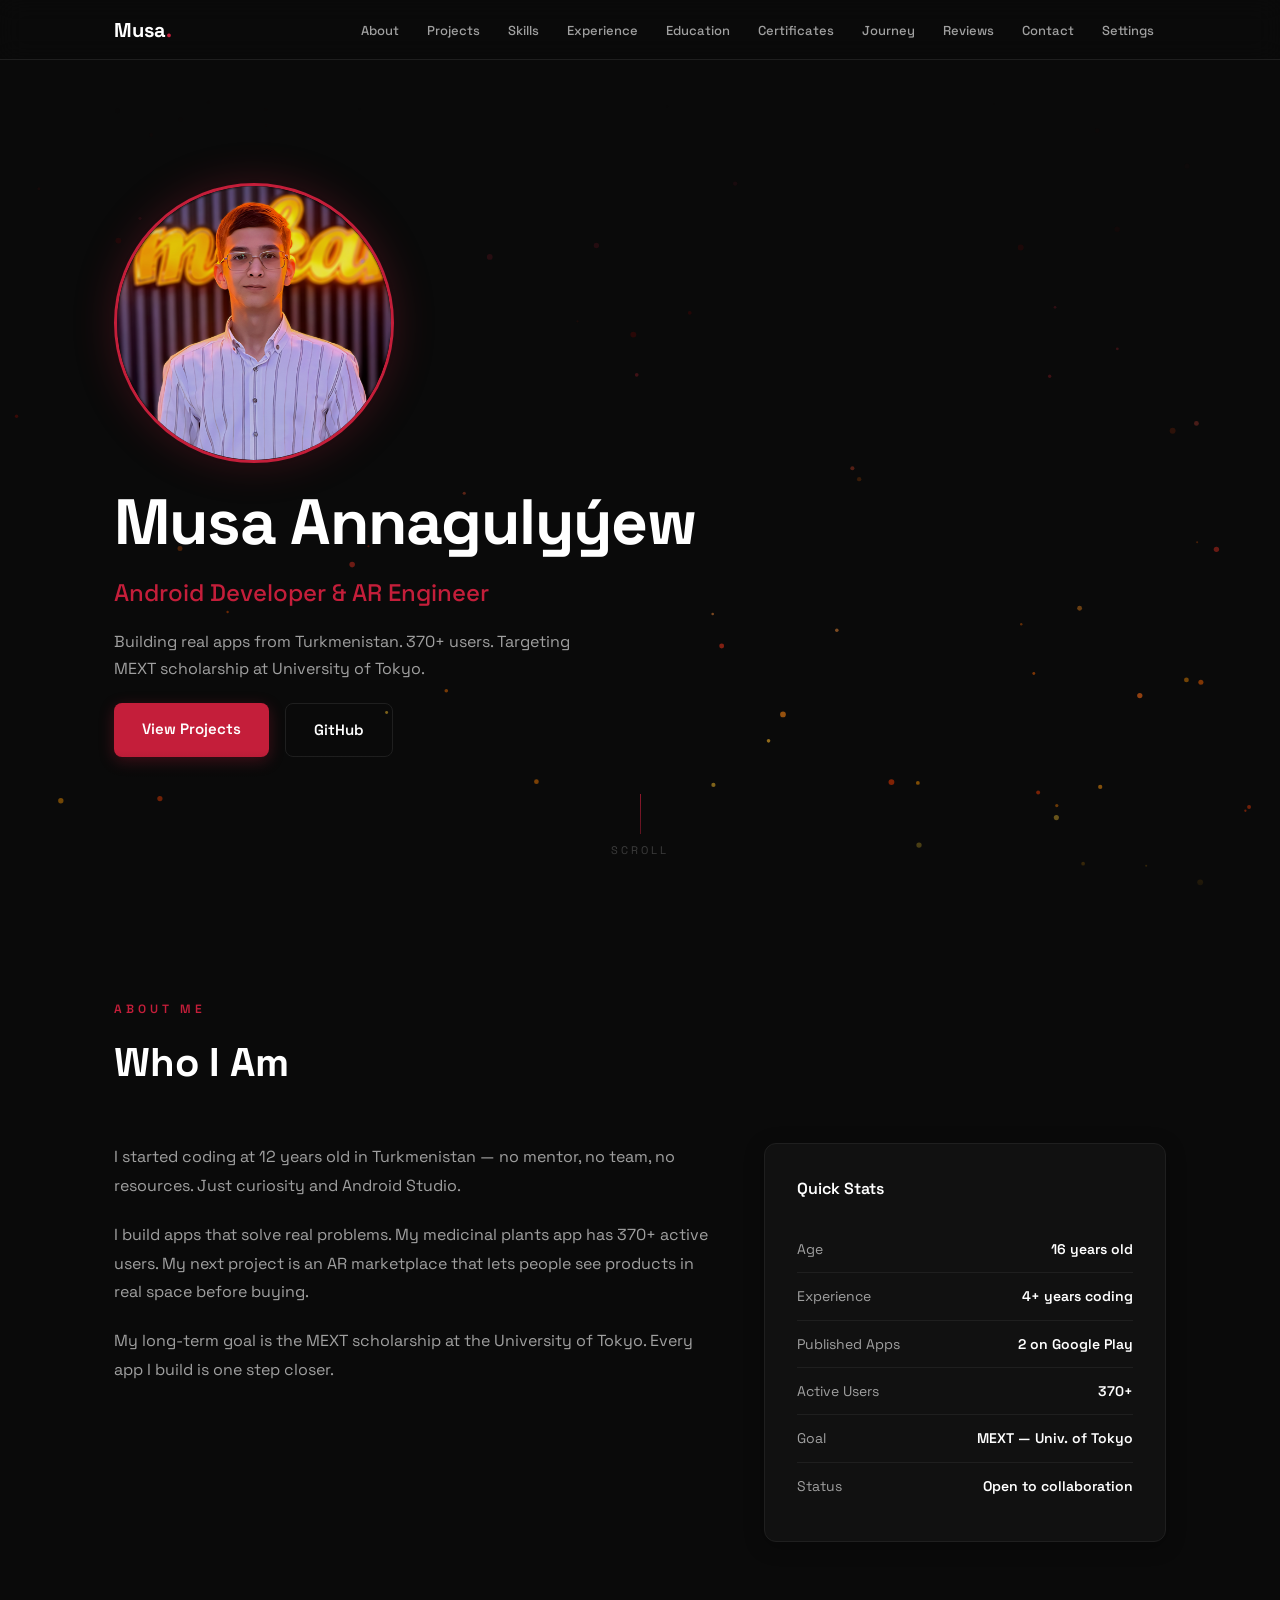
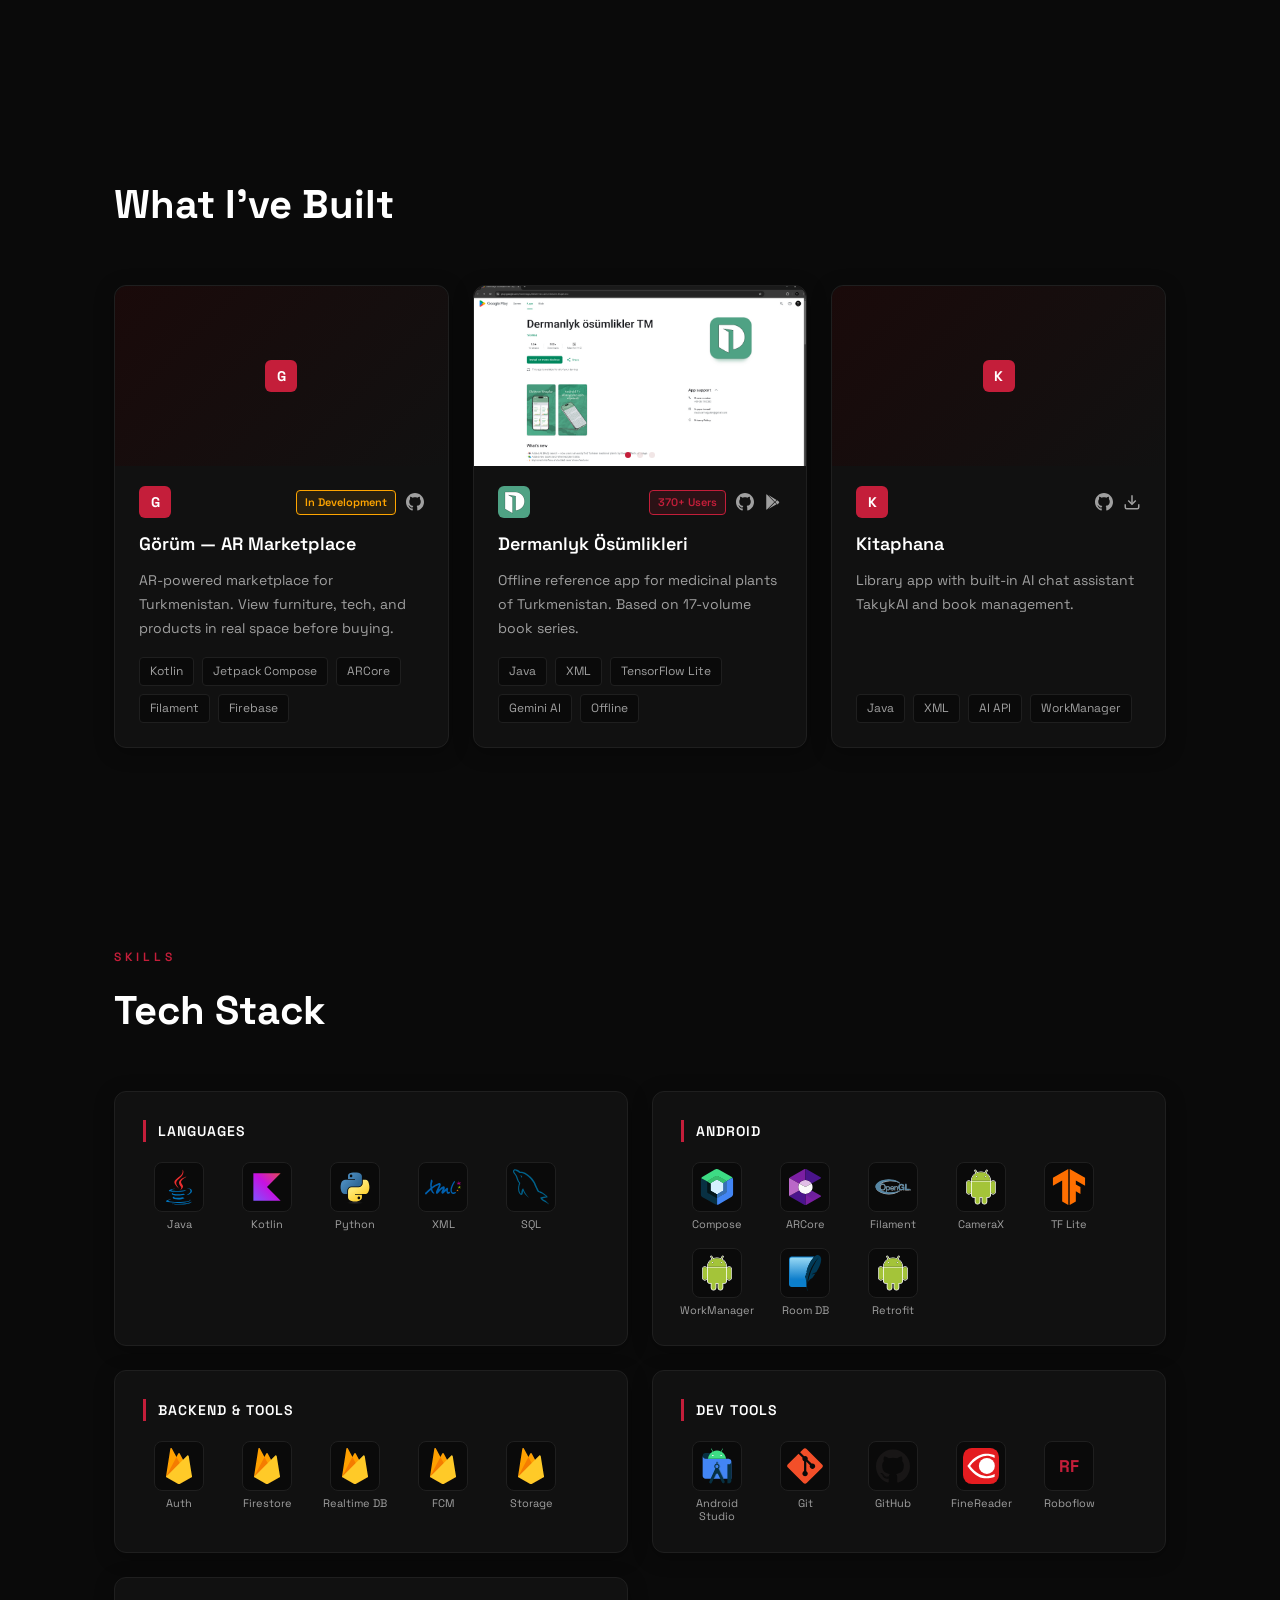
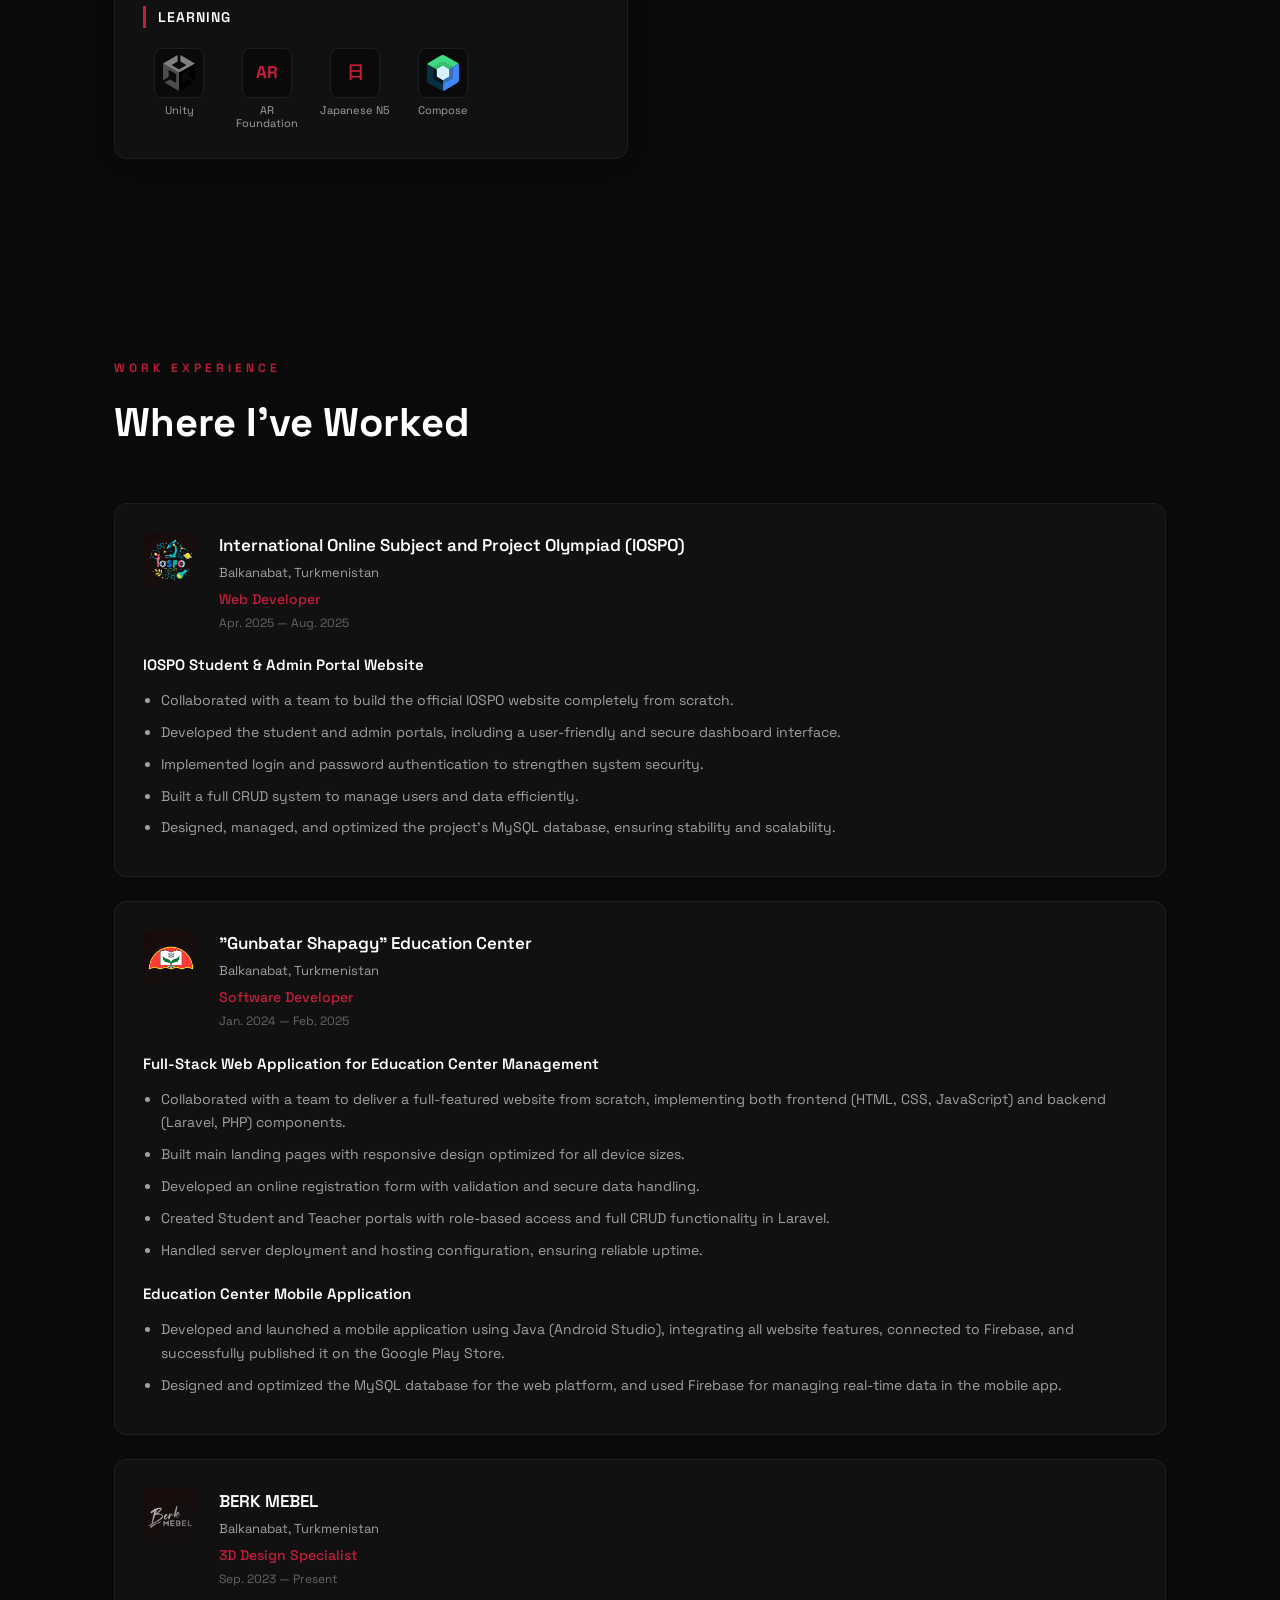
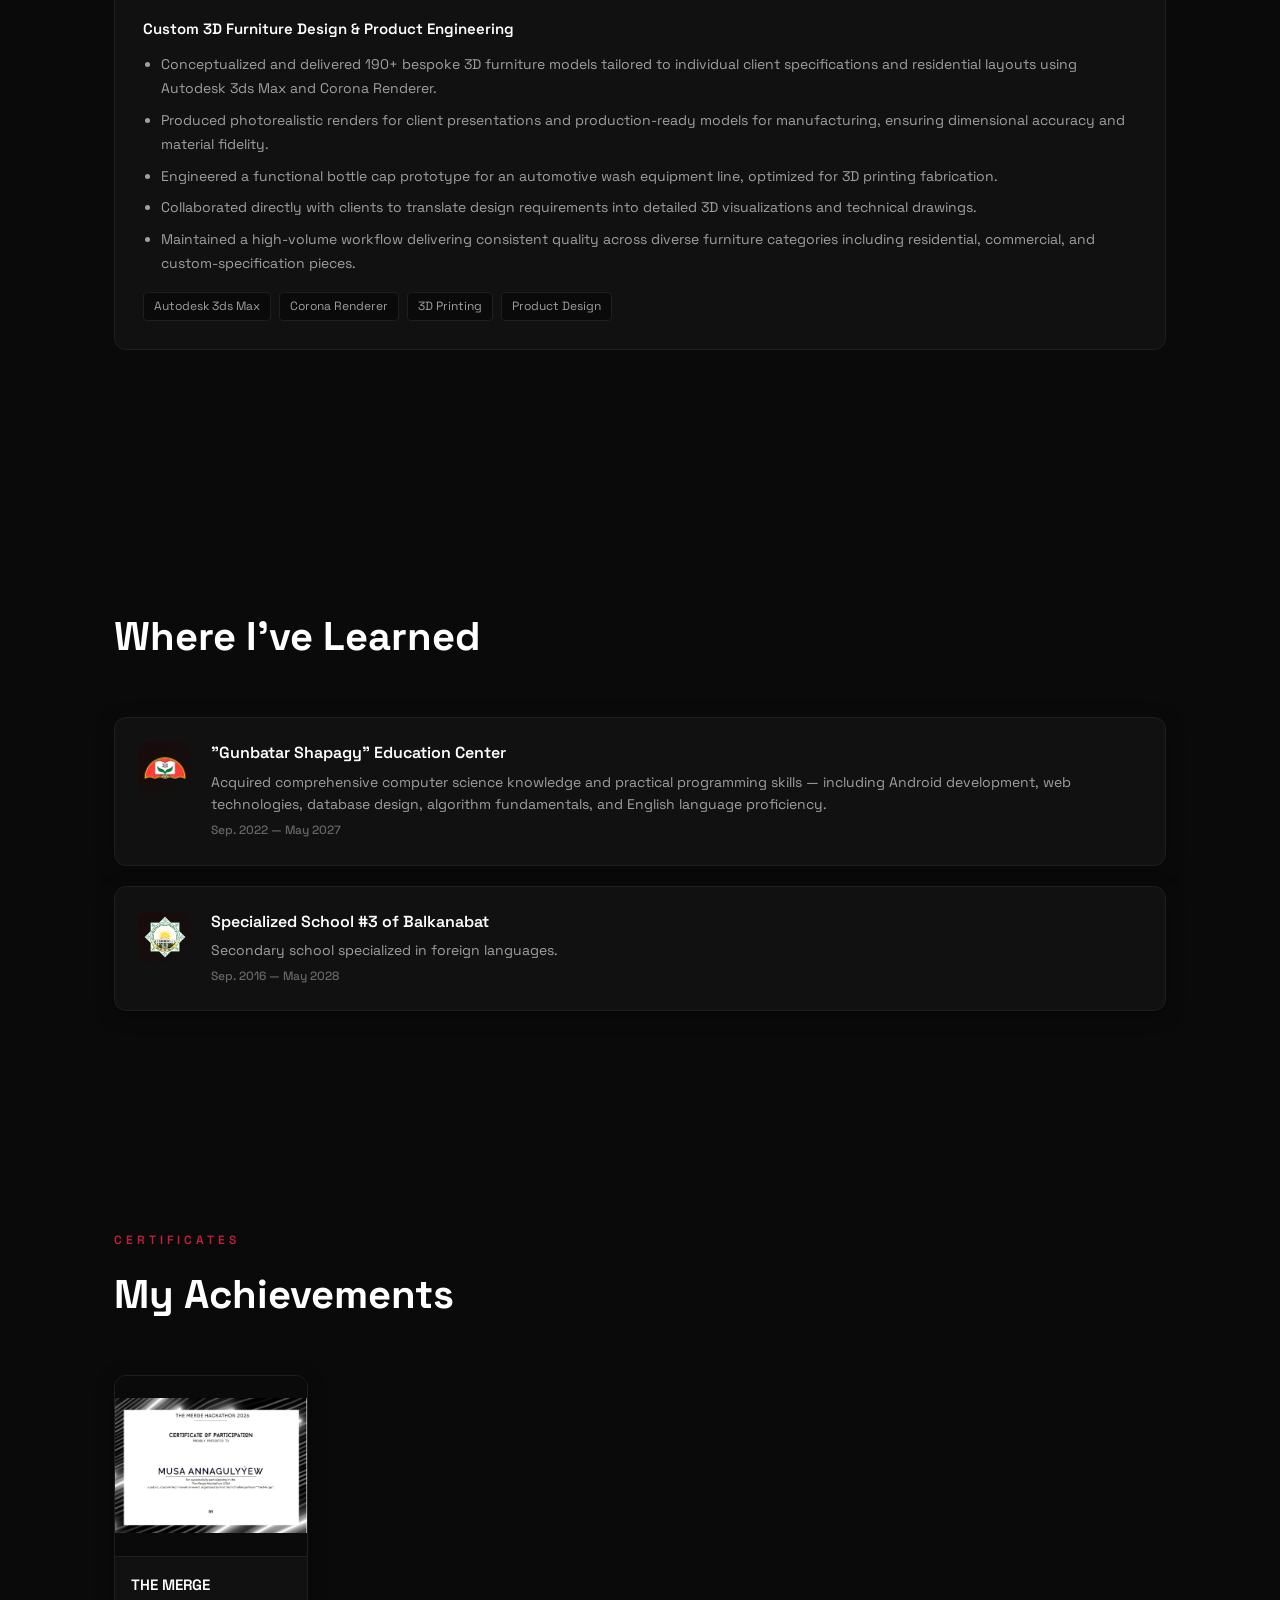
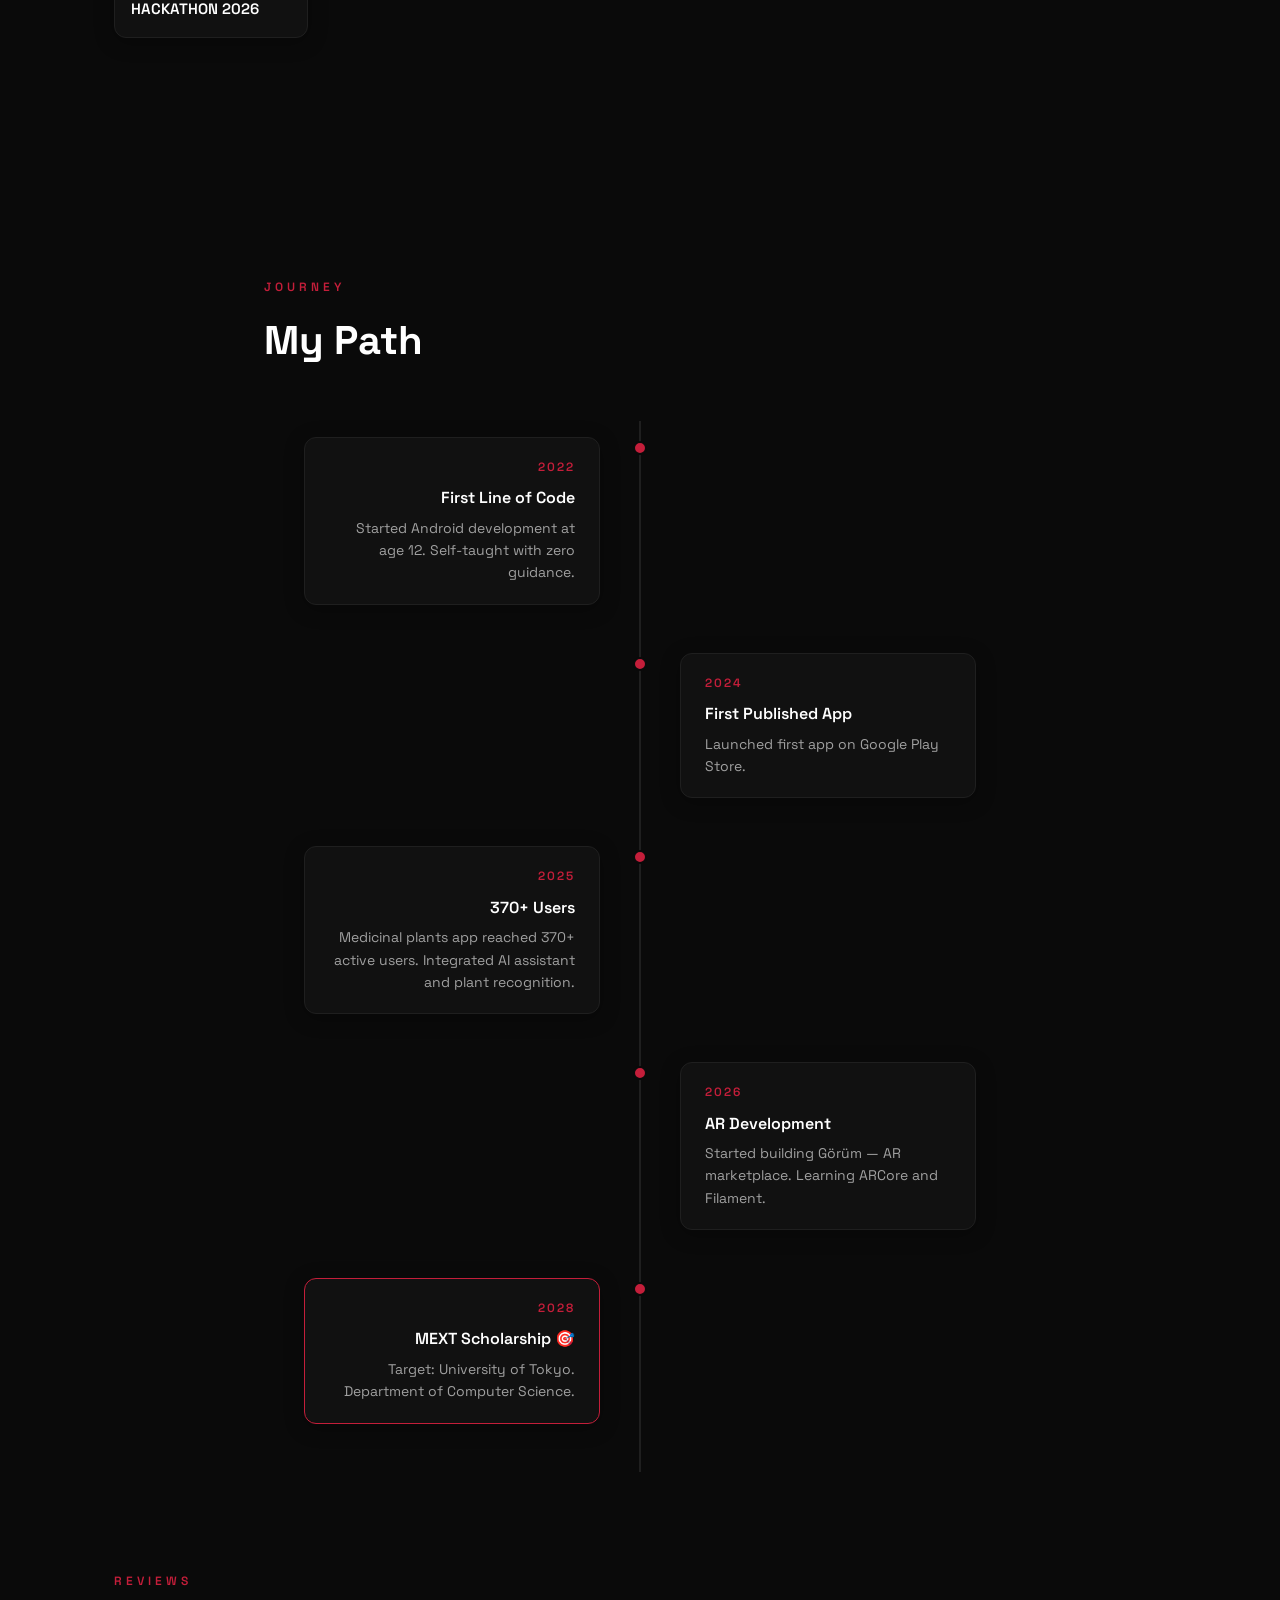
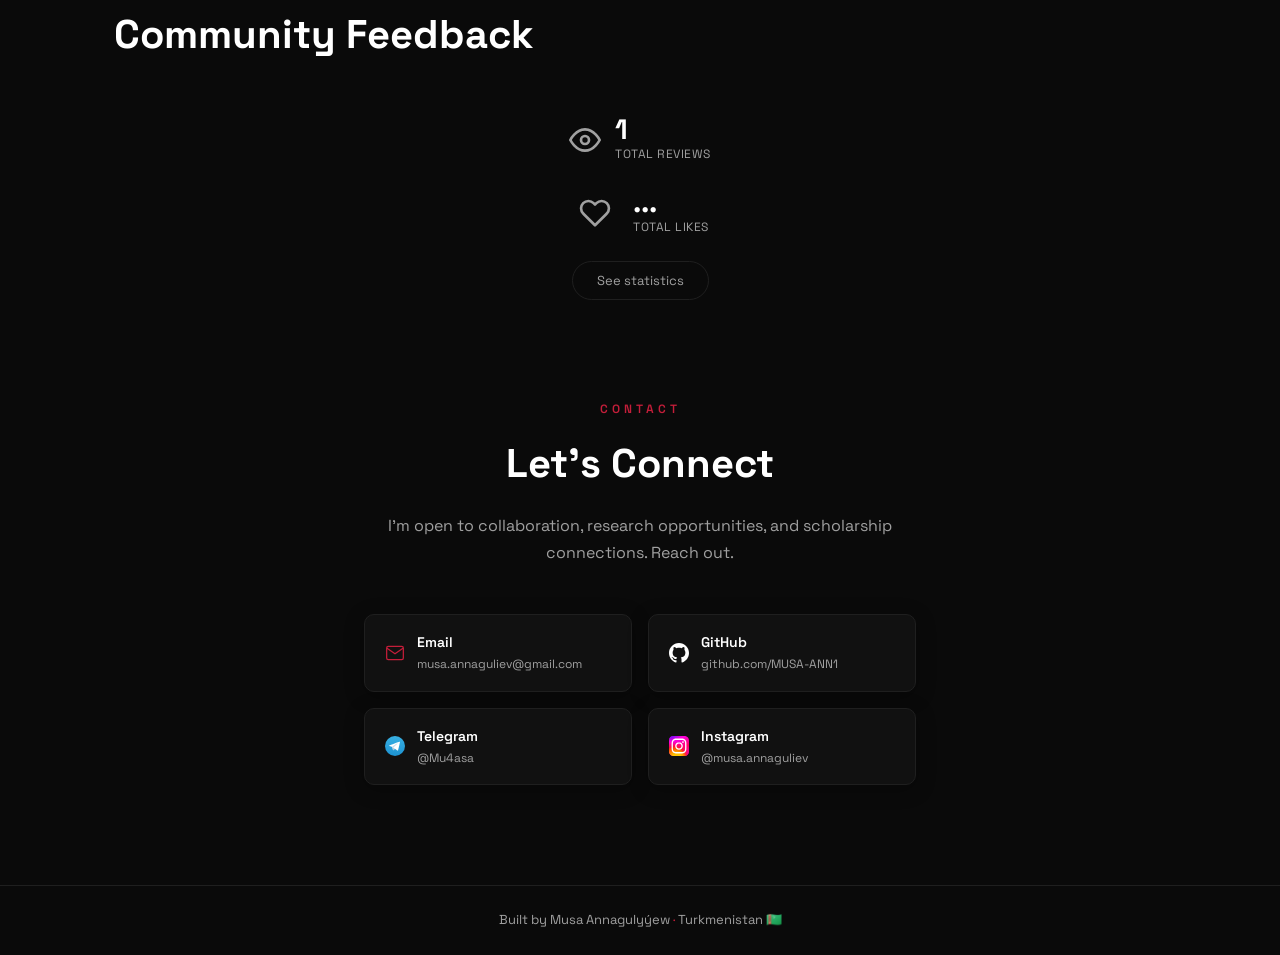
==== index.html @ c4127398 "review and like stats" ====
<!DOCTYPE html>
<html lang="en">

<head>
    <meta charset="UTF-8">
    <meta name="viewport" content="width=device-width, initial-scale=1.0">
    <title>Musa Annagulyýew — Android Developer & AR Engineer</title>
    <meta name="description"
        content="Musa Annagulyýew — Android Developer & AR Engineer from Turkmenistan. Building real apps with 370+ users.">
    <link rel="preconnect" href="https://fonts.googleapis.com">
    <link rel="preconnect" href="https://fonts.gstatic.com" crossorigin>
    <link href="https://fonts.googleapis.com/css2?family=Space+Grotesk:wght@300;400;500;600;700&display=swap"
        rel="stylesheet">
    <link rel="stylesheet" href="styles.css">
</head>

<body>

    <!-- ========== NAVBAR ========== -->
    <nav id="navbar">
        <div class="nav-inner">
            <a href="#hero" class="nav-logo">Musa<span class="dot">.</span></a>
            <ul class="nav-links" id="nav-links">
                <li><a href="#about" class="nav-link" data-i18n="nav_about">About</a></li>
                <li><a href="#projects" class="nav-link" data-i18n="nav_projects">Projects</a></li>
                <li><a href="#skills" class="nav-link" data-i18n="nav_skills">Skills</a></li>
                <li><a href="#experience" class="nav-link" data-i18n="nav_experience">Experience</a></li>
                <li><a href="#education" class="nav-link" data-i18n="nav_education">Education</a></li>
                <li><a href="#certificates" class="nav-link" data-i18n="nav_certificates">Certificates</a></li>
                <li><a href="#timeline" class="nav-link" data-i18n="nav_journey">Journey</a></li>
                <li><a href="#reviews" class="nav-link" data-i18n="nav_reviews">Reviews</a></li>
                <li><a href="#contact" class="nav-link" data-i18n="nav_contact">Contact</a></li>
                <li><a href="#" class="nav-link" id="settings-desktop-btn" data-i18n="nav_settings">Settings</a></li>
            </ul>
            <button class="hamburger" id="hamburger" aria-label="Toggle menu">
                <span></span><span></span><span></span>
            </button>
        </div>
    </nav>

    <!-- Mobile overlay -->
    <div class="mobile-menu" id="mobile-menu">
        <button class="hamburger" id="hamburger-2" aria-label="Toggle menu"
            style="position: absolute; top: 16px; right: 24px; display: flex;">
            <span></span><span></span><span></span>
        </button>
        <a href="#about" class="mobile-link" data-i18n="nav_about">About</a>
        <a href="#projects" class="mobile-link" data-i18n="nav_projects">Projects</a>
        <a href="#skills" class="mobile-link" data-i18n="nav_skills">Skills</a>
        <a href="#experience" class="mobile-link" data-i18n="nav_experience">Experience</a>
        <a href="#education" class="mobile-link" data-i18n="nav_education">Education</a>
        <a href="#certificates" class="mobile-link" data-i18n="nav_certificates">Certificates</a>
        <a href="#timeline" class="mobile-link" data-i18n="nav_journey">Journey</a>
        <a href="#reviews" class="mobile-link" data-i18n="nav_reviews">Reviews</a>
        <a href="#contact" class="mobile-link" data-i18n="nav_contact">Contact</a>
        <a href="#" class="mobile-link" id="settings-mobile-btn" data-i18n="nav_settings">Settings</a>
    </div>

    <!-- ========== HERO ========== -->
    <section id="hero">
        <canvas id="fire-canvas"></canvas>
        <div class="hero-content">
            <div class="hero-left">
                <div class="profile-image-wrap">
                    <img src="./profile.png" alt="Musa Annagulyýew" class="profile-image">
                </div>
                <h1 class="hero-name" data-i18n="hero_name">Musa Annagulyýew</h1>
                <p class="hero-subtitle" data-i18n="hero_subtitle">Android Developer & AR Engineer</p>
                <p class="hero-desc" data-i18n="hero_desc">Building real apps from Turkmenistan. 370+ users. Targeting
                    MEXT scholarship at University of Tokyo.</p>
                <div class="hero-buttons">
                    <a href="#projects" class="btn-primary" data-i18n="hero_btn_projects">View Projects</a>
                    <a href="https://github.com/MUSA-ANN1" target="_blank" class="btn-outline"
                        data-i18n="hero_btn_github">GitHub</a>
                </div>
            </div>
        </div>
        <div class="scroll-indicator">
            <div class="scroll-line"></div>
            <span class="scroll-text" data-i18n="hero_scroll">scroll</span>
        </div>
    </section>

    <!-- ========== ABOUT ========== -->
    <section id="about">
        <div class="container">
            <span class="section-label" data-i18n="about_label">ABOUT ME</span>
            <h2 class="section-title" data-i18n="about_title">Who I Am</h2>
            <div class="about-grid">
                <div class="about-text">
                    <p data-i18n="about_p1">I started coding at 12 years old in Turkmenistan — no mentor, no team, no
                        resources. Just curiosity and Android Studio.</p>
                    <p data-i18n="about_p2">I build apps that solve real problems. My medicinal plants app has <span
                            class="hl">370+ active users</span>. My next project is an <span class="hl">AR
                            marketplace</span> that lets people see products in real space before buying.</p>
                    <p data-i18n="about_p3">My long-term goal is the MEXT scholarship at the <span class="hl">University
                            of Tokyo</span>. Every app I build is one step closer.</p>
                </div>
                <div class="stats-card">
                    <h3 class="stats-title" data-i18n="stats_title">Quick Stats</h3>
                    <div class="stat-row"><span class="stat-label" data-i18n="stat_age">Age</span><span
                            class="stat-value" id="stat-age" data-i18n="stat_age_val"></span></div>
                    <div class="stat-row"><span class="stat-label" data-i18n="stat_exp">Experience</span><span
                            class="stat-value" id="stat-exp" data-i18n="stat_exp_val"></span></div>
                    <div class="stat-row"><span class="stat-label" data-i18n="stat_apps">Published Apps</span><span
                            class="stat-value" data-i18n="stat_apps_val">2 on Google Play</span></div>
                    <div class="stat-row"><span class="stat-label" data-i18n="stat_users">Active Users</span><span
                            class="stat-value" id="stat-users-val">370+</span></div>
                    <div class="stat-row"><span class="stat-label" data-i18n="stat_goal">Goal</span><span
                            class="stat-value" data-i18n="stat_goal_val">MEXT — Univ. of Tokyo</span></div>
                    <div class="stat-row last"><span class="stat-label" data-i18n="stat_status">Status</span><span
                            class="stat-value" data-i18n="stat_status_val">Open to collaboration</span></div>
                </div>
            </div>
        </div>
    </section>

    <!-- ========== PROJECTS (dynamic) ========== -->
    <section id="projects">
        <div class="container">
            <span class="section-label" data-i18n="projects_label">PROJECTS</span>
            <h2 class="section-title" data-i18n="projects_title">What I've Built</h2>
            <div class="projects-grid" id="projects-grid">
                <!-- Dynamically loaded by JS -->
            </div>
        </div>
    </section>

    <!-- ========== PROJECT MODAL ========== -->
    <div class="modal-overlay" id="modal-overlay">
        <div class="modal-content" id="modal-content">
            <button class="modal-close" id="modal-close">&times;</button>
            <div class="modal-carousel" id="modal-carousel"></div>
            <h2 class="modal-title" id="modal-title"></h2>
            <div class="modal-badges" id="modal-badges"></div>
            <p class="modal-desc" id="modal-desc"></p>
            <div class="modal-techs" id="modal-techs"></div>
            <div class="modal-actions" id="modal-actions"></div>
        </div>
    </div>

    <!-- ========== SKILLS ========== -->
    <section id="skills">
        <div class="container">
            <span class="section-label" data-i18n="skills_label">SKILLS</span>
            <h2 class="section-title" data-i18n="skills_title">Tech Stack</h2>
            <div class="skills-grid">
                <div class="skill-category">
                    <h3 class="cat-title" data-i18n="skills_cat_languages">Languages</h3>
                    <div class="skill-items">
                        <div class="skill-item"><img src="./logos/java-original.svg" alt="Java"><span>Java</span></div>
                        <div class="skill-item"><img src="./logos/kotlin-original.svg" alt="Kotlin"><span>Kotlin</span>
                        </div>
                        <div class="skill-item"><img src="./logos/python-original.svg" alt="Python"><span>Python</span>
                        </div>
                        <div class="skill-item"><img src="./logos/xml-original.svg" alt="XML"><span>XML</span></div>
                        <div class="skill-item"><img src="./logos/mysql-original.svg" alt="SQL"><span>SQL</span></div>
                    </div>
                </div>
                <div class="skill-category">
                    <h3 class="cat-title" data-i18n="skills_cat_android">Android</h3>
                    <div class="skill-items">
                        <div class="skill-item"><img src="./logos/jetpackcompose-original.svg"
                                alt="Jetpack Compose"><span>Compose</span></div>
                        <div class="skill-item"><img src="./logos/arcore-original.svg" alt="ARCore"><span>ARCore</span>
                        </div>
                        <div class="skill-item"><img src="./logos/opengl-original.svg"
                                alt="Filament"><span>Filament</span></div>
                        <div class="skill-item"><img src="./logos/android-original.svg"
                                alt="CameraX"><span>CameraX</span></div>
                        <div class="skill-item"><img src="./logos/tensorflow-original.svg"
                                alt="TensorFlow Lite"><span>TF Lite</span></div>
                        <div class="skill-item"><img src="./logos/android-original.svg"
                                alt="WorkManager"><span>WorkManager</span></div>
                        <div class="skill-item"><img src="./logos/sqlite-original.svg" alt="Room DB"><span>Room
                                DB</span></div>
                        <div class="skill-item"><img src="./logos/android-original.svg"
                                alt="Retrofit"><span>Retrofit</span></div>
                    </div>
                </div>
                <div class="skill-category">
                    <h3 class="cat-title" data-i18n="skills_cat_backend">Backend & Tools</h3>
                    <div class="skill-items">
                        <div class="skill-item"><img src="./logos/firebase-original.svg"
                                alt="Firebase Auth"><span>Auth</span></div>
                        <div class="skill-item"><img src="./logos/firebase-original.svg"
                                alt="Firestore"><span>Firestore</span></div>
                        <div class="skill-item"><img src="./logos/firebase-original.svg"
                                alt="Realtime DB"><span>Realtime DB</span></div>
                        <div class="skill-item"><img src="./logos/firebase-original.svg" alt="FCM"><span>FCM</span>
                        </div>
                        <div class="skill-item"><img src="./logos/firebase-original.svg"
                                alt="Storage"><span>Storage</span></div>
                    </div>
                </div>
                <div class="skill-category">
                    <h3 class="cat-title" data-i18n="skills_cat_dev">Dev Tools</h3>
                    <div class="skill-items">
                        <div class="skill-item"><img src="./logos/androidstudio-original.svg"
                                alt="Android Studio"><span>Android Studio</span></div>
                        <div class="skill-item"><img src="./logos/git-original.svg" alt="Git"><span>Git</span></div>
                        <div class="skill-item"><img src="./logos/github-original.svg" alt="GitHub"><span>GitHub</span>
                        </div>
                        <div class="skill-item"><img src="./logos/abbyy-original.svg"
                                alt="FineReader"><span>FineReader</span>
                        </div>
                        <div class="skill-item si-text">
                            <div class="si-fallback">RF</div><span>Roboflow</span>
                        </div>
                    </div>
                </div>
                <div class="skill-category">
                    <h3 class="cat-title" data-i18n="skills_cat_learning">Learning</h3>
                    <div class="skill-items">
                        <div class="skill-item"><img src="./logos/unity-original.svg" alt="Unity"><span>Unity</span>
                        </div>
                        <div class="skill-item si-text">
                            <div class="si-fallback">AR</div><span>AR Foundation</span>
                        </div>
                        <div class="skill-item si-text">
                            <div class="si-fallback">日</div><span>Japanese N5</span>
                        </div>
                        <div class="skill-item"><img src="./logos/jetpackcompose-original.svg"
                                alt="Compose"><span>Compose</span></div>
                    </div>
                </div>
            </div>
        </div>
    </section>

    <!-- ========== EXPERIENCE ========== -->
    <section id="experience">
        <div class="container">
            <span class="section-label" data-i18n="exp_label">WORK EXPERIENCE</span>
            <h2 class="section-title" data-i18n="exp_title">Where I've Worked</h2>

            <div class="exp-card">
                <div class="exp-header">
                    <div class="exp-logo"><img src="./logos/exp_iospo.png" alt="IOSPO"
                            onerror="this.parentElement.innerHTML='<div class=exp-fallback>IO</div>'"></div>
                    <div class="exp-info">
                        <h3 data-i18n="exp_h_iospo">International Online Subject and Project Olympiad (IOSPO)</h3>
                        <p class="exp-location" data-i18n="exp_loc_iospo">Balkanabat, Turkmenistan</p>
                        <p class="exp-role" data-i18n="exp_role_iospo">Web Developer</p>
                        <p class="exp-date" data-i18n="exp_date_iospo">Apr. 2025 — Aug. 2025</p>
                    </div>
                </div>
                <div class="exp-body">
                    <h4 data-i18n="exp_p_iospo">IOSPO Student & Admin Portal Website</h4>
                    <ul>
                        <li data-i18n="exp_li_iospo_1">Collaborated with a team to build the official IOSPO website
                            completely from scratch.</li>
                        <li data-i18n="exp_li_iospo_2">Developed the student and admin portals, including a
                            user-friendly and secure dashboard interface.</li>
                        <li data-i18n="exp_li_iospo_3">Implemented login and password authentication to strengthen
                            system security.</li>
                        <li data-i18n="exp_li_iospo_4">Built a full CRUD system to manage users and data efficiently.
                        </li>
                        <li data-i18n="exp_li_iospo_5">Designed, managed, and optimized the project's MySQL database,
                            ensuring stability and scalability.</li>
                    </ul>
                </div>
            </div>

            <div class="exp-card">
                <div class="exp-header">
                    <div class="exp-logo"><img src="./logos/exp_gunbatar.png" alt="Gunbatar Shapagy"
                            onerror="this.parentElement.innerHTML='<div class=exp-fallback>GS</div>'"></div>
                    <div class="exp-info">
                        <h3 data-i18n="exp_h_gunbatar">"Gunbatar Shapagy" Education Center</h3>
                        <p class="exp-location" data-i18n="exp_loc_gunbatar">Balkanabat, Turkmenistan</p>
                        <p class="exp-role" data-i18n="exp_role_gunbatar">Software Developer</p>
                        <p class="exp-date" data-i18n="exp_date_gunbatar">Jan. 2024 — Feb. 2025</p>
                    </div>
                </div>
                <div class="exp-body">
                    <h4 data-i18n="exp_p_web_gunbatar">Full-Stack Web Application for Education Center Management</h4>
                    <ul>
                        <li data-i18n="exp_li_web_gunbatar_1">Collaborated with a team to deliver a full-featured
                            website from scratch, implementing both frontend (HTML, CSS, JavaScript) and backend
                            (Laravel, PHP) components.</li>
                        <li data-i18n="exp_li_web_gunbatar_2">Built main landing pages with responsive design optimized
                            for all device sizes.</li>
                        <li data-i18n="exp_li_web_gunbatar_3">Developed an online registration form with validation and
                            secure data handling.</li>
                        <li data-i18n="exp_li_web_gunbatar_4">Created Student and Teacher portals with role-based access
                            and full CRUD functionality in Laravel.</li>
                        <li data-i18n="exp_li_web_gunbatar_5">Handled server deployment and hosting configuration,
                            ensuring reliable uptime.</li>
                    </ul>
                    <h4 style="margin-top:20px" data-i18n="exp_p_mob_gunbatar">Education Center Mobile Application</h4>
                    <ul>
                        <li data-i18n="exp_li_mob_gunbatar_1">Developed and launched a mobile application using Java
                            (Android Studio), integrating all website features, connected to Firebase, and successfully
                            published it on the Google Play Store.</li>
                        <li data-i18n="exp_li_mob_gunbatar_2">Designed and optimized the MySQL database for the web
                            platform, and used Firebase for managing real-time data in the mobile app.</li>
                    </ul>
                </div>
            </div>

            <div class="exp-card exp-card-large">
                <div class="exp-header">
                    <div class="exp-logo"><img src="./logos/exp_berk.png" alt="BERK MEBEL"
                            onerror="this.parentElement.innerHTML='<div class=exp-fallback>BM</div>'"></div>
                    <div class="exp-info">
                        <h3 data-i18n="exp_h_berk">BERK MEBEL</h3>
                        <p class="exp-location" data-i18n="exp_loc_berk">Balkanabat, Turkmenistan</p>
                        <p class="exp-role" data-i18n="exp_role_berk">3D Design Specialist</p>
                        <p class="exp-date" data-i18n="exp_date_berk">Sep. 2023 — Present</p>
                    </div>
                </div>
                <div class="exp-body">
                    <h4 data-i18n="exp_p_berk">Custom 3D Furniture Design & Product Engineering</h4>
                    <ul>
                        <li data-i18n="exp_li_berk_1">Conceptualized and delivered 190+ bespoke 3D furniture models
                            tailored to individual client specifications and residential layouts using Autodesk 3ds Max
                            and Corona Renderer.</li>
                        <li data-i18n="exp_li_berk_2">Produced photorealistic renders for client presentations and
                            production-ready models for manufacturing, ensuring dimensional accuracy and material
                            fidelity.</li>
                        <li data-i18n="exp_li_berk_3">Engineered a functional bottle cap prototype for an automotive
                            wash equipment line, optimized for 3D printing fabrication.</li>
                        <li data-i18n="exp_li_berk_4">Collaborated directly with clients to translate design
                            requirements into detailed 3D visualizations and technical drawings.</li>
                        <li data-i18n="exp_li_berk_5">Maintained a high-volume workflow delivering consistent quality
                            across diverse furniture categories including residential, commercial, and
                            custom-specification pieces.</li>
                    </ul>
                    <div class="exp-tools">
                        <span data-i18n="exp_tool_berk_1">Autodesk 3ds Max</span><span
                            data-i18n="exp_tool_berk_2">Corona Renderer</span><span data-i18n="exp_tool_berk_3">3D
                            Printing</span><span data-i18n="exp_tool_berk_4">Product Design</span>
                    </div>
                </div>
            </div>
        </div>
    </section>

    <!-- ========== EDUCATION ========== -->
    <section id="education">
        <div class="container">
            <span class="section-label" data-i18n="edu_label">EDUCATION</span>
            <h2 class="section-title" data-i18n="edu_title">Where I've Learned</h2>

            <div class="edu-card">
                <div class="edu-header">
                    <div class="edu-logo"><img src="./logos/exp_gunbatar.png" alt="Gunbatar Shapagy"
                            onerror="this.parentElement.innerHTML='<div class=exp-fallback>GS</div>'"></div>
                    <div class="edu-info">
                        <h3 data-i18n="edu_h_gunbatar">"Gunbatar Shapagy" Education Center</h3>
                        <p class="edu-detail" data-i18n="edu_desc_gunbatar">Acquired comprehensive computer science
                            knowledge and practical programming skills — including Android development, web
                            technologies, database design, algorithm fundamentals, and English language proficiency.</p>
                        <p class="edu-date" data-i18n="edu_date_gunbatar">Sep. 2022 — May 2027</p>
                    </div>
                </div>
            </div>

            <div class="edu-card">
                <div class="edu-header">
                    <div class="edu-logo"><img src="./logos/edu_school3.png" alt="School #3"
                            onerror="this.parentElement.innerHTML='<div class=exp-fallback>#3</div>'"></div>
                    <div class="edu-info">
                        <h3 data-i18n="edu_h_mekdep3">Specialized School #3 of Balkanabat</h3>
                        <p class="edu-detail" data-i18n="edu_desc_mekdep3">Secondary school specialized in foreign
                            languages.</p>
                        <p class="edu-date" data-i18n="edu_date_mekdep3">Sep. 2016 — May 2028</p>
                    </div>
                </div>
            </div>
        </div>
    </section>

    <!-- ========== CERTIFICATES (dynamic) ========== -->
    <section id="certificates">
        <div class="container">
            <span class="section-label" data-i18n="certificates_label">CERTIFICATES</span>
            <h2 class="section-title" data-i18n="certificates_title">My Achievements</h2>
            <div class="projects-grid" id="certificates-grid">
                <!-- Dynamically loaded by JS -->
            </div>
            <div class="see-all-wrap">
                <button id="btn-see-all-certs" class="btn-see-all" data-i18n="btn_see_all_certs">
                    See all certificates
                    <svg viewBox="0 0 24 24" fill="none" class="chevron-arrow">
                        <path d="M6 9l6 6 6-6" stroke="currentColor" stroke-width="2" stroke-linecap="round"
                            stroke-linejoin="round" />
                    </svg>
                </button>
            </div>
        </div>
    </section>

    <!-- ========== TIMELINE ========== -->
    <section id="timeline">
        <div class="timeline-container">
            <span class="section-label" data-i18n="journey_label">JOURNEY</span>
            <h2 class="section-title" data-i18n="journey_title">My Path</h2>
            <div class="timeline">
                <div class="timeline-item left">
                    <div class="timeline-dot"></div>
                    <div class="timeline-card"><span class="timeline-year">2022</span>
                        <h3 class="timeline-event" data-i18n="journey_h_2022">First Line of Code</h3>
                        <p class="timeline-desc" data-i18n="journey_p_2022">Started Android development at age 12.
                            Self-taught with zero guidance.</p>
                    </div>
                </div>
                <div class="timeline-item right">
                    <div class="timeline-dot"></div>
                    <div class="timeline-card"><span class="timeline-year">2024</span>
                        <h3 class="timeline-event" data-i18n="journey_h_2024">First Published App</h3>
                        <p class="timeline-desc" data-i18n="journey_p_2024">Launched first app on Google Play Store.</p>
                    </div>
                </div>
                <div class="timeline-item left">
                    <div class="timeline-dot"></div>
                    <div class="timeline-card"><span class="timeline-year">2025</span>
                        <h3 class="timeline-event" data-i18n="journey_h_2025">370+ Users</h3>
                        <p class="timeline-desc" data-i18n="journey_p_2025">Medicinal plants app reached 370+ active
                            users. Integrated AI assistant and plant recognition.</p>
                    </div>
                </div>
                <div class="timeline-item right">
                    <div class="timeline-dot"></div>
                    <div class="timeline-card"><span class="timeline-year">2026</span>
                        <h3 class="timeline-event" data-i18n="journey_h_2026">AR Development</h3>
                        <p class="timeline-desc" data-i18n="journey_p_2026">Started building Görüm — AR marketplace.
                            Learning ARCore and Filament.</p>
                    </div>
                </div>
                <div class="timeline-item left">
                    <div class="timeline-dot"></div>
                    <div class="timeline-card glow-card"><span class="timeline-year">2028</span>
                        <h3 class="timeline-event" data-i18n="journey_h_2028">MEXT Scholarship 🎯</h3>
                        <p class="timeline-desc" data-i18n="journey_p_2028">Target: University of Tokyo. Department of
                            Computer Science.</p>
                    </div>
                </div>
            </div>
        </div>
    </section>

    <!-- ========== REVIEWS ========== -->
    <section id="reviews">
        <div class="container">
            <span class="section-label" data-i18n="reviews_label">REVIEWS</span>
            <h2 class="section-title" data-i18n="reviews_title">Community Feedback</h2>

            <div class="reviews-wrapper" id="reviews-wrapper">
                <!-- Stats Chart (hidden by default) -->
                <div class="stats-chart-panel" id="stats-chart-panel">
                    <div class="chart-header">
                        <h3 class="chart-title" data-i18n="chart_title">Engagement Over Time</h3>
                        <div class="chart-legend">
                            <span class="legend-item legend-views"><span class="legend-dot"></span> <span
                                    data-i18n="reviews">Reviews</span></span>
                            <span class="legend-item legend-likes"><span class="legend-dot"></span> <span
                                    data-i18n="likes">Likes</span></span>
                        </div>
                    </div>
                    <div class="chart-container" id="chart-container">
                        <canvas id="stats-chart"></canvas>
                        <div class="chart-tooltip" id="chart-tooltip"></div>
                    </div>
                    <p class="chart-hint" data-i18n="chart_hint">Drag to explore other dates</p>
                </div>

                <!-- Interaction Panel -->
                <div class="reviews-interaction" id="reviews-interaction">
                    <div class="interaction-counters">
                        <div class="interaction-big-stat">
                            <svg class="stat-icon-lg" viewBox="0 0 24 24" fill="none" stroke="currentColor"
                                stroke-width="2" stroke-linecap="round" stroke-linejoin="round">
                                <path d="M1 12s4-8 11-8 11 8 11 8-4 8-11 8-11-8-11-8z"></path>
                                <circle cx="12" cy="12" r="3"></circle>
                            </svg>
                            <div class="big-stat-info">
                                <span class="big-stat-number" id="view-count">...</span>
                                <span class="big-stat-label" data-i18n="stats_total_views">Total Views</span>
                            </div>
                        </div>
                        <div class="interaction-big-stat">
                            <button id="like-btn" class="like-btn-action">
                                <svg id="heart-icon-svg" class="stat-icon-lg heart-icon" viewBox="0 0 24 24" fill="none"
                                    stroke="currentColor" stroke-width="2" stroke-linecap="round"
                                    stroke-linejoin="round">
                                    <path
                                        d="M20.84 4.61a5.5 5.5 0 0 0-7.78 0L12 5.67l-1.06-1.06a5.5 5.5 0 0 0-7.78 7.78l1.06 1.06L12 21.23l7.78-7.78 1.06-1.06a5.5 5.5 0 0 0 0-7.78z">
                                    </path>
                                </svg>
                            </button>
                            <div class="big-stat-info">
                                <span class="big-stat-number" id="like-count">...</span>
                                <span class="big-stat-label" data-i18n="stats_total_likes">Total Likes</span>
                            </div>
                        </div>
                    </div>
                    <button class="see-stats-btn" id="see-stats-btn" data-i18n="btn_see_stats">See statistics</button>
                </div>
            </div>
        </div>
    </section>

    <!-- ========== CONTACT ========== -->
    <section id="contact">
        <div class="contact-container">
            <span class="section-label" data-i18n="contact_label">CONTACT</span>
            <h2 class="section-title" data-i18n="contact_title">Let's Connect</h2>
            <p class="contact-desc" data-i18n="contact_desc">I'm open to collaboration, research opportunities, and
                scholarship connections. Reach out.</p>
            <div class="contact-grid">
                <a href="mailto:musa.annaguliev@gmail.com" class="contact-btn">
                    <svg class="ci ci-red" viewBox="0 0 24 24" fill="none" stroke="currentColor" stroke-width="1.5">
                        <path d="M4 4h16c1.1 0 2 .9 2 2v12c0 1.1-.9 2-2 2H4c-1.1 0-2-.9-2-2V6c0-1.1.9-2 2-2z" />
                        <polyline points="22,6 12,13 2,6" />
                    </svg>
                    <div>
                        <div class="contact-label">Email</div>
                        <div class="contact-sub">musa.annaguliev@gmail.com</div>
                    </div>
                </a>
                <a href="https://github.com/MUSA-ANN1" target="_blank" class="contact-btn">
                    <svg class="ci ci-white" viewBox="0 0 24 24" fill="currentColor">
                        <path
                            d="M12 0c-6.626 0-12 5.373-12 12 0 5.302 3.438 9.8 8.207 11.387.599.111.793-.261.793-.577v-2.234c-3.338.726-4.033-1.416-4.033-1.416-.546-1.387-1.333-1.756-1.333-1.756-1.089-.745.083-.729.083-.729 1.205.084 1.839 1.237 1.839 1.237 1.07 1.834 2.807 1.304 3.492.997.107-.775.418-1.305.762-1.604-2.665-.305-5.467-1.334-5.467-5.931 0-1.311.469-2.381 1.236-3.221-.124-.303-.535-1.524.117-3.176 0 0 1.008-.322 3.301 1.23.957-.266 1.983-.399 3.003-.404 1.02.005 2.047.138 3.006.404 2.291-1.552 3.297-1.23 3.297-1.23.653 1.653.242 2.874.118 3.176.77.84 1.235 1.911 1.235 3.221 0 4.609-2.807 5.624-5.479 5.921.43.372.823 1.102.823 2.222v3.293c0 .319.192.694.801.576 4.765-1.589 8.199-6.086 8.199-11.386 0-6.627-5.373-12-12-12z" />
                    </svg>
                    <div>
                        <div class="contact-label">GitHub</div>
                        <div class="contact-sub">github.com/MUSA-ANN1</div>
                    </div>
                </a>
                <a href="https://t.me/Mu4asa" target="_blank" class="contact-btn">
                    <img src="./logos/Telegram.svg" width="20px" height="20px">
                    <div>
                        <div class="contact-label">Telegram</div>
                        <div class="contact-sub">@Mu4asa</div>
                    </div>
                </a>
                <a href="https://instagram.com/musa.annaguliev" target="_blank" class="contact-btn">
                    <img src="./logos/Instagram.svg" width="20px" height="20px">
                    <div>
                        <div class="contact-label">Instagram</div>
                        <div class="contact-sub">@musa.annaguliev</div>
                    </div>
                </a>
            </div>
        </div>
    </section>

    <!-- ========== FOOTER ========== -->
    <footer id="footer">
        <p data-i18n="footer_text">Built by Musa Annagulyýew <span class="dot">·</span> Turkmenistan 🇹🇲</p>
    </footer>

    <!-- ========== SETTINGS MODAL ========== -->
    <div class="modal-overlay" id="settings-modal">
        <div class="modal-content settings-content">
            <button class="modal-close" id="settings-close">&times;</button>
            <h2 class="modal-title" data-i18n="settings_title">Settings</h2>

            <div class="settings-category">
                <h3 class="settings-cat-title" data-i18n="appearance">Appearance</h3>
                <div class="setting-item">
                    <span class="setting-label" data-i18n="theme">Theme</span>
                    <div class="theme-switch-wrapper">
                        <label class="theme-switch" for="theme-checkbox">
                            <input type="checkbox" id="theme-checkbox">
                            <div class="theme-slider">
                                <div class="theme-knob">
                                    <div class="knob-moon">
                                        <div class="moon-detail"></div>
                                    </div>
                                    <div class="knob-sun">
                                        <div class="sun-detail"></div>
                                    </div>
                                </div>
                                <div class="theme-background">
                                    <div class="stars"><span></span><span></span><span></span><span></span><span></span>
                                    </div>
                                    <div class="clouds"><span></span><span></span><span></span></div>
                                </div>
                            </div>
                        </label>
                    </div>
                </div>
            </div>

            <div class="settings-category">
                <h3 class="settings-cat-title" data-i18n="language">Language</h3>
                <div class="setting-item">
                    <div class="lang-grid">
                        <button class="lang-btn active" data-lang="en">English</button>
                        <button class="lang-btn" data-lang="tk">Türkmen</button>
                        <button class="lang-btn" data-lang="ru">Русский</button>
                        <button class="lang-btn" data-lang="ja">日本語</button>
                    </div>
                </div>
            </div>
        </div>
    </div>



    <script type="module" src="firebase-interaction.js"></script>
    <script src="script.js"></script>
</body>

</html>
---- styles.css ----
:root {
    --bg-color: #0a0a0a;
    --card-bg-color: #1a0a0a;
    --text-color: #fff;
    --card-bg: #111;
    --border-color: #1f1f1f;
    --accent-color: #c41e3a;
    --accent-hover: #a01830;
    --muted-text: #a0a0a0;
    --nav-bg: rgba(10, 10, 10, 0.80);
    --modal-bg: rgba(10, 10, 10, 0.97);
    --shadow: 0 10px 30px rgba(0, 0, 0, 0.5);
    --card-shadow: 0 4px 20px rgba(0, 0, 0, 0.3);
    --button-shadow: 0 4px 15px rgba(196, 30, 58, 0.3);
    --transition: all 0.3s cubic-bezier(0.4, 0, 0.2, 1);
}

[data-theme="light"] {
    --bg-color: #ffffff;
    --card-bg-color: #ffefef;
    --text-color: #1a1a1a;
    --card-bg: #f8f8f8;
    --border-color: #e0e0e0;
    --accent-color: #c41e3a;
    /* Kept same for brand consistency */
    --accent-hover: #a01830;
    --muted-text: #666666;
    --nav-bg: rgba(255, 255, 255, 0.85);
    --modal-bg: rgba(255, 255, 255, 0.98);
    --shadow: 0 10px 30px rgba(0, 0, 0, 0.08);
    --card-shadow: 0 4px 20px rgba(0, 0, 0, 0.05);
    --button-shadow: 0 4px 15px rgba(196, 30, 58, 0.2);
    --transition: all 0.3s cubic-bezier(0.4, 0, 0.2, 1);
}

*,
*::before,
*::after {
    margin: 0;
    padding: 0;
    box-sizing: border-box;
}

html {
    scroll-behavior: smooth;
    scroll-padding-top: 70px;
}

body {
    font-family: 'Space Grotesk', sans-serif;
    background: var(--bg-color);
    color: var(--text-color);
    line-height: 1.6;
    overflow-x: hidden;
    -webkit-font-smoothing: antialiased;
    transition: var(--bg-color) 0.3s, color 0.3s;
}

::selection {
    background: rgba(196, 30, 58, .4);
    color: #fff;
}

a {
    text-decoration: none;
    color: inherit;
}

ul {
    list-style: none;
}

img {
    max-width: 100%;
    display: block;
}

.container {
    max-width: 1100px;
    margin: 0 auto;
    padding: 0 24px;
}

.dot {
    color: var(--accent-color);
}

.hl {
    color: var(--text-color);
    font-weight: 600;
}

/* ---------- Section headers ---------- */
.section-label {
    display: block;
    color: #c41e3a;
    font-size: 12px;
    font-weight: 600;
    letter-spacing: 4px;
    margin-bottom: 12px;
}

.section-title {
    font-size: 40px;
    font-weight: 700;
    color: var(--text-color);
    margin-bottom: 48px;
}

/* ============================================
   NAVBAR
   ============================================ */
#navbar {
    position: fixed;
    top: 0;
    left: 0;
    width: 100%;
    height: 60px;
    background: var(--nav-bg);
    backdrop-filter: blur(12px);
    -webkit-backdrop-filter: blur(12px);
    z-index: 999;
    border-bottom: 1px solid var(--border-color);
}

.nav-inner {
    max-width: 1100px;
    margin: 0 auto;
    padding: 0 24px;
    height: 100%;
    display: flex;
    align-items: center;
    justify-content: space-between;
}

.nav-logo {
    font-size: 20px;
    font-weight: 700;
    color: var(--text-color);
}

.nav-links {
    display: flex;
    align-items: center;
    gap: 4px;
}

.nav-link {
    color: var(--muted-text);
    font-size: 13px;
    font-weight: 500;
    padding: 8px 12px;
    border-radius: 6px;
    transition: var(--transition);
}

.nav-link:hover,
.nav-link.active-link {
    color: var(--accent-color);
    background: rgba(196, 30, 58, 0.05);
}

/* Hamburger */
.hamburger {
    display: none;
    background: none;
    border: none;
    cursor: pointer;
    flex-direction: column;
    gap: 5px;
    padding: 6px;
    z-index: 1002;
}

.hamburger span {
    display: block;
    width: 22px;
    height: 2px;
    background: var(--text-color);
    border-radius: 2px;
    transition: var(--transition);
}

.hamburger.active span:nth-child(1) {
    transform: rotate(45deg) translate(5px, 5px);
}

.hamburger.active span:nth-child(2) {
    opacity: 0;
}

.hamburger.active span:nth-child(3) {
    transform: rotate(-45deg) translate(5px, -5px);
}

/* Mobile menu */
.mobile-menu {
    position: fixed;
    top: 0;
    left: 0;
    width: 100%;
    height: 100vh;
    background: var(--modal-bg);
    display: flex;
    flex-direction: column;
    align-items: center;
    justify-content: center;
    gap: 24px;
    z-index: 1001;
    opacity: 0;
    pointer-events: none;
    transition: opacity .3s;
}

.mobile-menu.active {
    opacity: 1;
    pointer-events: all;
}

.mobile-link {
    color: #a0a0a0;
    font-size: 24px;
    font-weight: 600;
    transition: color .3s;
}

.mobile-link:hover {
    color: #c41e3a;
}

/* ============================================
   HERO
   ============================================ */
#hero {
    position: relative;
    min-height: 100vh;
    overflow: hidden;
    background: #0a0a0a;
    display: flex;
    align-items: center;
    justify-content: center;
}

#hero::after {
    content: '';
    position: absolute;
    bottom: 0;
    left: 0;
    width: 100%;
    height: 150px;
    background: linear-gradient(to top, var(--bg-color) 0%, transparent 100%);
    pointer-events: none;
    z-index: 10;
}

#fire-canvas {
    position: absolute;
    top: 0;
    left: 0;
    width: 100%;
    height: 100%;
    z-index: 0;
    pointer-events: none;
    background: var(--bg-color);
}

.hero-content {
    position: relative;
    z-index: 1;
    display: flex;
    align-items: center;
    gap: 60px;
    max-width: 1100px;
    width: 100%;
    padding: 80px 24px 40px;
}

.hero-left {
    flex: 1;
    text-align: left;
}

.hero-left .profile-image-wrap {
    margin-bottom: 24px;
}

.hero-right {
    flex-shrink: 0;
}

.hero-name {
    font-size: 64px;
    font-weight: 700;
    color: #fff;
    letter-spacing: -1px;
    margin-bottom: 16px;
    line-height: 1.1;
}

.hero-subtitle {
    font-size: 24px;
    color: #c41e3a;
    font-weight: 500;
    margin-bottom: 16px;
}

.hero-desc {
    font-size: 16px;
    color: var(--muted-text);
    max-width: 500px;
    line-height: 1.7;
    margin-bottom: 20px;
}

.hero-meta {
    display: flex;
    gap: 20px;
    margin-bottom: 32px;
    flex-wrap: wrap;
}

.meta-item {
    color: var(--muted-text);
    font-size: 14px;
    background: var(--card-bg);
    border: 1px solid var(--border-color);
    padding: 6px 14px;
    border-radius: 8px;
}

.hero-buttons {
    display: flex;
    gap: 16px;
}

.btn-primary {
    background: var(--accent-color);
    color: #fff;
    font-size: 15px;
    font-weight: 600;
    padding: 14px 28px;
    border-radius: 8px;
    border: none;
    cursor: pointer;
    transition: var(--transition);
    font-family: 'Space Grotesk', sans-serif;
    box-shadow: var(--button-shadow);
}

.btn-primary:hover {
    background: #a01830;
    transform: scale(1.03);
}

.btn-outline {
    background: transparent;
    color: var(--text-color);
    font-size: 15px;
    font-weight: 600;
    padding: 14px 28px;
    border-radius: 8px;
    border: 1px solid var(--border-color);
    cursor: pointer;
    transition: var(--transition);
    font-family: 'Space Grotesk', sans-serif;
}

.btn-outline:hover {
    border-color: var(--accent-color);
    color: var(--accent-color);
    background: rgba(196, 30, 58, 0.05);
}

/* Profile image */
.profile-image-wrap {
    width: 280px;
    height: 280px;
    border-radius: 50%;
    overflow: hidden;
    border: 3px solid #c41e3a;
    box-shadow: 0 0 40px rgba(196, 30, 58, .25);
}

.profile-image {
    width: 100%;
    height: 100%;
    object-fit: cover;
}

/* Scroll indicator */
.scroll-indicator {
    position: absolute;
    bottom: 40px;
    left: 50%;
    transform: translateX(-50%);
    display: flex;
    flex-direction: column;
    align-items: center;
    gap: 8px;
    z-index: 1;
}

.scroll-line {
    width: 1px;
    height: 40px;
    background: #c41e3a;
    animation: scrollBounce 2s ease-in-out infinite;
}

.scroll-text {
    color: var(--muted-text);
    font-size: 11px;
    letter-spacing: 3px;
    text-transform: uppercase;
}

@keyframes scrollBounce {

    0%,
    100% {
        transform: translateY(0);
        opacity: .4
    }

    50% {
        transform: translateY(8px);
        opacity: 1
    }
}

/* ============================================
   ABOUT
   ============================================ */
#about {
    padding: 100px 0;
}

.about-grid {
    display: grid;
    grid-template-columns: 3fr 2fr;
    gap: 48px;
    align-items: start;
}

.about-text p {
    color: var(--muted-text);
    font-size: 16px;
    line-height: 1.8;
    margin-bottom: 20px;
}

.stats-card {
    background: var(--card-bg);
    border: 1px solid var(--border-color);
    border-radius: 12px;
    padding: 32px;
    box-shadow: var(--card-shadow);
}

.stats-title {
    color: var(--text-color);
    font-size: 16px;
    font-weight: 600;
    margin-bottom: 24px;
}

.stat-row {
    display: flex;
    justify-content: space-between;
    align-items: center;
    padding: 12px 0;
    border-bottom: 1px solid var(--border-color);
}

.stat-row.last {
    border-bottom: none;
}

.stat-label {
    color: var(--muted-text);
    font-size: 14px;
}

.stat-value {
    color: var(--text-color);
    font-size: 14px;
    font-weight: 600;
}

/* ============================================
   EXPERIENCE
   ============================================ */
#experience {
    padding: 100px 0;
}

.exp-card {
    background: var(--card-bg);
    border: 1px solid var(--border-color);
    border-radius: 12px;
    padding: 28px;
    margin-bottom: 24px;
    transition: var(--transition);
}

.exp-card:hover {
    border-color: var(--accent-color);
    box-shadow: var(--shadow);
}

.exp-header {
    display: flex;
    gap: 20px;
    align-items: flex-start;
    margin-bottom: 20px;
}

.exp-logo {
    width: 56px;
    height: 56px;
    border-radius: 10px;
    overflow: hidden;
    flex-shrink: 0;
    background: linear-gradient(135deg, var(--card-bg-color), var(--card-bg));
    display: flex;
    align-items: center;
    justify-content: center;
}

.exp-logo img {
    width: 100%;
    height: 100%;
    object-fit: cover;
}

.exp-fallback {
    width: 56px;
    height: 56px;
    border-radius: 10px;
    background: var(--bg-color);
    display: flex;
    align-items: center;
    justify-content: center;
    color: var(--accent-color);
    font-weight: 700;
    font-size: 16px;
    border: 1px solid var(--border-color);
}

.exp-info h3 {
    color: var(--text-color);
    font-size: 17px;
    font-weight: 600;
    margin-bottom: 4px;
}

.exp-location {
    color: var(--muted-text);
    font-size: 13px;
}

.exp-role {
    color: #c41e3a;
    font-size: 14px;
    font-weight: 500;
    margin-top: 4px;
}

.exp-date {
    color: #666;
    font-size: 12px;
    margin-top: 4px;
}

.exp-body h4 {
    color: var(--text-color);
    font-size: 15px;
    font-weight: 600;
    margin-bottom: 12px;
}

.exp-body ul {
    padding-left: 18px;
    list-style: disc;
}

.exp-body li {
    color: var(--muted-text);
    font-size: 14px;
    line-height: 1.7;
    margin-bottom: 8px;
}

.exp-tools {
    display: flex;
    flex-wrap: wrap;
    gap: 8px;
    margin-top: 16px;
}

.exp-tools span {
    background: var(--bg-color);
    border: 1px solid var(--border-color);
    color: var(--muted-text);
    font-size: 12px;
    padding: 4px 10px;
    border-radius: 4px;
}

.exp-card-large .exp-body {
    padding-top: 8px;
}

/* ============================================
   PROJECTS (dynamic)
   ============================================ */
#projects {
    padding: 100px 0;
}

.projects-grid {
    display: grid;
    grid-template-columns: repeat(3, 1fr);
    gap: 24px;
}

.project-card {
    background: var(--card-bg);
    border: 1px solid var(--border-color);
    border-radius: 12px;
    overflow: hidden;
    display: flex;
    flex-direction: column;
    transition: var(--transition);
    cursor: pointer;
    box-shadow: var(--card-shadow);
}

.project-card:hover {
    border-color: var(--accent-color);
    box-shadow: var(--shadow);
    transform: translateY(-8px);
}

/* Card carousel (screenshots) */
.card-carousel {
    position: relative;
    width: 100%;
    height: 180px;
    overflow: hidden;
    background: linear-gradient(135deg, var(--card-bg-color), var(--card-bg));
    border-radius: 12px 12px 0 0;
}

.carousel-track {
    display: flex;
    height: 100%;
    transition: transform .4s cubic-bezier(0.25, 1, 0.5, 1);
    will-change: transform;
    cursor: grab;
}

.carousel-track:active {
    cursor: grabbing;
}

.carousel-track img {
    width: 100%;
    height: 100%;
    object-fit: cover;
    flex-shrink: 0;
}

.carousel-dots {
    position: absolute;
    bottom: 8px;
    left: 50%;
    transform: translateX(-50%);
    display: flex;
    gap: 6px;
    z-index: 10;
}

.carousel-dot {
    width: 6px;
    height: 6px;
    border-radius: 50%;
    background: rgba(225, 200, 200, .45);
    transition: rgba(225, 200, 200, .45) .3s;
    cursor: pointer;
}

.carousel-dot.active {
    background: #c41e3a;
}

/* Carousel Buttons */
.carousel-btn {
    position: absolute;
    top: 50%;
    transform: translateY(-50%);
    background: var(--nav-bg);
    color: var(--text-color);
    border: 1px solid var(--border-color);
    width: 32px;
    height: 32px;
    border-radius: 50%;
    display: flex;
    align-items: center;
    justify-content: center;
    cursor: pointer;
    z-index: 5;
    opacity: 0;
    transition: var(--transition);
    backdrop-filter: blur(4px);
    -webkit-backdrop-filter: blur(4px);
}

.carousel-btn:hover {
    background: #c41e3a;
    border-color: #c41e3a;
}

.carousel-btn.prev {
    left: 8px;
}

.carousel-btn.next {
    right: 8px;
}

/* Show buttons on modern devices */
@media (hover: hover) {

    .card-carousel:hover .carousel-btn,
    .modal-carousel:hover .carousel-btn {
        opacity: 1;
    }
}

@media (hover: none) {
    .carousel-btn {
        opacity: 1;
    }
}

/* No screenshots fallback */
.card-placeholder {
    width: 100%;
    height: 180px;
    background: linear-gradient(135deg, var(--card-bg-color), var(--card-bg));
    display: flex;
    align-items: center;
    justify-content: center;
    border-radius: 12px 12px 0 0;
}

.card-placeholder img {
    width: 64px;
    height: 64px;
    border-radius: 12px;
    object-fit: contain;
}

/* Card body */
.card-body {
    padding: 20px 24px 24px;
    display: flex;
    flex-direction: column;
    flex: 1;
}

.card-top-row {
    display: flex;
    align-items: center;
    gap: 12px;
    margin-bottom: 12px;
}

.card-logo {
    width: 32px;
    height: 32px;
    border-radius: 6px;
    object-fit: contain;
}

.card-logo-fallback {
    width: 32px;
    height: 32px;
    border-radius: 6px;
    background: #c41e3a;
    display: flex;
    align-items: center;
    justify-content: center;
    font-size: 14px;
    font-weight: 700;
}

.card-links {
    margin-left: auto;
    display: flex;
    gap: 10px;
    align-items: center;
}

.card-links a {
    color: var(--muted-text);
    transition: var(--transition);
    display: flex;
}

.card-links a:hover {
    color: var(--accent-color);
}

.card-links svg {
    width: 18px;
    height: 18px;
}

.project-badge {
    font-size: 11px;
    padding: 3px 8px;
    border-radius: 4px;
    font-weight: 600;
    white-space: nowrap;
}

.badge-crimson {
    background: rgba(196, 30, 58, .15);
    color: #c41e3a;
    border: 1px solid #c41e3a;
}

.badge-orange {
    background: rgba(255, 165, 0, .1);
    color: #ffa500;
    border: 1px solid #ffa500;
}

.card-name {
    color: var(--text-color);
    font-size: 18px;
    font-weight: 600;
    margin-bottom: 10px;
}

.card-desc {
    color: var(--muted-text);
    font-size: 14px;
    line-height: 1.7;
    flex: 1;
}

.card-tags {
    display: flex;
    flex-wrap: wrap;
    gap: 8px;
    margin-top: 16px;
}

.card-tags span {
    background: var(--bg-color);
    border: 1px solid var(--border-color);
    color: var(--muted-text);
    font-size: 12px;
    padding: 4px 10px;
    border-radius: 4px;
}

/* ============================================
   CERTIFICATES (dynamic)
   ============================================ */
#certificates {
    padding: 100px 0;
}

#certificates-grid {
    display: grid;
    grid-template-columns: repeat(5, 1fr);
    gap: 20px;
}

.cert-card {
    background: var(--card-bg);
    border: 1px solid var(--border-color);
    border-radius: 12px;
    overflow: hidden;
    display: flex;
    flex-direction: column;
    transition: var(--transition);
    cursor: pointer;
    box-shadow: var(--card-shadow);
}

.cert-card:hover {
    border-color: var(--accent-color);
    box-shadow: var(--shadow);
    transform: translateY(-8px);
}

.cert-img {
    width: 100%;
    height: 180px;
    object-fit: contain;
    object-position: center;
    background: var(--bg-color);
}

.cert-info {
    padding: 16px;
    border-top: 1px solid var(--border-color);
}

.cert-title {
    color: var(--text-color);
    font-size: 15px;
    font-weight: 600;
}

.see-all-wrap {
    text-align: center;
    margin-top: 40px;
}

.btn-see-all {
    background: none;
    border: 1px solid var(--border-color);
    color: var(--muted-text);
    font-family: inherit;
    font-size: 15px;
    font-weight: 500;
    cursor: pointer;
    display: inline-flex;
    align-items: center;
    justify-content: center;
    gap: 8px;
    padding: 12px 24px;
    border-radius: 8px;
    transition: var(--transition);
}

.btn-see-all:hover {
    color: #fff;
    border-color: #c41e3a;
    background: rgba(196, 30, 58, 0.1);
}

.chevron-arrow {
    width: 18px;
    height: 18px;
    transition: transform 0.4s cubic-bezier(0.4, 0, 0.2, 1);
}

.btn-see-all[data-expanded="true"] .chevron-arrow {
    transform: rotate(-180deg);
}

.cert-card.hidden {
    display: none !important;
}

/* ============================================
   PROJECT MODAL
   ============================================ */
.modal-overlay {
    position: fixed;
    inset: 0;
    z-index: 2000;
    display: flex;
    align-items: center;
    justify-content: center;
    background: rgba(0, 0, 0, .6);
    backdrop-filter: blur(12px);
    opacity: 0;
    pointer-events: none;
    transition: opacity .35s ease;
}

.modal-overlay.active {
    opacity: 1;
    pointer-events: all;
}

.modal-content {
    background: var(--modal-bg);
    border: 1px solid var(--border-color);
    border-radius: 16px;
    max-width: 600px;
    width: 90%;
    max-height: 85vh;
    overflow-y: auto;
    padding: 56px 32px 32px;
    position: relative;
    transform: translateY(30px) scale(.96);
    transition: transform .35s ease;
}

.modal-overlay.active .modal-content {
    transform: translateY(0) scale(1);
}

.modal-close {
    position: absolute;
    top: 16px;
    right: 16px;
    background: none;
    border: none;
    color: var(--muted-text);
    font-size: 28px;
    cursor: pointer;
    transition: color .2s;
    width: 36px;
    height: 36px;
    display: flex;
    align-items: center;
    justify-content: center;
    border-radius: 8px;
    z-index: 10;
}

.modal-close:hover {
    color: var(--accent-color);
    background: rgba(196, 30, 58, 0.05);
}

.modal-carousel {
    width: 100%;
    height: 250px;
    border-radius: 12px;
    overflow: hidden;
    margin-bottom: 24px;
    background: var(--bg-color);
    position: relative;
}

.modal-carousel .carousel-track {
    height: 100%;
}

.modal-carousel img {
    width: 100%;
    height: 100%;
    object-fit: cover;
    flex-shrink: 0;
    border-radius: 12px;
}

.modal-title {
    font-size: 24px;
    font-weight: 700;
    color: var(--text-color);
    margin-bottom: 12px;
}

.modal-badges {
    display: flex;
    gap: 8px;
    margin-bottom: 16px;
    flex-wrap: wrap;
}

.modal-desc {
    color: var(--muted-text);
    font-size: 14px;
    line-height: 1.8;
    margin-bottom: 20px;
    white-space: pre-line;
}

.modal-techs {
    display: flex;
    flex-wrap: wrap;
    gap: 8px;
    margin-bottom: 24px;
}

.modal-techs span {
    background: var(--bg-color);
    border: 1px solid var(--border-color);
    color: var(--muted-text);
    font-size: 12px;
    padding: 5px 12px;
    border-radius: 6px;
}

.modal-actions {
    display: flex;
    gap: 12px;
    flex-wrap: wrap;
}

.modal-actions a {
    display: inline-flex;
    align-items: center;
    gap: 8px;
    padding: 10px 20px;
    border-radius: 8px;
    font-size: 14px;
    font-weight: 600;
    transition: all .2s;
}

.modal-actions .ma-primary {
    background: #c41e3a;
    color: #fff;
}

.modal-actions .ma-primary:hover {
    background: #a01830;
}

.modal-actions .ma-outline {
    background: transparent;
    color: var(--text-color);
    border: 1px solid var(--border-color);
}

.modal-actions .ma-outline:hover {
    border-color: #c41e3a;
    color: #c41e3a;
}

.modal-actions .ma-download {
    background: #1a6b1a;
    color: #fff;
}

.modal-actions .ma-download:hover {
    background: #145214;
}

/* ============================================
   SKILLS
   ============================================ */
#skills {
    padding: 100px 0;
}

.skills-grid {
    display: grid;
    grid-template-columns: repeat(2, 1fr);
    gap: 24px;
}

.skill-category {
    background: var(--card-bg);
    border: 1px solid var(--border-color);
    border-radius: 12px;
    padding: 28px;
    box-shadow: var(--card-shadow);
}

.cat-title {
    color: var(--text-color);
    font-size: 14px;
    font-weight: 600;
    letter-spacing: 1px;
    text-transform: uppercase;
    margin-bottom: 20px;
    padding-left: 12px;
    border-left: 3px solid var(--accent-color);
}

.skill-items {
    display: flex;
    flex-wrap: wrap;
    gap: 16px;
}

.skill-item {
    display: flex;
    flex-direction: column;
    align-items: center;
    gap: 6px;
    width: 72px;
    transition: all .2s;
    cursor: default;
}

.skill-item img {
    width: 50px;
    height: 50px;
    object-fit: contain;
    padding: 6px;
    background: var(--bg-color);
    border: 1px solid var(--border-color);
    border-radius: 8px;
    transition: var(--transition);
}

.skill-item:hover img {
    border-color: var(--accent-color);
    transform: scale(1.1);
    box-shadow: 0 0 15px rgba(196, 30, 58, 0.2);
}

.skill-item span {
    font-size: 11px;
    color: var(--muted-text);
    text-align: center;
    line-height: 1.2;
}

.si-fallback {
    width: 50px;
    height: 50px;
    border-radius: 8px;
    background: var(--bg-color);
    border: 1px solid var(--border-color);
    display: flex;
    align-items: center;
    justify-content: center;
    color: var(--accent-color);
    font-size: 17px;
    font-weight: 700;
    transition: var(--transition);
}

.si-text:hover .si-fallback {
    border-color: #c41e3a;
    transform: scale(1.1);
}

/* ============================================
   EDUCATION
   ============================================ */
#education {
    padding: 100px 0;
}

.edu-card {
    background: var(--card-bg);
    border: 1px solid var(--border-color);
    border-radius: 12px;
    padding: 24px;
    margin-bottom: 20px;
    transition: var(--transition);
    box-shadow: var(--card-shadow);
}

.edu-card:hover {
    border-color: var(--accent-color);
    box-shadow: var(--shadow);
}

.edu-header {
    display: flex;
    gap: 20px;
    align-items: flex-start;
}

.edu-logo {
    width: 52px;
    height: 52px;
    border-radius: 10px;
    overflow: hidden;
    flex-shrink: 0;
    background: linear-gradient(135deg, var(--card-bg-color), var(--card-bg));
    display: flex;
    align-items: center;
    justify-content: center;
}

.edu-logo img {
    width: 100%;
    height: 100%;
    object-fit: cover;
}

.edu-info h3 {
    color: var(--text-color);
    font-size: 16px;
    font-weight: 600;
    margin-bottom: 6px;
    line-height: 1.4;
}

.edu-detail {
    color: var(--muted-text);
    font-size: 14px;
    line-height: 1.6;
    margin-bottom: 6px;
}

.edu-date {
    color: #666;
    font-size: 12px;
    font-weight: 500;
}

/* ============================================
   TIMELINE
   ============================================ */
#timeline {
    padding: 100px 0;
}

.timeline-container {
    max-width: 800px;
    margin: 0 auto;
    padding: 0 24px;
}

.timeline {
    position: relative;
    padding-top: 16px;
}

.timeline::before {
    content: '';
    position: absolute;
    top: 0;
    left: 50%;
    transform: translateX(-50%);
    width: 2px;
    height: 100%;
    background: var(--border-color);
}

.timeline-item {
    position: relative;
    width: 50%;
    padding: 0 40px 48px;
}

.timeline-item.left {
    left: 0;
    text-align: right;
}

.timeline-item.right {
    left: 50%;
    text-align: left;
}

.timeline-dot {
    position: absolute;
    top: 4px;
    width: 14px;
    height: 14px;
    border-radius: 50%;
    background: var(--accent-color);
    border: 2px solid var(--bg-color);
    z-index: 2;
}

.timeline-item.left .timeline-dot {
    right: -7px;
}

.timeline-item.right .timeline-dot {
    left: -7px;
}

.timeline-card {
    background: var(--card-bg);
    border: 1px solid var(--border-color);
    border-radius: 12px;
    padding: 20px 24px;
    box-shadow: var(--card-shadow);
}

.timeline-year {
    color: #c41e3a;
    font-size: 12px;
    font-weight: 600;
    letter-spacing: 2px;
    text-transform: uppercase;
    display: block;
    margin-bottom: 8px;
}

.timeline-event {
    color: var(--text-color);
    font-size: 16px;
    font-weight: 600;
    margin-bottom: 6px;
}

.timeline-desc {
    color: var(--muted-text);
    font-size: 14px;
    line-height: 1.6;
}

/* Breathing glow on MEXT card */
.glow-card {
    border-color: var(--accent-color);
    animation: breathe 3s ease-in-out infinite;
}

@keyframes breathe {

    0%,
    100% {
        box-shadow: 0 0 15px rgba(196, 30, 58, .15), 0 0 30px rgba(196, 30, 58, .05);
    }

    50% {
        box-shadow: 0 0 30px rgba(196, 30, 58, .3), 0 0 60px rgba(196, 30, 58, .12);
    }
}

/* ============================================
   CONTACT
   ============================================ */
#contact {
    padding: 100px 0;
}

.contact-container {
    max-width: 600px;
    margin: 0 auto;
    padding: 0 24px;
    text-align: center;
}

.contact-desc {
    color: var(--muted-text);
    font-size: 16px;
    line-height: 1.7;
    margin-bottom: 48px;
    margin-top: -32px;
}

.contact-grid {
    display: grid;
    grid-template-columns: 1fr 1fr;
    gap: 16px;
    text-align: left;
}

.contact-btn {
    background: var(--card-bg);
    border: 1px solid var(--border-color);
    border-radius: 10px;
    padding: 16px 20px;
    display: flex;
    align-items: center;
    gap: 12px;
    transition: var(--transition);
    cursor: pointer;
    box-shadow: var(--card-shadow);
}

.contact-btn:hover {
    border-color: var(--accent-color);
    background: rgba(196, 30, 58, 0.05);
    transform: translateY(-4px);
}

.ci {
    width: 20px;
    height: 20px;
    flex-shrink: 0;
}

.ci-red {
    color: #c41e3a;
}

.ci-white {
    color: var(--text-color);
}

.ci-blue {
    color: #2AABEE;
}

.ci-purple {
    color: #C13584;
}

.contact-label {
    color: var(--text-color);
    font-size: 14px;
    font-weight: 600;
}

.contact-sub {
    color: var(--muted-text);
    font-size: 12px;
    margin-top: 2px;
    word-break: break-all;
}

/* ============================================
   FOOTER
   ============================================ */
#footer {
    background: var(--bg-color);
    border-top: 1px solid var(--border-color);
    padding: 24px;
    text-align: center;
}

#footer p {
    color: var(--muted-text);
    font-size: 13px;
}

/* ============================================
   SCROLL ANIMATIONS
   ============================================ */
.fade-up {
    opacity: 0;
    transform: translateY(30px);
    transition: opacity .6s ease, transform .6s ease;
}

.fade-up.visible {
    opacity: 1;
    transform: translateY(0);
}

/* ============================================
   RESPONSIVE
   ============================================ */
@media(max-width:1024px) {
    .section-title {
        font-size: 32px;
    }

    .hero-name {
        font-size: 48px;
    }

    .hero-subtitle {
        font-size: 20px;
    }

    .hero-content {
        flex-direction: column;
        text-align: center;
    }

    .hero-left {
        text-align: center;
    }

    .hero-left .profile-image-wrap {
        margin-left: auto;
        margin-right: auto;
    }

    .hero-meta {
        justify-content: center;
    }

    .hero-buttons {
        justify-content: center;
    }

    .hero-desc {
        margin-left: auto;
        margin-right: auto;
    }

    .projects-grid {
        grid-template-columns: repeat(2, 1fr);
    }

    #certificates-grid {
        grid-template-columns: repeat(3, 1fr);
    }

    .about-grid {
        grid-template-columns: 1fr;
    }

    .timeline-item {
        width: 100%;
        left: 0 !important;
        text-align: left !important;
        padding-left: 40px;
        padding-right: 0;
    }

    .timeline::before {
        left: 6px;
        transform: none;
    }

    .timeline-item .timeline-dot {
        left: 0 !important;
        right: auto !important;
    }
}

@media(max-width:768px) {
    .section-title {
        font-size: 28px;
    }

    .hero-name {
        font-size: 36px;
    }

    .hero-subtitle {
        font-size: 18px;
    }

    .nav-links {
        display: none;
    }

    .hamburger {
        display: flex;
    }

    .projects-grid {
        grid-template-columns: 1fr;
    }

    #certificates-grid {
        grid-template-columns: repeat(2, 1fr);
    }

    .skills-grid {
        grid-template-columns: 1fr;
    }

    .contact-grid {
        grid-template-columns: 1fr;
    }

    .hero-buttons {
        flex-direction: column;
        align-items: stretch;
        max-width: 300px;
        margin: 0 auto;
    }

    .btn-primary,
    .btn-outline {
        text-align: center;
    }

    .hero-left .profile-image-wrap {
        width: 200px;
        height: 200px;
        margin-left: auto;
        margin-right: auto;
    }

    .hero-left {
        text-align: center;
    }

    .hero-desc {
        margin-left: auto;
        margin-right: auto;
    }

    .scroll-indicator {
        display: none;
    }

    .exp-header {
        flex-direction: column;
        gap: 12px;
    }

    .edu-header {
        flex-direction: column;
        gap: 12px;
    }
}

/* ============================================
   SETTINGS MODAL & THEME SWITCH
   ============================================ */
.settings-content {
    max-width: 400px;
    padding: 40px;
    background: var(--card-bg);
}

.settings-category {
    margin-bottom: 32px;
}

.settings-cat-title {
    font-size: 14px;
    text-transform: uppercase;
    letter-spacing: 2px;
    color: var(--muted-text);
    margin-bottom: 16px;
    border-bottom: 1px solid var(--border-color);
    padding-bottom: 8px;
}

.setting-item {
    display: flex;
    justify-content: space-between;
    align-items: center;
    padding: 8px 0;
}

.setting-label {
    font-weight: 500;
    color: var(--text-color);
}

/* Theme Switch */
.theme-switch-wrapper {
    display: flex;
    align-items: center;
}

.theme-switch {
    display: inline-block;
    height: 34px;
    position: relative;
    width: 60px;
}

.theme-switch input {
    display: none;
}

.theme-slider {
    background-color: #0d0d0d;
    bottom: 0;
    cursor: pointer;
    left: 0;
    position: absolute;
    right: 0;
    top: 0;
    transition: var(--transition);
    border-radius: 34px;
    overflow: hidden;
    border: 1px solid var(--border-color);
}

/* Moving Knob */
.theme-knob {
    position: absolute;
    bottom: 3px;
    left: 4px;
    width: 26px;
    height: 26px;
    transition: transform 0.4s cubic-bezier(0.4, 0, 0.2, 1);
    z-index: 5;
    background: transparent;
}

input:checked+.theme-slider .theme-knob {
    transform: translateX(26px);
}

.knob-moon,
.knob-sun {
    position: absolute;
    top: 0;
    left: 0;
    width: 100%;
    height: 100%;
    border-radius: 50%;
    transition: opacity 0.3s;
}

.knob-moon {
    opacity: 1;
    background: #e0e0e0;
    /* Whitish */
    box-shadow: 0 0 10px rgba(224, 224, 224, 0.4), inset -4px -4px 0 rgba(0, 0, 0, 0.1);
}

.knob-sun {
    opacity: 0;
    background: radial-gradient(circle at 30% 30%, #ff8c00, #ff4500);
    box-shadow: 0 0 15px rgba(255, 69, 0, 0.6);
}

input:checked+.theme-slider .knob-moon {
    opacity: 0;
}

input:checked+.theme-slider .knob-sun {
    opacity: 1;
}

/* Background details */
.theme-background {
    position: absolute;
    top: 0;
    left: 0;
    width: 100%;
    height: 100%;
}

input:checked+.theme-slider {
    background: linear-gradient(135deg, #ff7e5f, #feb47b);
}

/* Stars / Clouds Background Animation */
.stars,
.clouds {
    position: absolute;
    top: 0;
    left: 0;
    width: 100%;
    height: 100%;
    transition: transform 0.4s;
}

.stars {
    transform: translateY(0);
}

.clouds {
    transform: translateY(40px);
}

input:checked+.theme-slider .stars {
    transform: translateY(-40px);
}

input:checked+.theme-slider .clouds {
    transform: translateY(0);
}

/* Moon Details (Craters) */
.moon-detail {
    position: absolute;
    top: 4px;
    right: 4px;
    width: 6px;
    height: 6px;
    background: rgba(0, 0, 0, 0.05);
    border-radius: 50%;
}

.moon-detail::before,
.moon-detail::after {
    content: '';
    position: absolute;
    background: rgba(0, 0, 0, 0.05);
    border-radius: 50%;
}

.moon-detail::before {
    top: 10px;
    left: -8px;
    width: 4px;
    height: 4px;
}

.moon-detail::after {
    top: 6px;
    left: -14px;
    width: 3px;
    height: 3px;
}

/* Sun Details - uses shadow for glow */

.stars span {
    position: absolute;
    background: #fff;
    border-radius: 50%;
    opacity: 0.5;
    animation: twinkle 2s infinite alternate;
}

.stars span:nth-child(1) {
    top: 5px;
    right: 10px;
    width: 2px;
    height: 2px;
}

.stars span:nth-child(2) {
    top: 15px;
    right: 20px;
    width: 3px;
    height: 3px;
    animation-delay: 0.5s;
}

.stars span:nth-child(3) {
    top: 25px;
    right: 15px;
    width: 1px;
    height: 1px;
    animation-delay: 1s;
}

.stars span:nth-child(4) {
    top: 8px;
    right: 35px;
    width: 2px;
    height: 2px;
    animation-delay: 1.5s;
}

.stars span:nth-child(5) {
    top: 22px;
    right: 45px;
    width: 2px;
    height: 2px;
    animation-delay: 0.2s;
}

@keyframes twinkle {
    from {
        opacity: 0.2;
        transform: scale(0.8);
    }

    to {
        opacity: 0.8;
        transform: scale(1.2);
    }
}

.clouds span {
    position: absolute;
    background: rgba(255, 255, 255, 0.8);
    border-radius: 10px;
    height: 6px;
}

.clouds span:nth-child(1) {
    top: 10px;
    left: 5px;
    width: 12px;
}

.clouds span:nth-child(2) {
    top: 20px;
    left: 10px;
    width: 18px;
}

.clouds span:nth-child(3) {
    top: 6px;
    left: 25px;
    width: 8px;
}

/* Language Grid */
.lang-grid {
    display: grid;
    grid-template-columns: 1fr 1fr;
    gap: 12px;
    width: 100%;
}

.lang-btn {
    background: var(--card-bg);
    border: 1px solid var(--border-color);
    color: var(--muted-text);
    padding: 10px;
    border-radius: 8px;
    cursor: pointer;
    font-family: inherit;
    font-size: 13px;
    transition: var(--transition);
}

.lang-btn:hover {
    border-color: var(--accent-color);
    color: var(--text-color);
    background: rgba(196, 30, 58, 0.05);
}

.lang-btn.active {
    background: var(--accent-color);
    color: #fff;
    border-color: var(--accent-color);
    box-shadow: var(--button-shadow);
}

/* ============================================
   REVIEWS SECTION
   ============================================ */

/* Wrapper: default = just interaction, expanded = side-by-side */
.reviews-wrapper {
    display: flex;
    flex-direction: column;
    align-items: center;
    gap: 30px;
}

.reviews-wrapper.expanded {
    flex-direction: row;
    align-items: flex-start;
}

/* Stats Chart Panel */
.stats-chart-panel {
    display: none;
    flex: 1;
    min-width: 0;
    background: var(--card-bg);
    border: 1px solid var(--border-color);
    border-radius: 16px;
    padding: 24px;
    animation: fadeSlideUp 0.4s ease;
}

.reviews-wrapper.expanded .stats-chart-panel {
    display: block;
}

.chart-header {
    display: flex;
    justify-content: space-between;
    align-items: center;
    margin-bottom: 16px;
    flex-wrap: wrap;
    gap: 10px;
}

.chart-title {
    font-size: 16px;
    font-weight: 600;
    color: var(--text-color);
    margin: 0;
}

.chart-legend {
    display: flex;
    gap: 16px;
    font-size: 12px;
    color: var(--muted-text);
}

.legend-item {
    display: flex;
    align-items: center;
    gap: 6px;
}

.legend-dot {
    width: 10px;
    height: 10px;
    border-radius: 50%;
}

.legend-views .legend-dot {
    background: #6366f1;
}

.legend-likes .legend-dot {
    background: #c41e3a;
}

.chart-container {
    position: relative;
    width: 100%;
    height: 260px;
    cursor: grab;
    border-radius: 8px;
    overflow: hidden;
}

.chart-container:active {
    cursor: grabbing;
}

#stats-chart {
    width: 100%;
    height: 100%;
    display: block;
}

.chart-tooltip {
    display: none;
    position: absolute;
    background: var(--card-bg);
    border: 1px solid var(--border-color);
    border-radius: 8px;
    padding: 10px 14px;
    font-size: 12px;
    color: var(--text-color);
    pointer-events: none;
    z-index: 10;
    box-shadow: var(--shadow);
    white-space: nowrap;
    line-height: 1.6;
}

.chart-hint {
    text-align: center;
    font-size: 12px;
    color: var(--muted-text);
    margin-top: 10px;
    opacity: 0.6;
}

/* Interaction Panel */
.reviews-interaction {
    display: flex;
    flex-direction: column;
    align-items: center;
    gap: 24px;
}

.reviews-wrapper.expanded .reviews-interaction {
    flex-shrink: 0;
    width: 260px;
}

.interaction-counters {
    display: flex;
    flex-direction: column;
    gap: 24px;
    align-items: center;
}

.interaction-big-stat {
    display: flex;
    align-items: center;
    gap: 14px;
}

.stat-icon-lg {
    width: 32px;
    height: 32px;
    color: var(--muted-text);
    flex-shrink: 0;
}

.big-stat-info {
    display: flex;
    flex-direction: column;
}

.big-stat-number {
    font-size: 28px;
    font-weight: 700;
    color: var(--text-color);
    line-height: 1;
}

.big-stat-label {
    font-size: 12px;
    color: var(--muted-text);
    text-transform: uppercase;
    letter-spacing: 0.5px;
    margin-top: 2px;
}

.like-btn-action {
    background: transparent;
    border: none;
    padding: 8px;
    border-radius: 50%;
    cursor: pointer;
    transition: all 0.3s ease;
    color: var(--muted-text);
    display: flex;
    align-items: center;
    justify-content: center;
}

.like-btn-action:hover {
    background: rgba(196, 30, 58, 0.1);
    color: var(--accent-color);
    transform: scale(1.1);
}

.like-btn-action.liked {
    color: var(--accent-color);
}

.like-btn-action .stat-icon-lg {
    color: inherit;
}

.liked .heart-icon {
    fill: currentColor;
    animation: heartPop 0.4s cubic-bezier(0.175, 0.885, 0.32, 1.275);
}

.see-stats-btn {
    background: transparent;
    border: 1px solid var(--border-color);
    color: var(--muted-text);
    padding: 10px 24px;
    border-radius: 24px;
    cursor: pointer;
    font-family: inherit;
    font-size: 13px;
    transition: all 0.3s ease;
    display: flex;
    align-items: center;
    gap: 8px;
}

.see-stats-btn:hover {
    border-color: var(--accent-color);
    color: var(--accent-color);
    background: rgba(196, 30, 58, 0.05);
}

.see-stats-btn.active {
    background: var(--accent-color);
    color: #fff;
    border-color: var(--accent-color);
}

@keyframes fadeSlideUp {
    from {
        opacity: 0;
        transform: translateY(20px);
    }

    to {
        opacity: 1;
        transform: translateY(0);
    }
}

@keyframes heartPop {
    0% {
        transform: scale(1);
    }

    50% {
        transform: scale(1.4);
    }

    100% {
        transform: scale(1);
    }
}

@keyframes shake {
    0% {
        transform: translateX(0);
    }

    25% {
        transform: translateX(-4px);
    }

    50% {
        transform: translateX(4px);
    }

    75% {
        transform: translateX(-4px);
    }

    100% {
        transform: translateX(0);
    }
}

/* Responsive: Mobile */
@media (max-width: 768px) {
    .reviews-wrapper.expanded {
        flex-direction: column;
    }

    .reviews-wrapper.expanded .reviews-interaction {
        width: 100%;
    }

    .chart-container {
        height: 220px;
    }

    .interaction-counters {
        flex-direction: row;
        gap: 40px;
    }
}
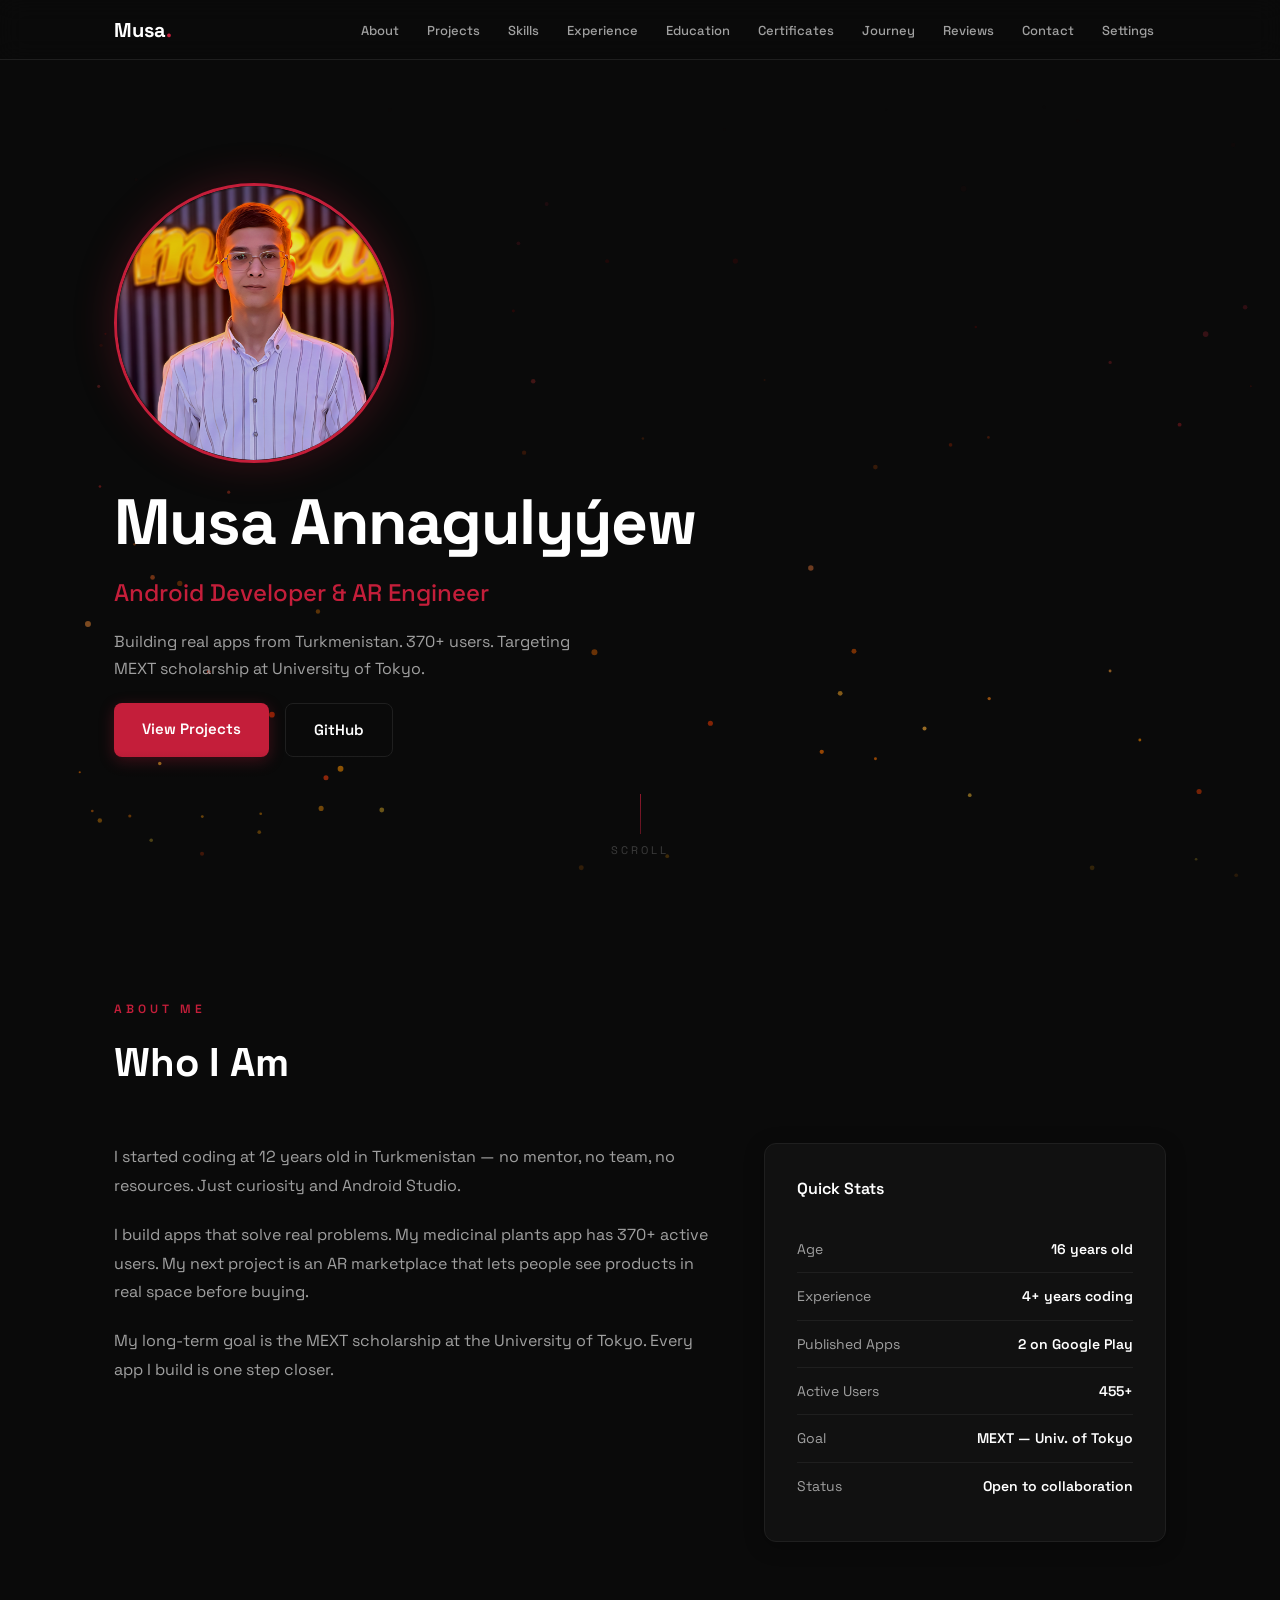
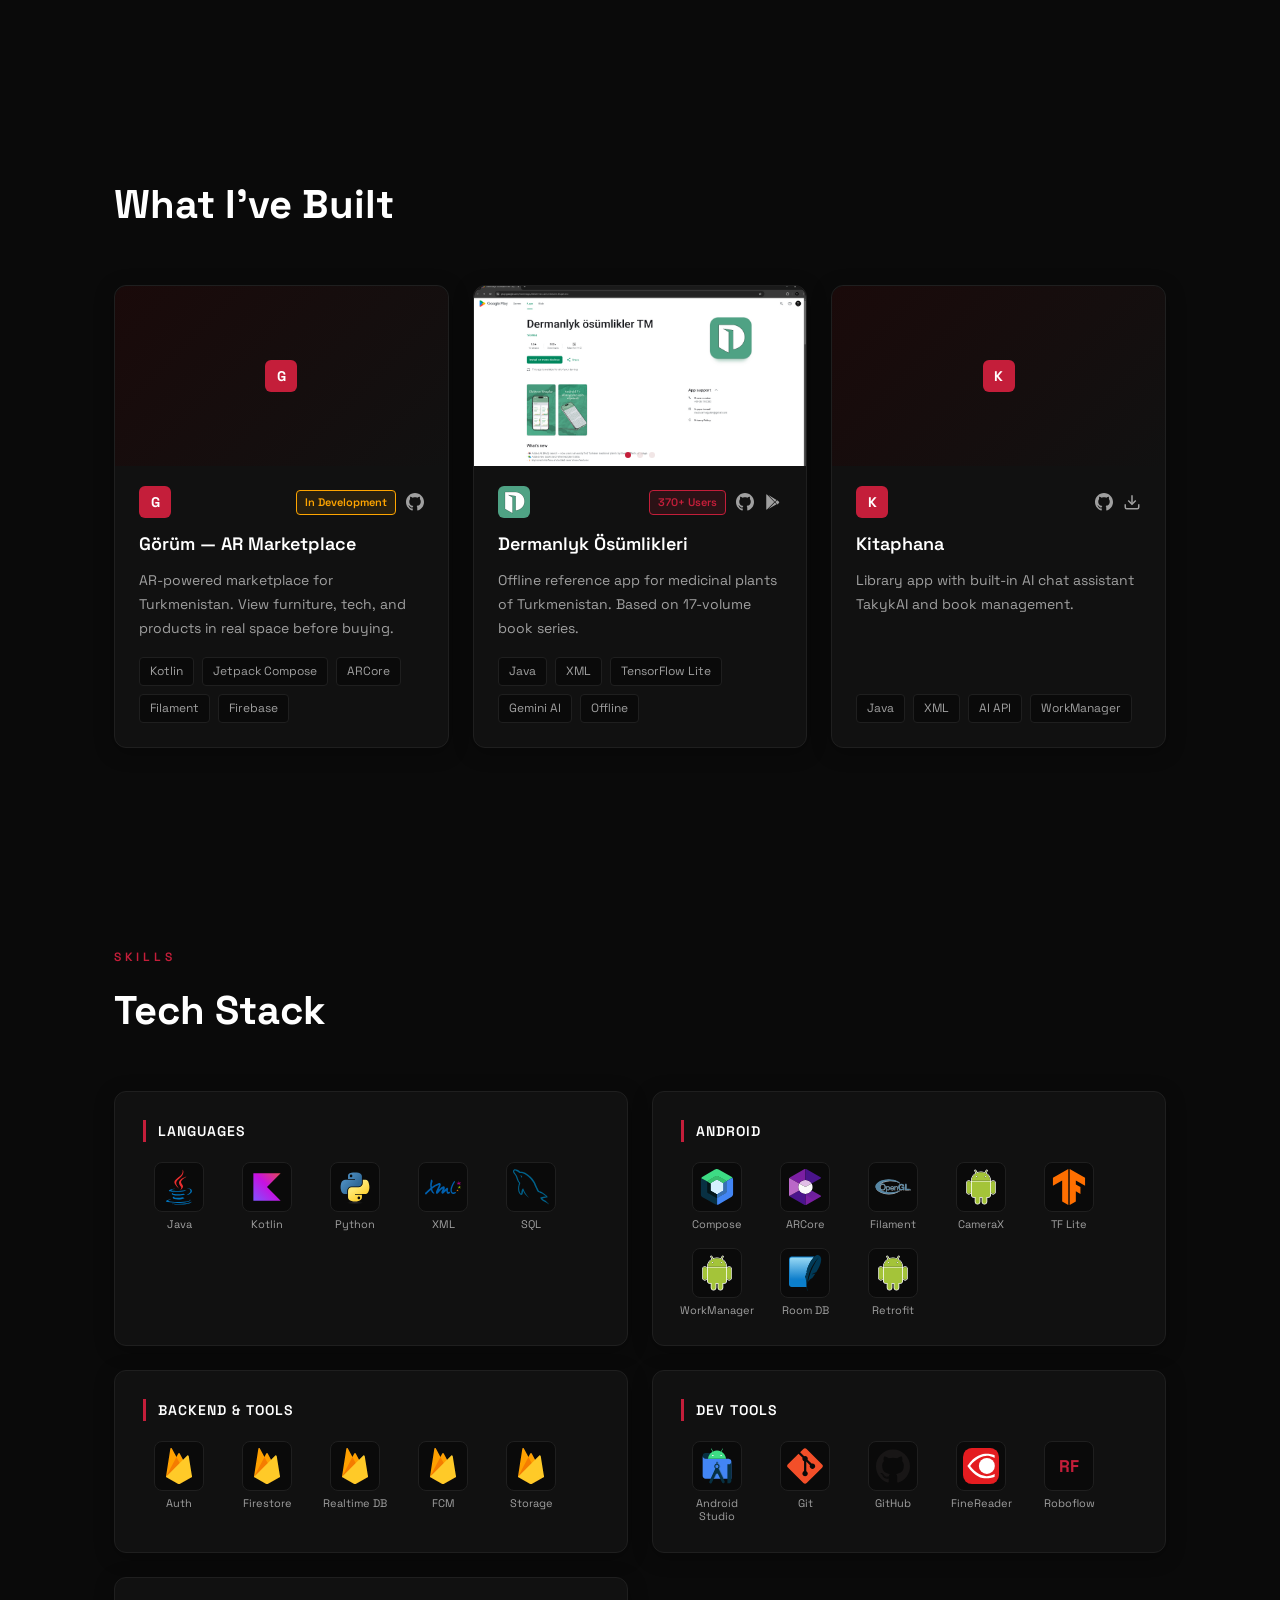
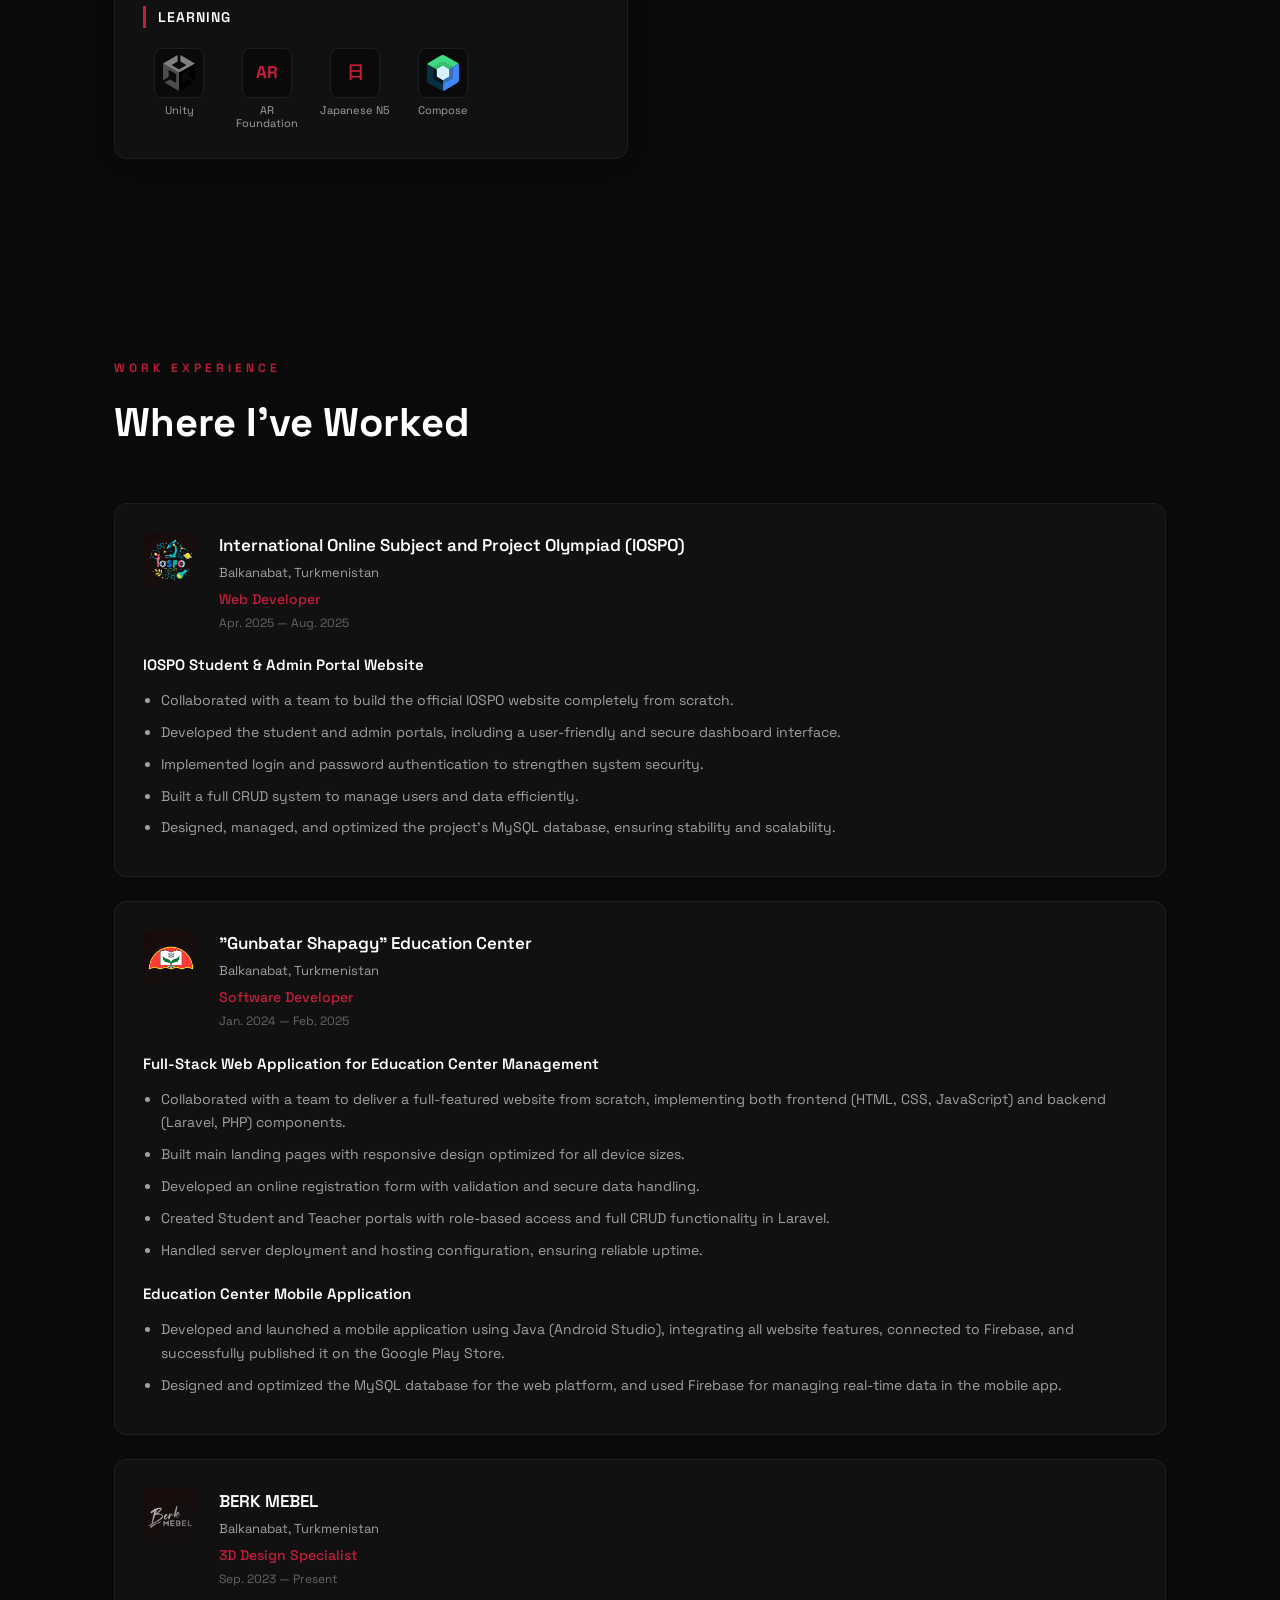
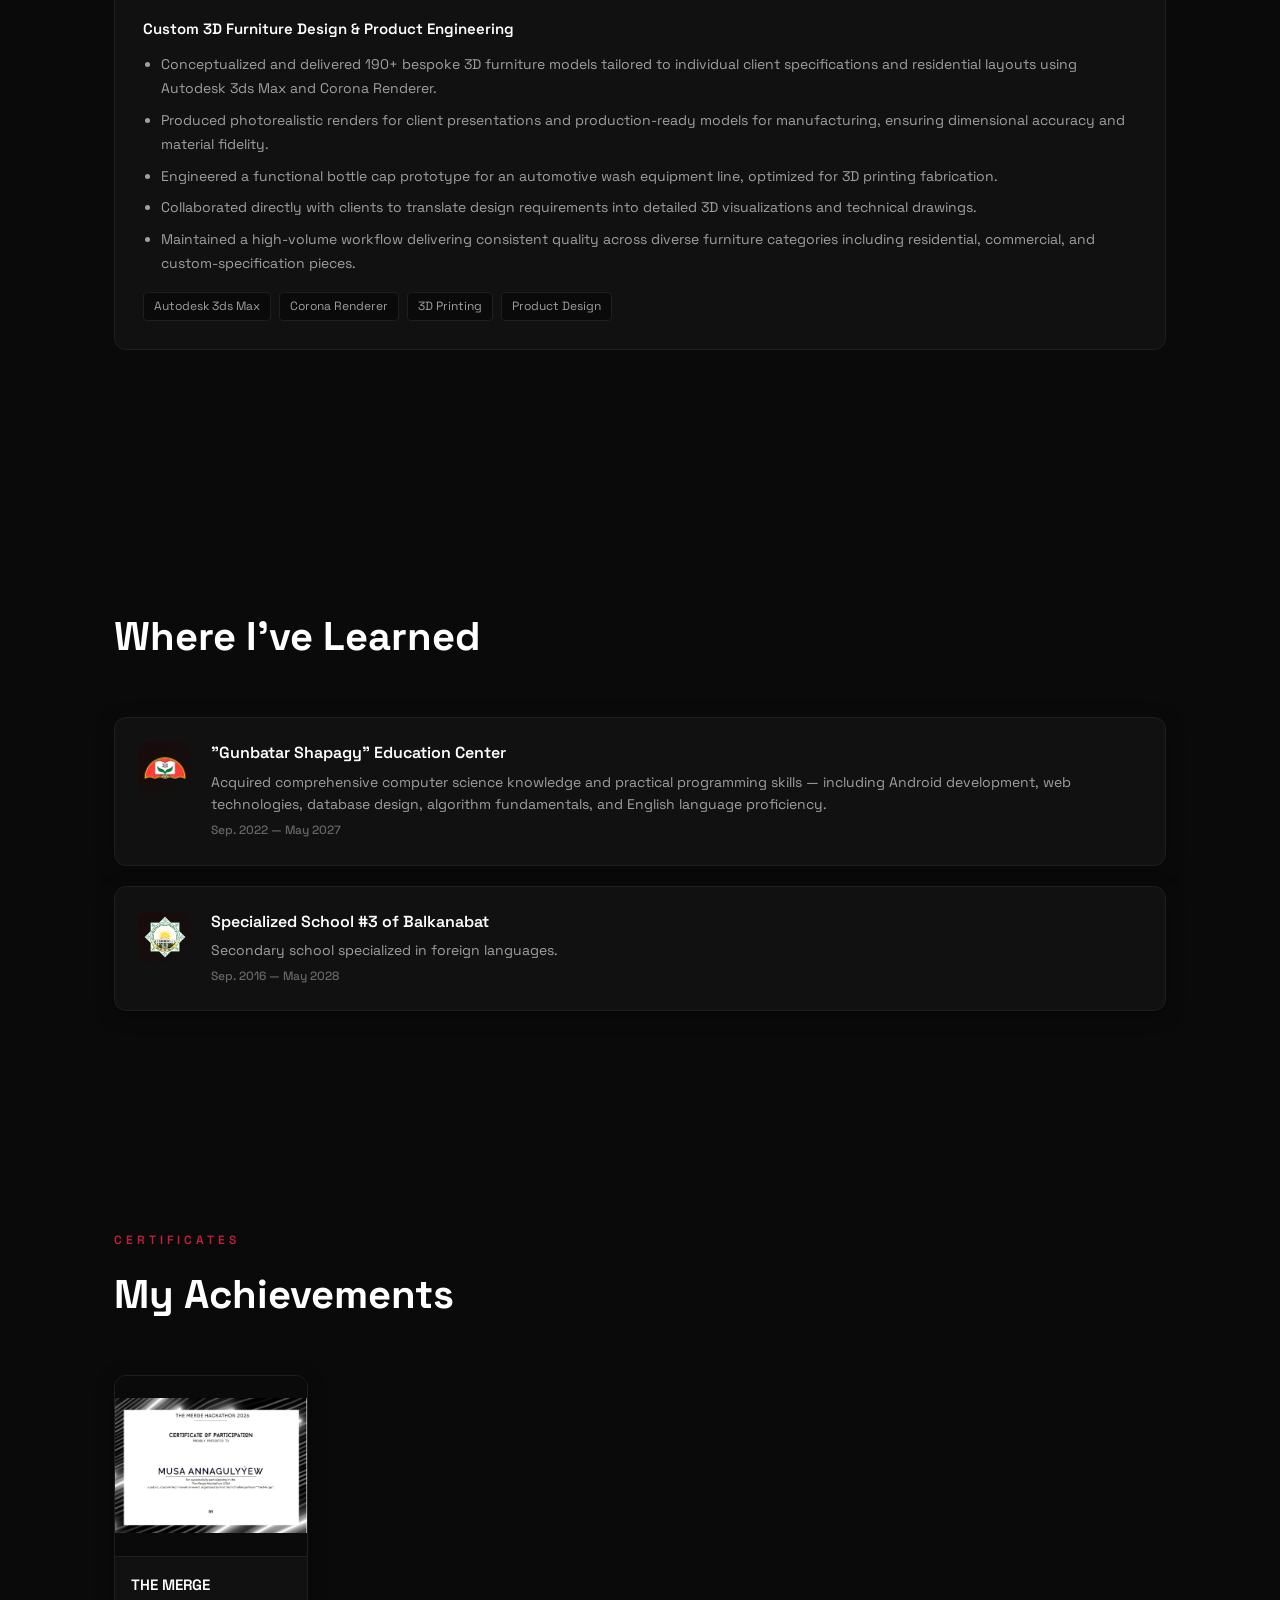
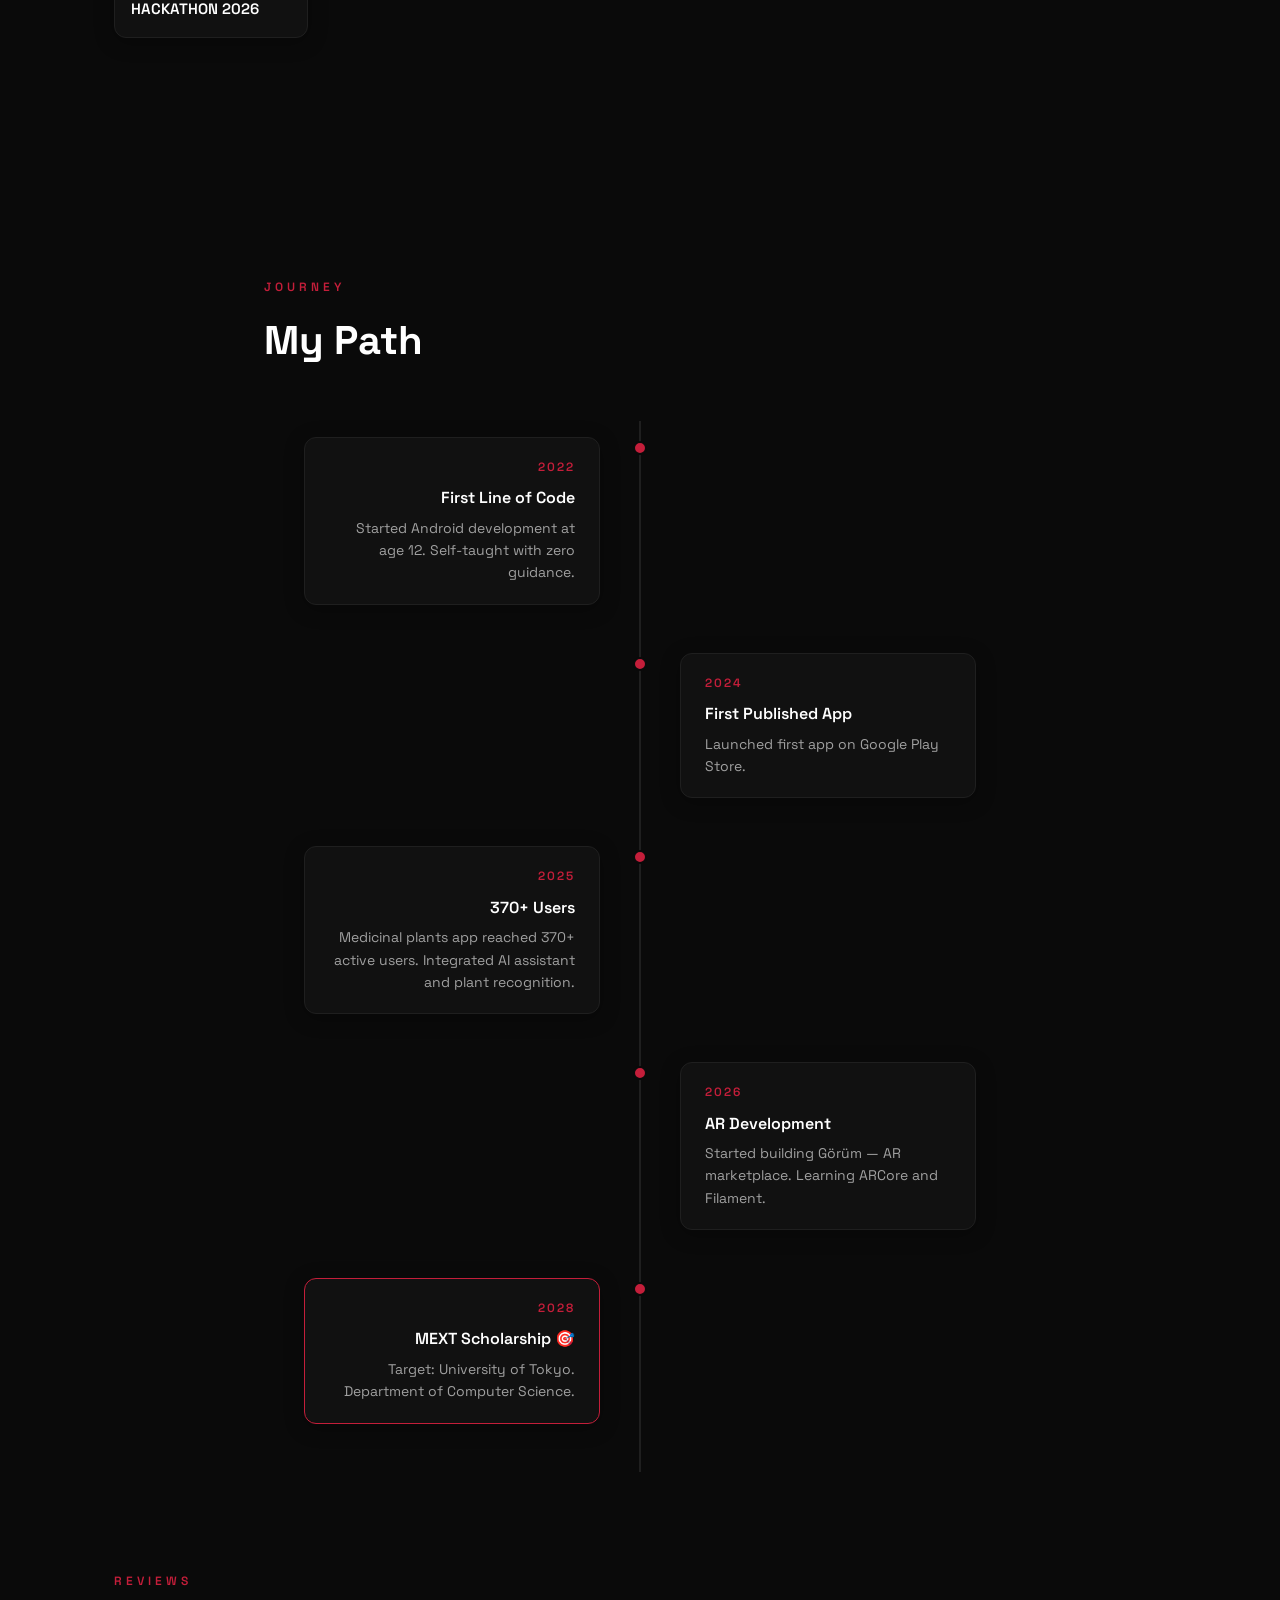
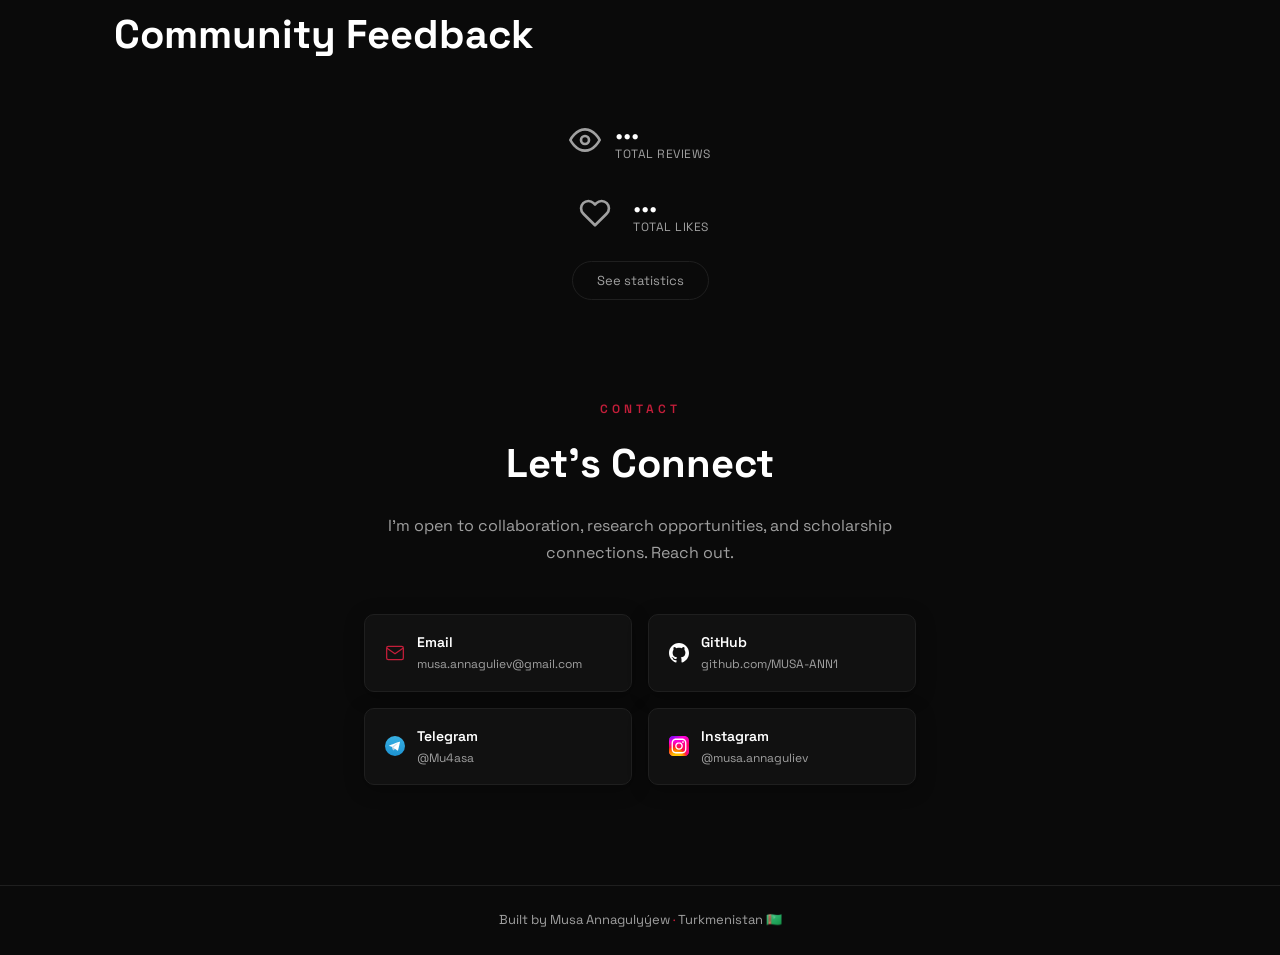
==== commit c63c8216: "users updated" ====
--- a/index.html
+++ b/index.html
@@ -6,7 +6,7 @@
     <meta name="viewport" content="width=device-width, initial-scale=1.0">
     <title>Musa Annagulyýew — Android Developer & AR Engineer</title>
     <meta name="description"
-        content="Musa Annagulyýew — Android Developer & AR Engineer from Turkmenistan. Building real apps with 370+ users.">
+        content="Musa Annagulyýew — Android Developer & AR Engineer from Turkmenistan. Building real apps with 455+ users.">
     <link rel="preconnect" href="https://fonts.googleapis.com">
     <link rel="preconnect" href="https://fonts.gstatic.com" crossorigin>
     <link href="https://fonts.googleapis.com/css2?family=Space+Grotesk:wght@300;400;500;600;700&display=swap"
@@ -66,7 +66,7 @@
                 </div>
                 <h1 class="hero-name" data-i18n="hero_name">Musa Annagulyýew</h1>
                 <p class="hero-subtitle" data-i18n="hero_subtitle">Android Developer & AR Engineer</p>
-                <p class="hero-desc" data-i18n="hero_desc">Building real apps from Turkmenistan. 370+ users. Targeting
+                <p class="hero-desc" data-i18n="hero_desc">Building real apps from Turkmenistan. 455+ users. Targeting
                     MEXT scholarship at University of Tokyo.</p>
                 <div class="hero-buttons">
                     <a href="#projects" class="btn-primary" data-i18n="hero_btn_projects">View Projects</a>
@@ -91,7 +91,7 @@
                     <p data-i18n="about_p1">I started coding at 12 years old in Turkmenistan — no mentor, no team, no
                         resources. Just curiosity and Android Studio.</p>
                     <p data-i18n="about_p2">I build apps that solve real problems. My medicinal plants app has <span
-                            class="hl">370+ active users</span>. My next project is an <span class="hl">AR
+                            class="hl">455+ active users</span>. My next project is an <span class="hl">AR
                             marketplace</span> that lets people see products in real space before buying.</p>
                     <p data-i18n="about_p3">My long-term goal is the MEXT scholarship at the <span class="hl">University
                             of Tokyo</span>. Every app I build is one step closer.</p>
@@ -105,7 +105,7 @@
                     <div class="stat-row"><span class="stat-label" data-i18n="stat_apps">Published Apps</span><span
                             class="stat-value" data-i18n="stat_apps_val">2 on Google Play</span></div>
                     <div class="stat-row"><span class="stat-label" data-i18n="stat_users">Active Users</span><span
-                            class="stat-value" id="stat-users-val">370+</span></div>
+                            class="stat-value" id="stat-users-val">455+</span></div>
                     <div class="stat-row"><span class="stat-label" data-i18n="stat_goal">Goal</span><span
                             class="stat-value" data-i18n="stat_goal_val">MEXT — Univ. of Tokyo</span></div>
                     <div class="stat-row last"><span class="stat-label" data-i18n="stat_status">Status</span><span
@@ -416,8 +416,8 @@
                 <div class="timeline-item left">
                     <div class="timeline-dot"></div>
                     <div class="timeline-card"><span class="timeline-year">2025</span>
-                        <h3 class="timeline-event" data-i18n="journey_h_2025">370+ Users</h3>
-                        <p class="timeline-desc" data-i18n="journey_p_2025">Medicinal plants app reached 370+ active
+                        <h3 class="timeline-event" data-i18n="journey_h_2025">455+ Users</h3>
+                        <p class="timeline-desc" data-i18n="journey_p_2025">Medicinal plants app reached 455+ active
                             users. Integrated AI assistant and plant recognition.</p>
                     </div>
                 </div>
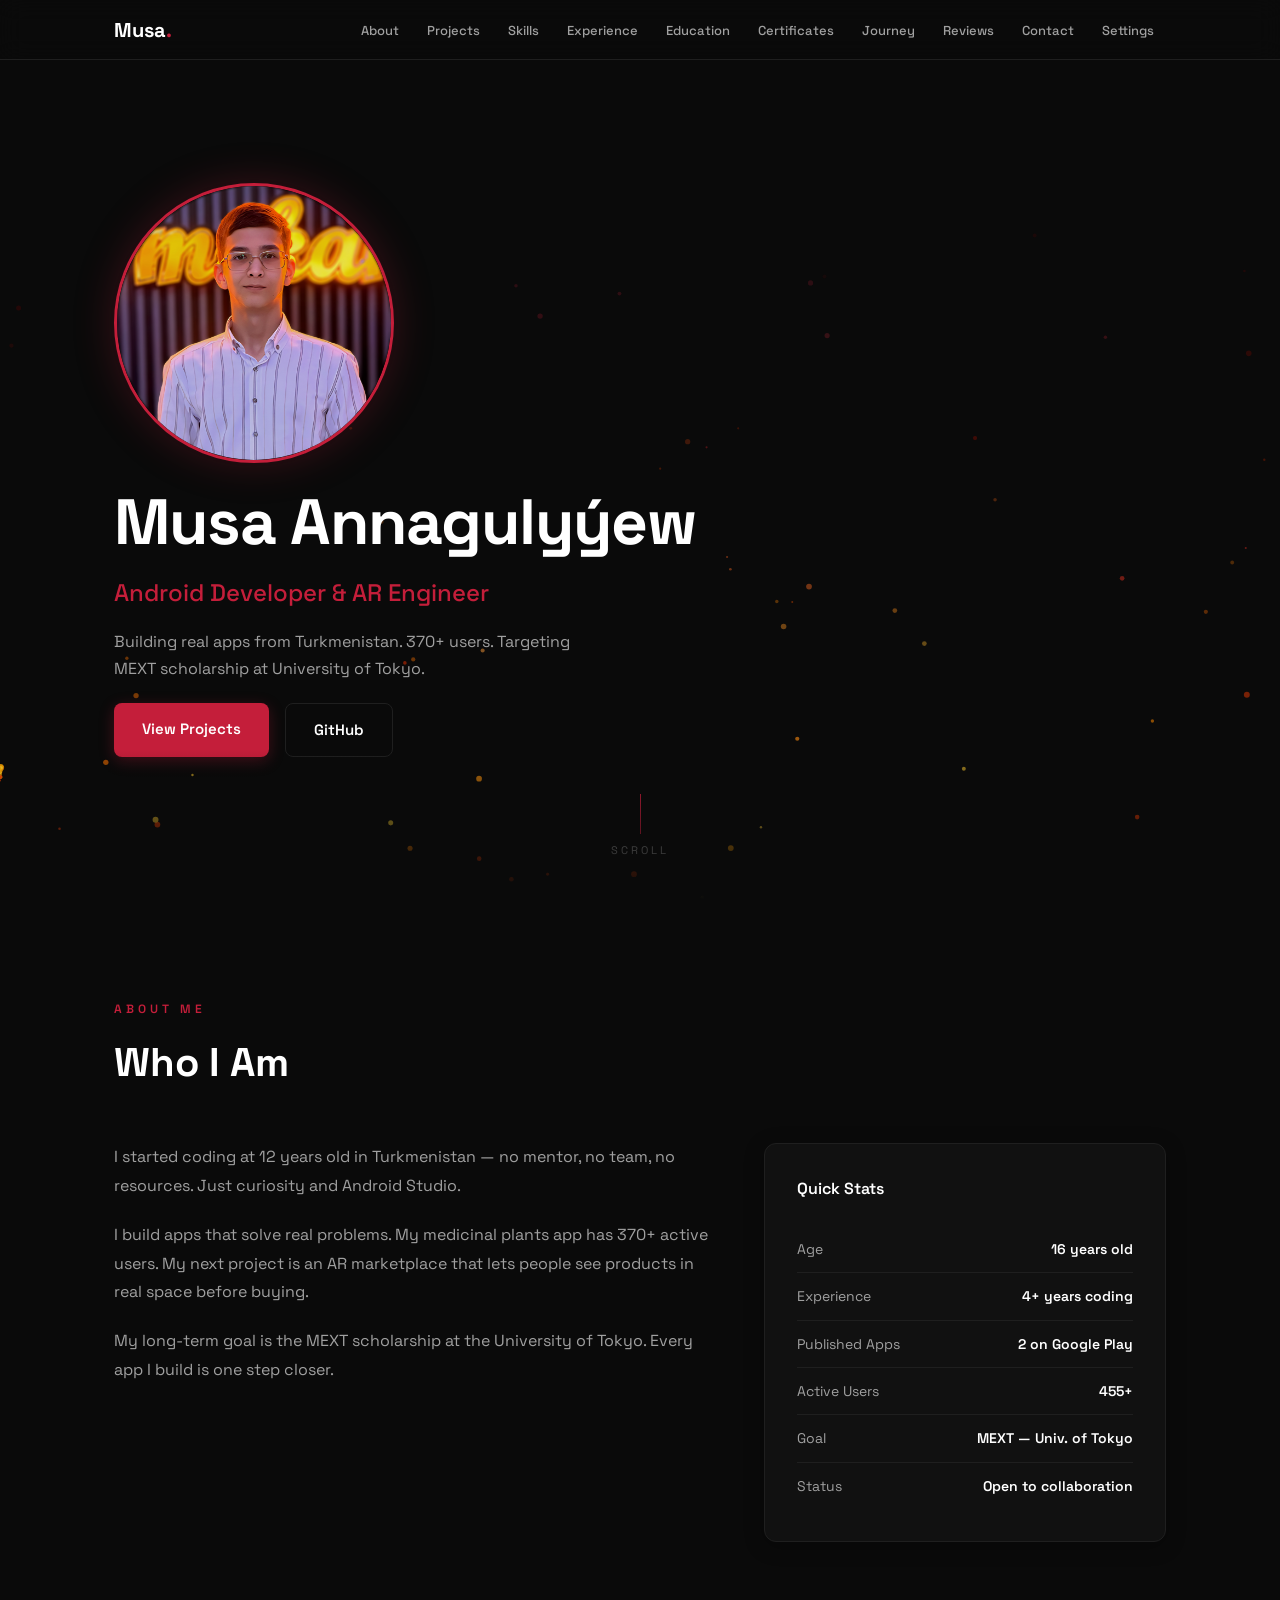
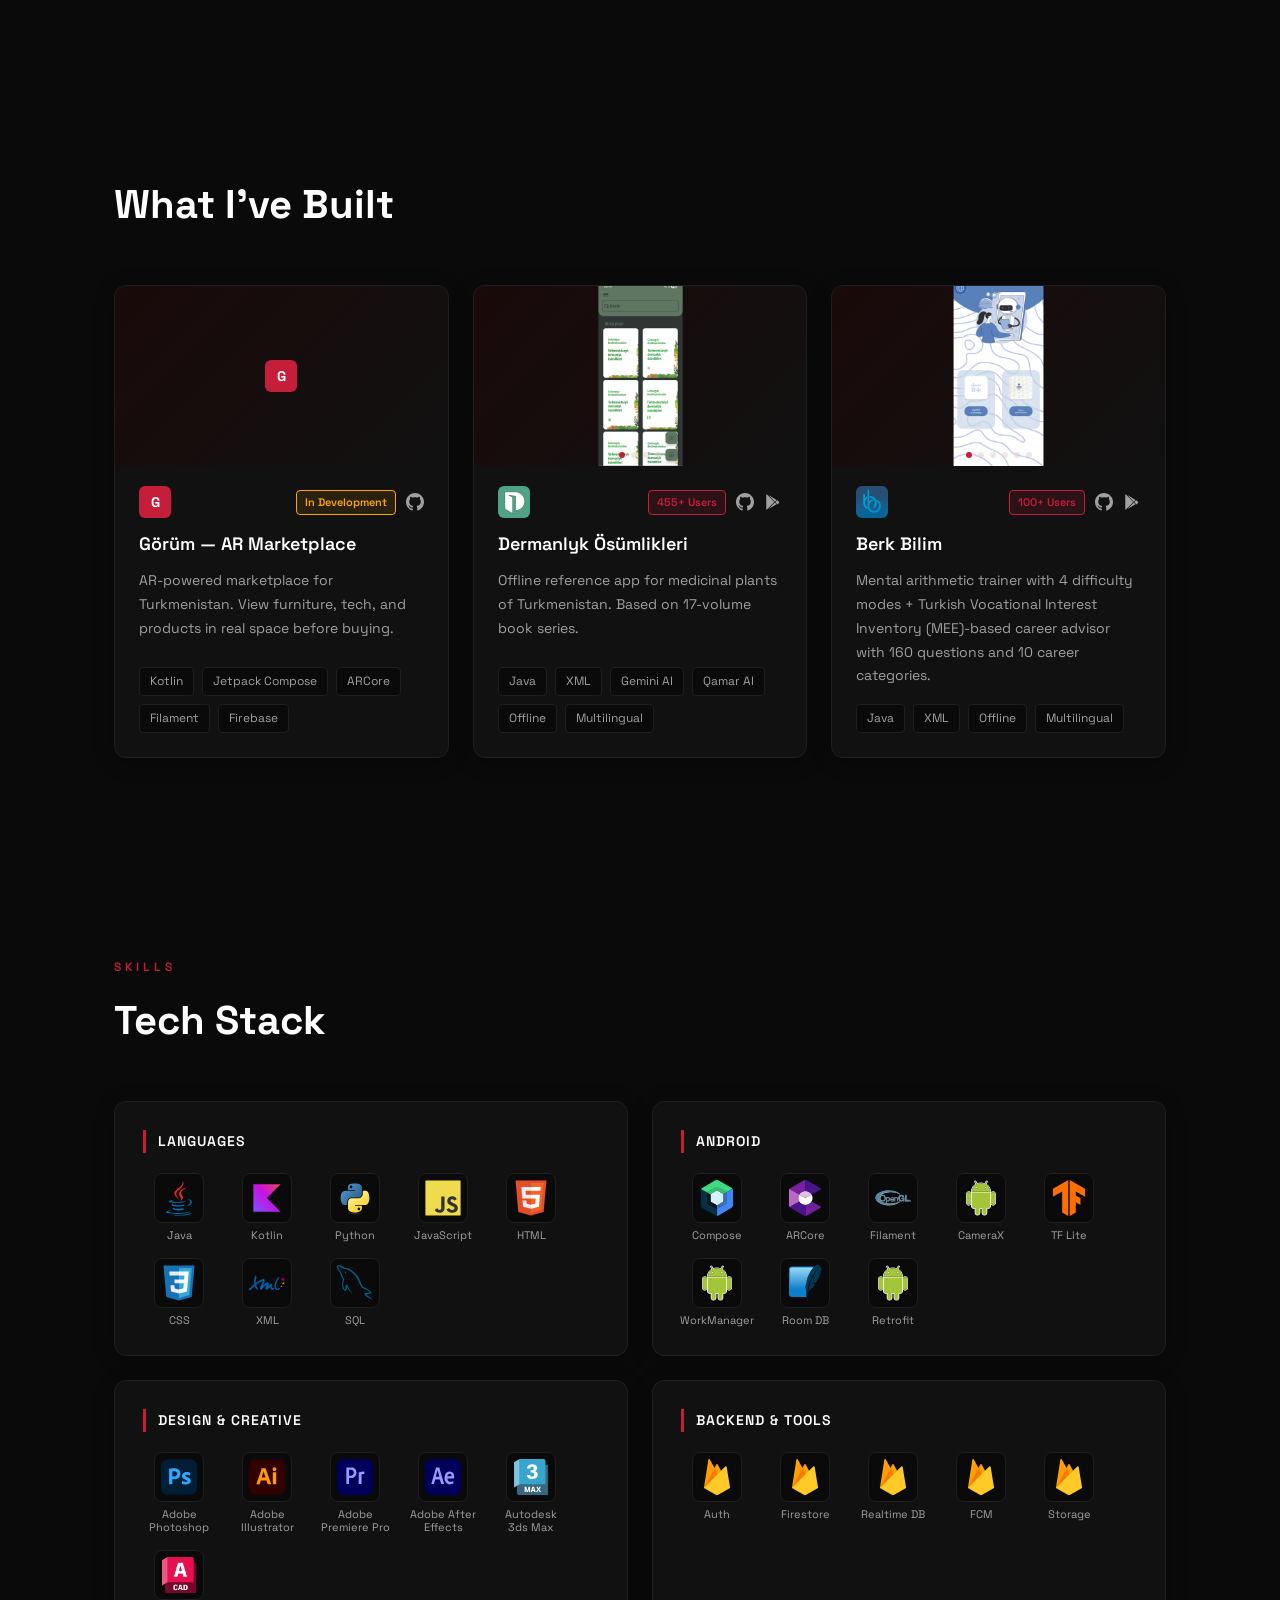
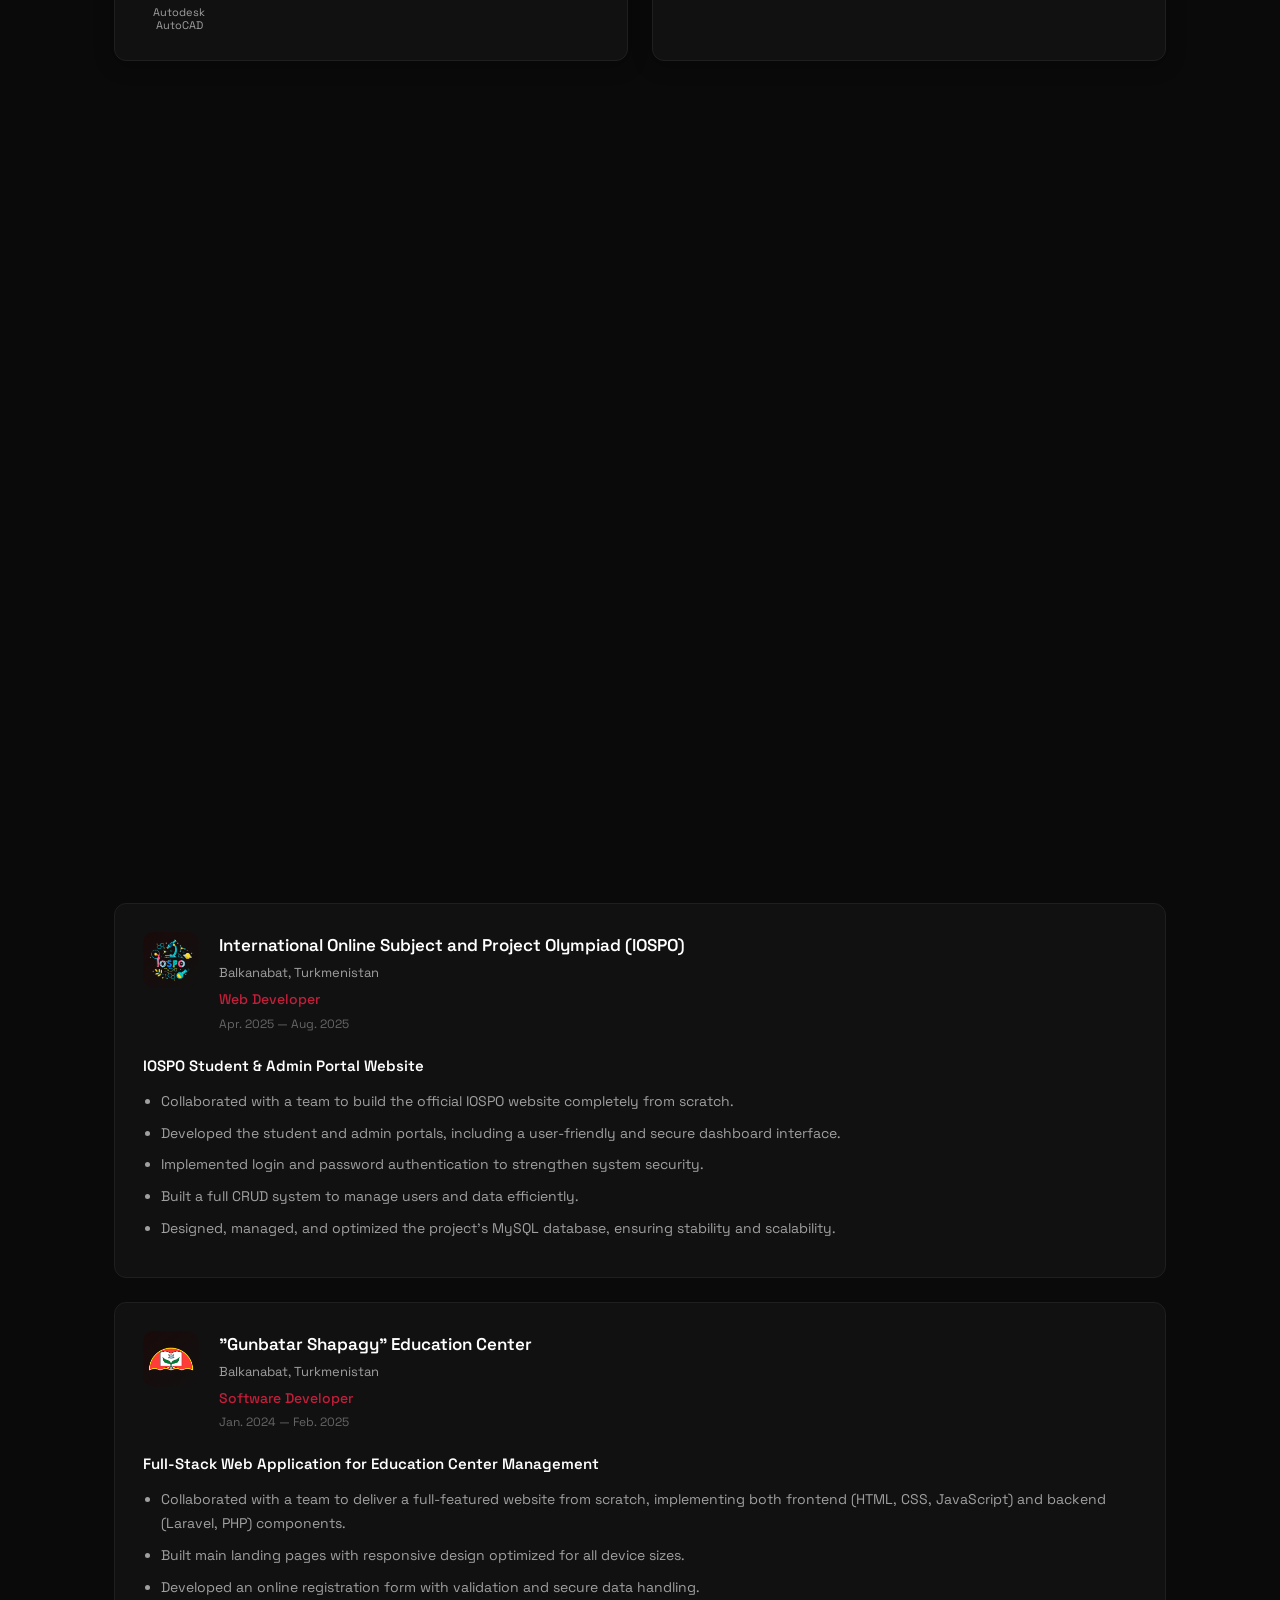
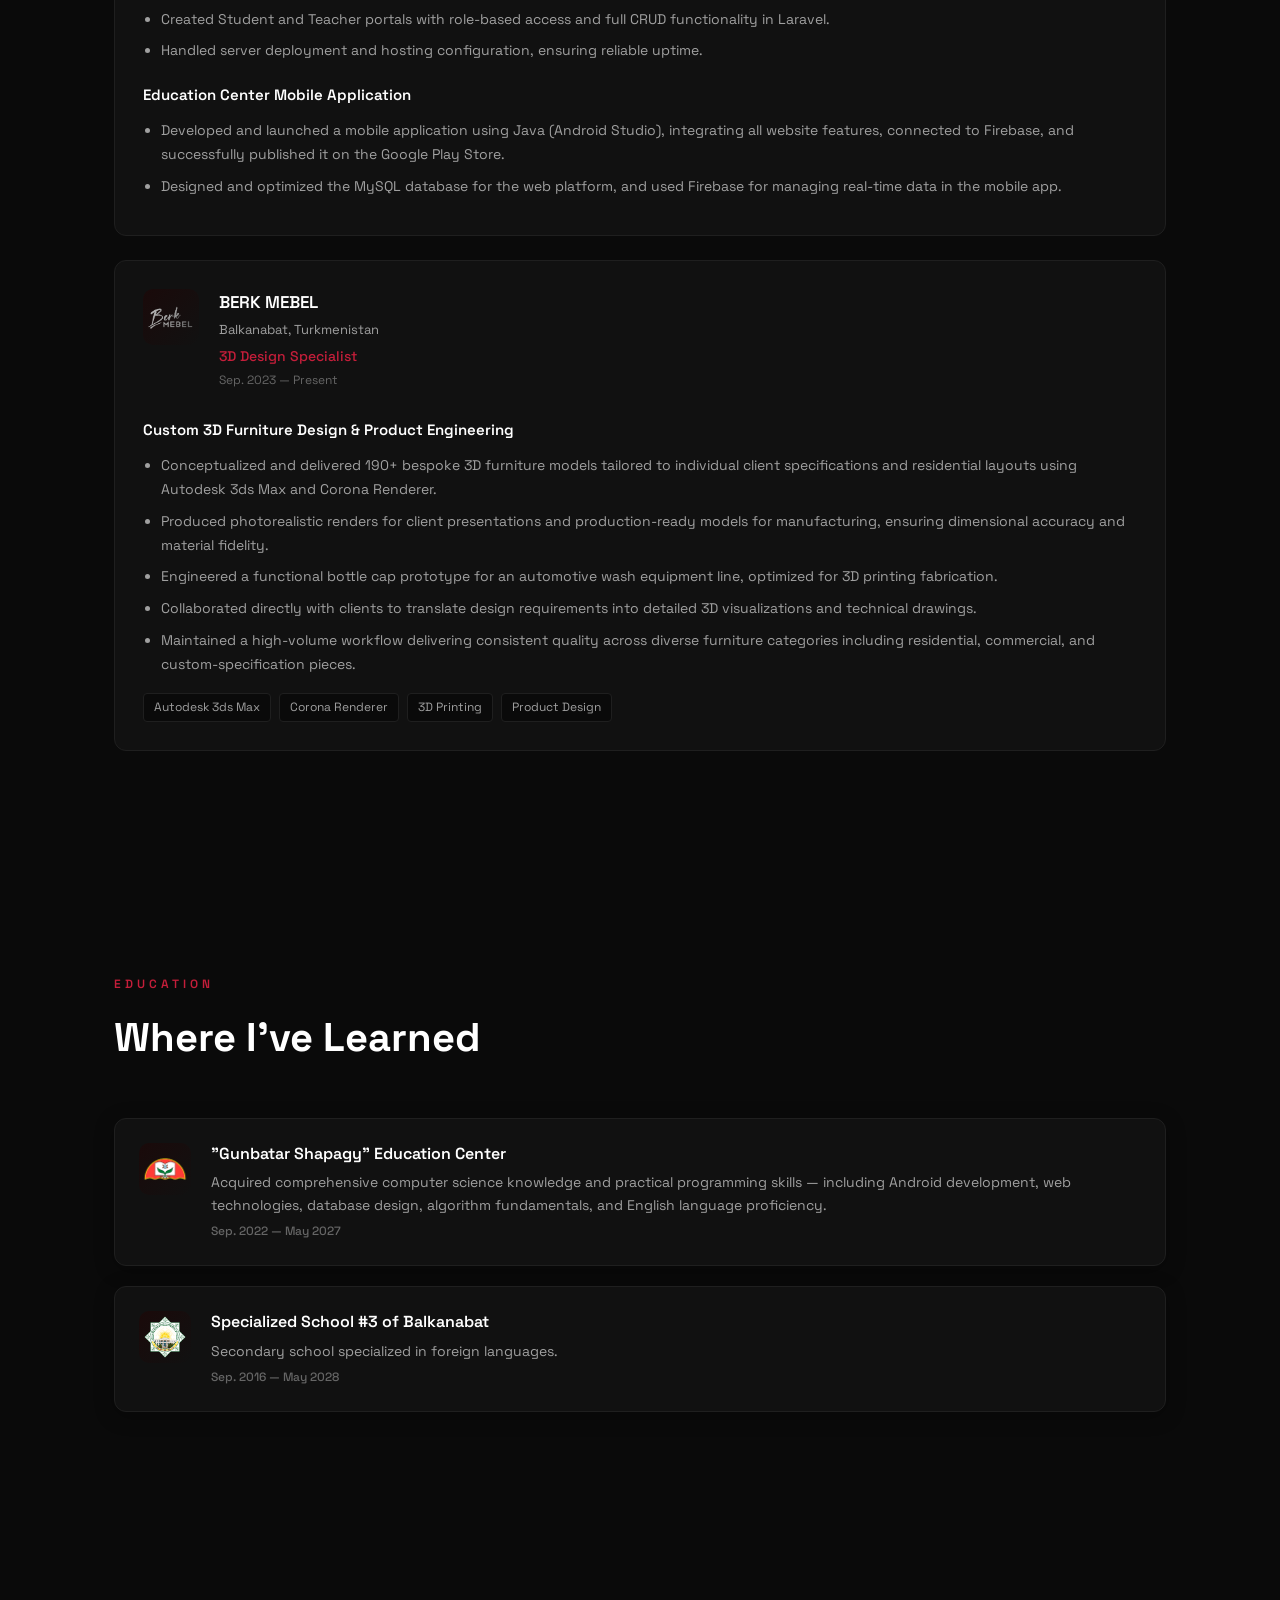
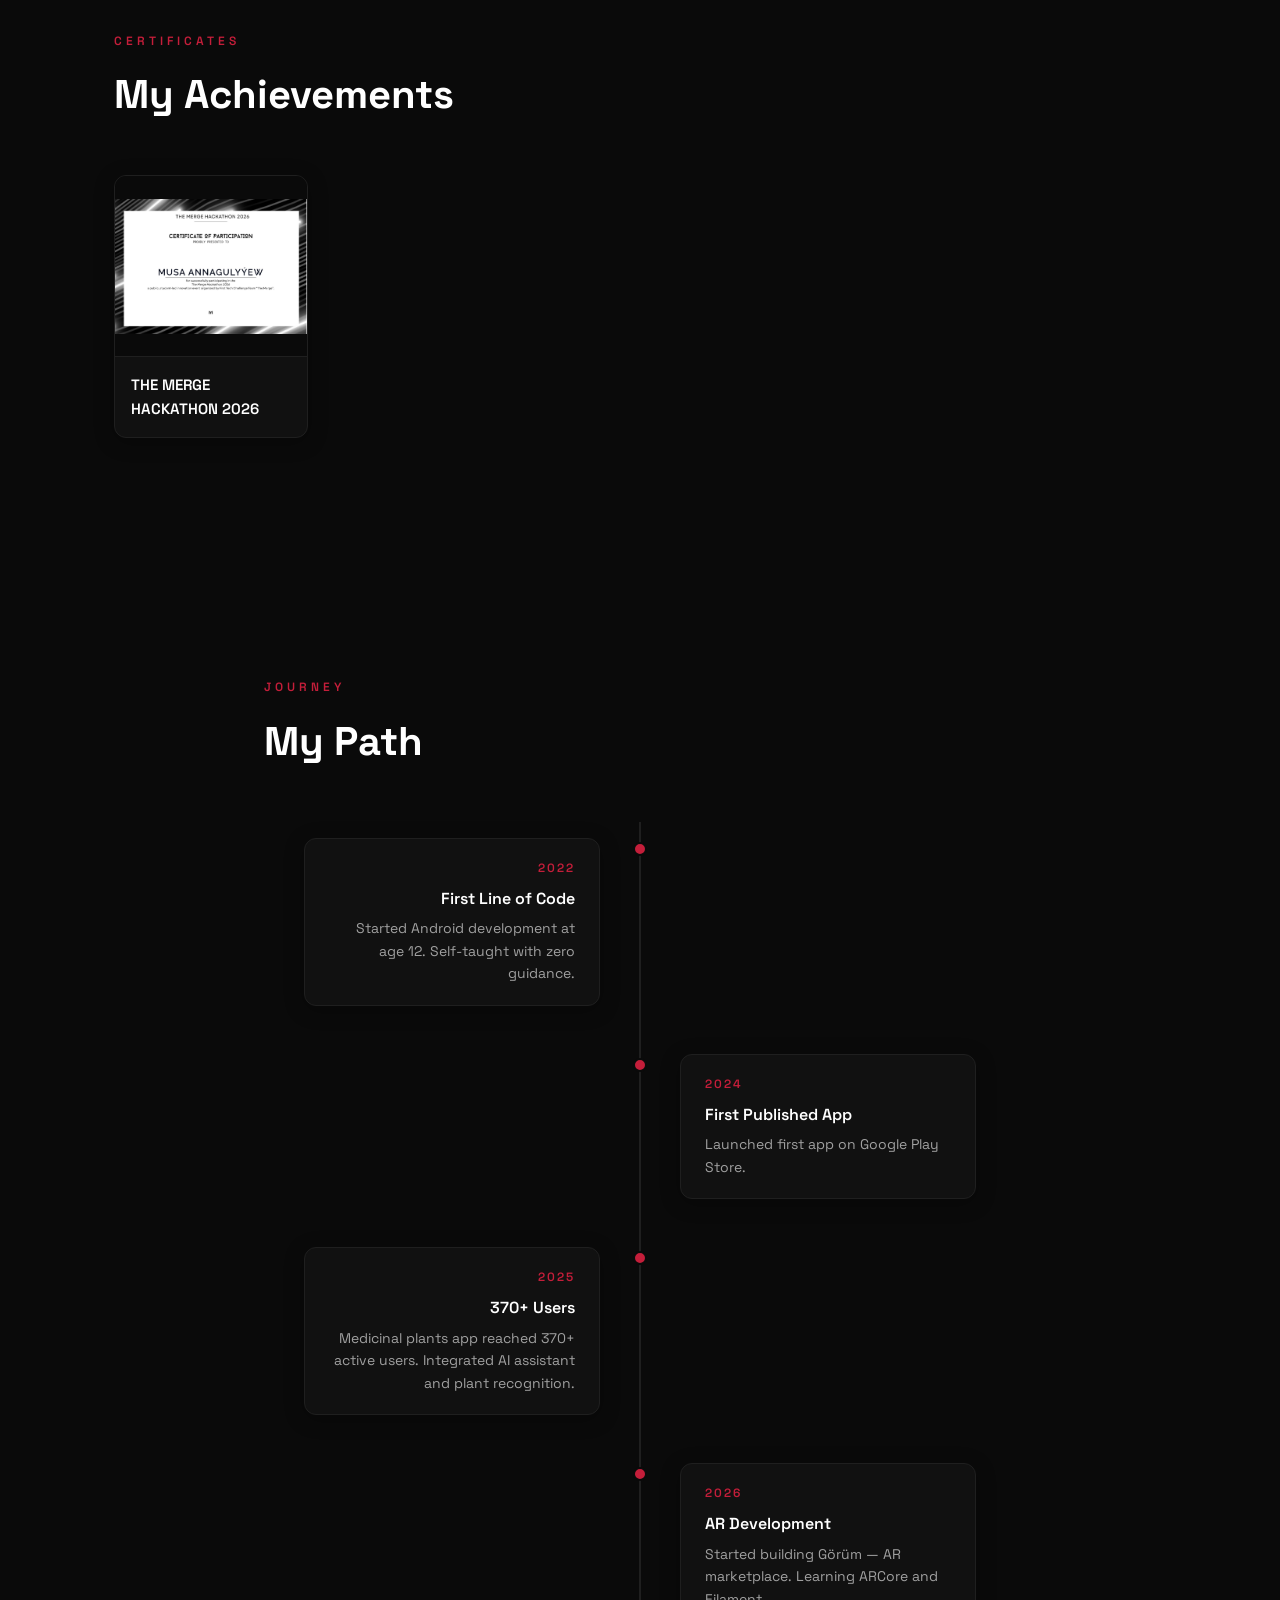
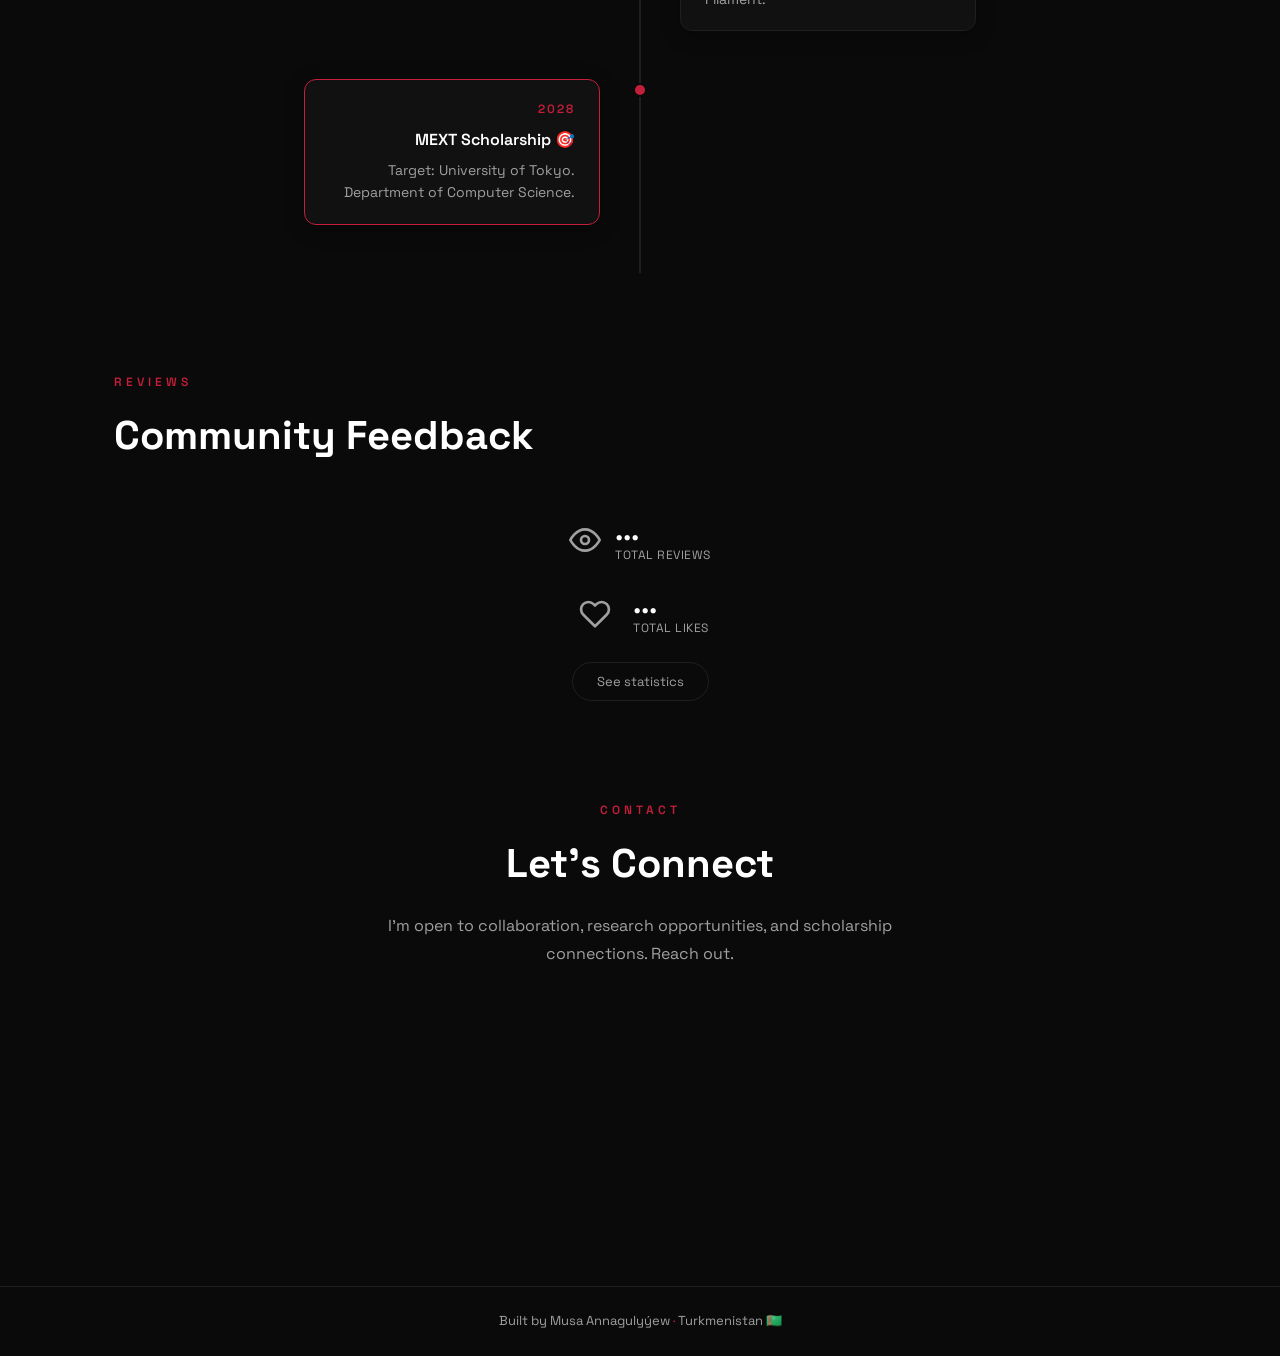
==== commit 1b20361a: "feat: Add new project details with multilingual content, expand skill categories in `index.html`, an" ====
--- a/index.html
+++ b/index.html
@@ -148,80 +148,78 @@
                 <div class="skill-category">
                     <h3 class="cat-title" data-i18n="skills_cat_languages">Languages</h3>
                     <div class="skill-items">
-                        <div class="skill-item"><img src="./logos/java-original.svg" alt="Java"><span>Java</span></div>
-                        <div class="skill-item"><img src="./logos/kotlin-original.svg" alt="Kotlin"><span>Kotlin</span>
-                        </div>
-                        <div class="skill-item"><img src="./logos/python-original.svg" alt="Python"><span>Python</span>
-                        </div>
-                        <div class="skill-item"><img src="./logos/xml-original.svg" alt="XML"><span>XML</span></div>
-                        <div class="skill-item"><img src="./logos/mysql-original.svg" alt="SQL"><span>SQL</span></div>
+                        <div class="skill-item"><img src="./logos/java.svg" alt="Java"><span>Java</span></div>
+                        <div class="skill-item"><img src="./logos/kotlin.svg" alt="Kotlin"><span>Kotlin</span></div>
+                        <div class="skill-item"><img src="./logos/python.svg" alt="Python"><span>Python</span></div>
+                        <div class="skill-item"><img src="./logos/javascript.svg" alt="JavaScript"><span>JavaScript</span></div>
+                        <div class="skill-item"><img src="./logos/html5.svg" alt="HTML"><span>HTML</span></div>
+                        <div class="skill-item"><img src="./logos/css3.svg" alt="CSS"><span>CSS</span></div>
+                        <div class="skill-item"><img src="./logos/xml.svg" alt="XML"><span>XML</span></div>
+                        <div class="skill-item"><img src="./logos/mysql.svg" alt="SQL"><span>SQL</span></div>
                     </div>
                 </div>
                 <div class="skill-category">
                     <h3 class="cat-title" data-i18n="skills_cat_android">Android</h3>
                     <div class="skill-items">
-                        <div class="skill-item"><img src="./logos/jetpackcompose-original.svg"
-                                alt="Jetpack Compose"><span>Compose</span></div>
-                        <div class="skill-item"><img src="./logos/arcore-original.svg" alt="ARCore"><span>ARCore</span>
-                        </div>
-                        <div class="skill-item"><img src="./logos/opengl-original.svg"
-                                alt="Filament"><span>Filament</span></div>
-                        <div class="skill-item"><img src="./logos/android-original.svg"
-                                alt="CameraX"><span>CameraX</span></div>
-                        <div class="skill-item"><img src="./logos/tensorflow-original.svg"
-                                alt="TensorFlow Lite"><span>TF Lite</span></div>
-                        <div class="skill-item"><img src="./logos/android-original.svg"
-                                alt="WorkManager"><span>WorkManager</span></div>
-                        <div class="skill-item"><img src="./logos/sqlite-original.svg" alt="Room DB"><span>Room
-                                DB</span></div>
-                        <div class="skill-item"><img src="./logos/android-original.svg"
-                                alt="Retrofit"><span>Retrofit</span></div>
+                        <div class="skill-item"><img src="./logos/jetpackcompose.svg" alt="Jetpack Compose"><span>Compose</span></div>
+                        <div class="skill-item"><img src="./logos/arcore.svg" alt="ARCore"><span>ARCore</span></div>
+                        <div class="skill-item"><img src="./logos/opengl.svg" alt="Filament"><span>Filament</span></div>
+                        <div class="skill-item"><img src="./logos/android.svg" alt="CameraX"><span>CameraX</span></div>
+                        <div class="skill-item"><img src="./logos/tensorflow.svg" alt="TensorFlow Lite"><span>TF Lite</span></div>
+                        <div class="skill-item"><img src="./logos/android.svg" alt="WorkManager"><span>WorkManager</span></div>
+                        <div class="skill-item"><img src="./logos/sqlite.svg" alt="Room DB"><span>Room DB</span></div>
+                        <div class="skill-item"><img src="./logos/android.svg" alt="Retrofit"><span>Retrofit</span></div>
+                    </div>
+                </div>
+                <div class="skill-category">
+                    <h3 class="cat-title" data-i18n="skills_cat_design">Design & Creative</h3>
+                    <div class="skill-items">
+                        <div class="skill-item"><img src="./logos/photoshop.svg" alt="Adobe Photoshop"><span>Adobe Photoshop</span></div>
+                        <div class="skill-item"><img src="./logos/illustrator.svg" alt="Adobe Illustrator"><span>Adobe Illustrator</span></div>
+                        <div class="skill-item"><img src="./logos/premierepro.svg" alt="Adobe Premiere Pro"><span>Adobe Premiere Pro</span></div>
+                        <div class="skill-item"><img src="./logos/aftereffects.svg" alt="Adobe After Effects"><span>Adobe After Effects</span></div>
+                        <div class="skill-item"><img src="./logos/threedsmax.svg" alt="Autodesk 3ds Max"><span>Autodesk 3ds Max</span></div>
+                        <div class="skill-item"><img src="./logos/autocad.png" alt="Autodesk AutoCAD"><span>Autodesk AutoCAD</span></div>
                     </div>
                 </div>
                 <div class="skill-category">
                     <h3 class="cat-title" data-i18n="skills_cat_backend">Backend & Tools</h3>
                     <div class="skill-items">
-                        <div class="skill-item"><img src="./logos/firebase-original.svg"
-                                alt="Firebase Auth"><span>Auth</span></div>
-                        <div class="skill-item"><img src="./logos/firebase-original.svg"
-                                alt="Firestore"><span>Firestore</span></div>
-                        <div class="skill-item"><img src="./logos/firebase-original.svg"
-                                alt="Realtime DB"><span>Realtime DB</span></div>
-                        <div class="skill-item"><img src="./logos/firebase-original.svg" alt="FCM"><span>FCM</span>
-                        </div>
-                        <div class="skill-item"><img src="./logos/firebase-original.svg"
-                                alt="Storage"><span>Storage</span></div>
+                        <div class="skill-item"><img src="./logos/firebase.svg" alt="Firebase Auth"><span>Auth</span></div>
+                        <div class="skill-item"><img src="./logos/firebase.svg" alt="Firestore"><span>Firestore</span></div>
+                        <div class="skill-item"><img src="./logos/firebase.svg" alt="Realtime DB"><span>Realtime DB</span></div>
+                        <div class="skill-item"><img src="./logos/firebase.svg" alt="FCM"><span>FCM</span></div>
+                        <div class="skill-item"><img src="./logos/firebase.svg" alt="Storage"><span>Storage</span></div>
+                    </div>
+                </div>
+                <div class="skill-category">
+                    <h3 class="cat-title" data-i18n="skills_cat_sys">Networking & Systems</h3>
+                    <div class="skill-items">
+                        <div class="skill-item"><img src="./logos/linux.svg" alt="Linux"><span>Linux</span></div>
+                        <div class="skill-item"><img src="./logos/cisco.svg" alt="Cisco Packet Tracer"><span>Cisco Packet Tracer</span></div>
+                        <div class="skill-item"><img src="./logos/wireshark.png" alt="Wireshark"><span>Wireshark</span></div>
+                        <div class="skill-item si-text"><div class="si-fallback">NF</div><span>Network Fundamentals</span></div>
+                        <div class="skill-item si-text"><div class="si-fallback">CB</div><span>Cybersecurity Basics</span></div>
                     </div>
                 </div>
                 <div class="skill-category">
                     <h3 class="cat-title" data-i18n="skills_cat_dev">Dev Tools</h3>
                     <div class="skill-items">
-                        <div class="skill-item"><img src="./logos/androidstudio-original.svg"
-                                alt="Android Studio"><span>Android Studio</span></div>
-                        <div class="skill-item"><img src="./logos/git-original.svg" alt="Git"><span>Git</span></div>
-                        <div class="skill-item"><img src="./logos/github-original.svg" alt="GitHub"><span>GitHub</span>
-                        </div>
-                        <div class="skill-item"><img src="./logos/abbyy-original.svg"
-                                alt="FineReader"><span>FineReader</span>
-                        </div>
-                        <div class="skill-item si-text">
-                            <div class="si-fallback">RF</div><span>Roboflow</span>
-                        </div>
+                        <div class="skill-item"><img src="./logos/androidstudio.svg" alt="Android Studio"><span>Android Studio</span></div>
+                        <div class="skill-item"><img src="./logos/vscode.svg" alt="Visual Studio Code"><span>Visual Studio Code</span></div>
+                        <div class="skill-item"><img src="./logos/git.svg" alt="Git"><span>Git</span></div>
+                        <div class="skill-item si-text"><svg class="si-white" viewBox="0 0 24 24" fill="currentColor"><path d="M12 0c-6.626 0-12 5.373-12 12 0 5.302 3.438 9.8 8.207 11.387.599.111.793-.261.793-.577v-2.234c-3.338.726-4.033-1.416-4.033-1.416-.546-1.387-1.333-1.756-1.333-1.756-1.089-.745.083-.729.083-.729 1.205.084 1.839 1.237 1.839 1.237 1.07 1.834 2.807 1.304 3.492.997.107-.775.418-1.305.762-1.604-2.665-.305-5.467-1.334-5.467-5.931 0-1.311.469-2.381 1.236-3.221-.124-.303-.535-1.524.117-3.176 0 0 1.008-.322 3.301 1.23.957-.266 1.983-.399 3.003-.404 1.02.005 2.047.138 3.006.404 2.291-1.552 3.297-1.23 3.297-1.23.653 1.653.242 2.874.118 3.176.77.84 1.235 1.911 1.235 3.221 0 4.609-2.807 5.624-5.479 5.921.43.372.823 1.102.823 2.222v3.293c0 .319.192.694.801.576 4.765-1.589 8.199-6.086 8.199-11.386 0-6.627-5.373-12-12-12z"></path></svg><span>GitHub</span></div>
+                        <div class="skill-item"><img src="./logos/abbyy.svg" alt="FineReader"><span>FineReader</span></div>
+                        <div class="skill-item si-text"><div class="si-fallback">RF</div><span>Roboflow</span></div>
                     </div>
                 </div>
                 <div class="skill-category">
                     <h3 class="cat-title" data-i18n="skills_cat_learning">Learning</h3>
                     <div class="skill-items">
-                        <div class="skill-item"><img src="./logos/unity-original.svg" alt="Unity"><span>Unity</span>
-                        </div>
-                        <div class="skill-item si-text">
-                            <div class="si-fallback">AR</div><span>AR Foundation</span>
-                        </div>
-                        <div class="skill-item si-text">
-                            <div class="si-fallback">日</div><span>Japanese N5</span>
-                        </div>
-                        <div class="skill-item"><img src="./logos/jetpackcompose-original.svg"
-                                alt="Compose"><span>Compose</span></div>
+                        <div class="skill-item"><img src="./logos/unity.svg" alt="Unity"><span>Unity</span></div>
+                        <div class="skill-item si-text"><div class="si-fallback">AR</div><span>AR Foundation</span></div>
+                        <div class="skill-item si-text"><div class="si-fallback">日</div><span>Japanese N5</span></div>
+                        <div class="skill-item"><img src="./logos/jetpackcompose.svg"alt="Compose"><span>Compose</span></div>
                     </div>
                 </div>
             </div>
--- a/styles.css
+++ b/styles.css
@@ -1189,7 +1189,9 @@
     transition: var(--transition);
 }
 
-.skill-item:hover img {
+.skill-item:hover img,
+.si-text:hover .si-fallback,
+.si-text:hover .si-white {
     border-color: var(--accent-color);
     transform: scale(1.1);
     box-shadow: 0 0 15px rgba(196, 30, 58, 0.2);
@@ -1217,9 +1219,20 @@
     transition: var(--transition);
 }
 
-.si-text:hover .si-fallback {
-    border-color: #c41e3a;
-    transform: scale(1.1);
+.si-white {
+    width: 50px;
+    height: 50px;
+    border-radius: 8px;
+    padding: 6px;
+    background: var(--bg-color);
+    border: 1px solid var(--border-color);
+    display: flex;
+    align-items: center;
+    justify-content: center;
+    color: var(--text-color);
+    font-size: 17px;
+    font-weight: 700;
+    transition: var(--transition);
 }
 
 /* ============================================
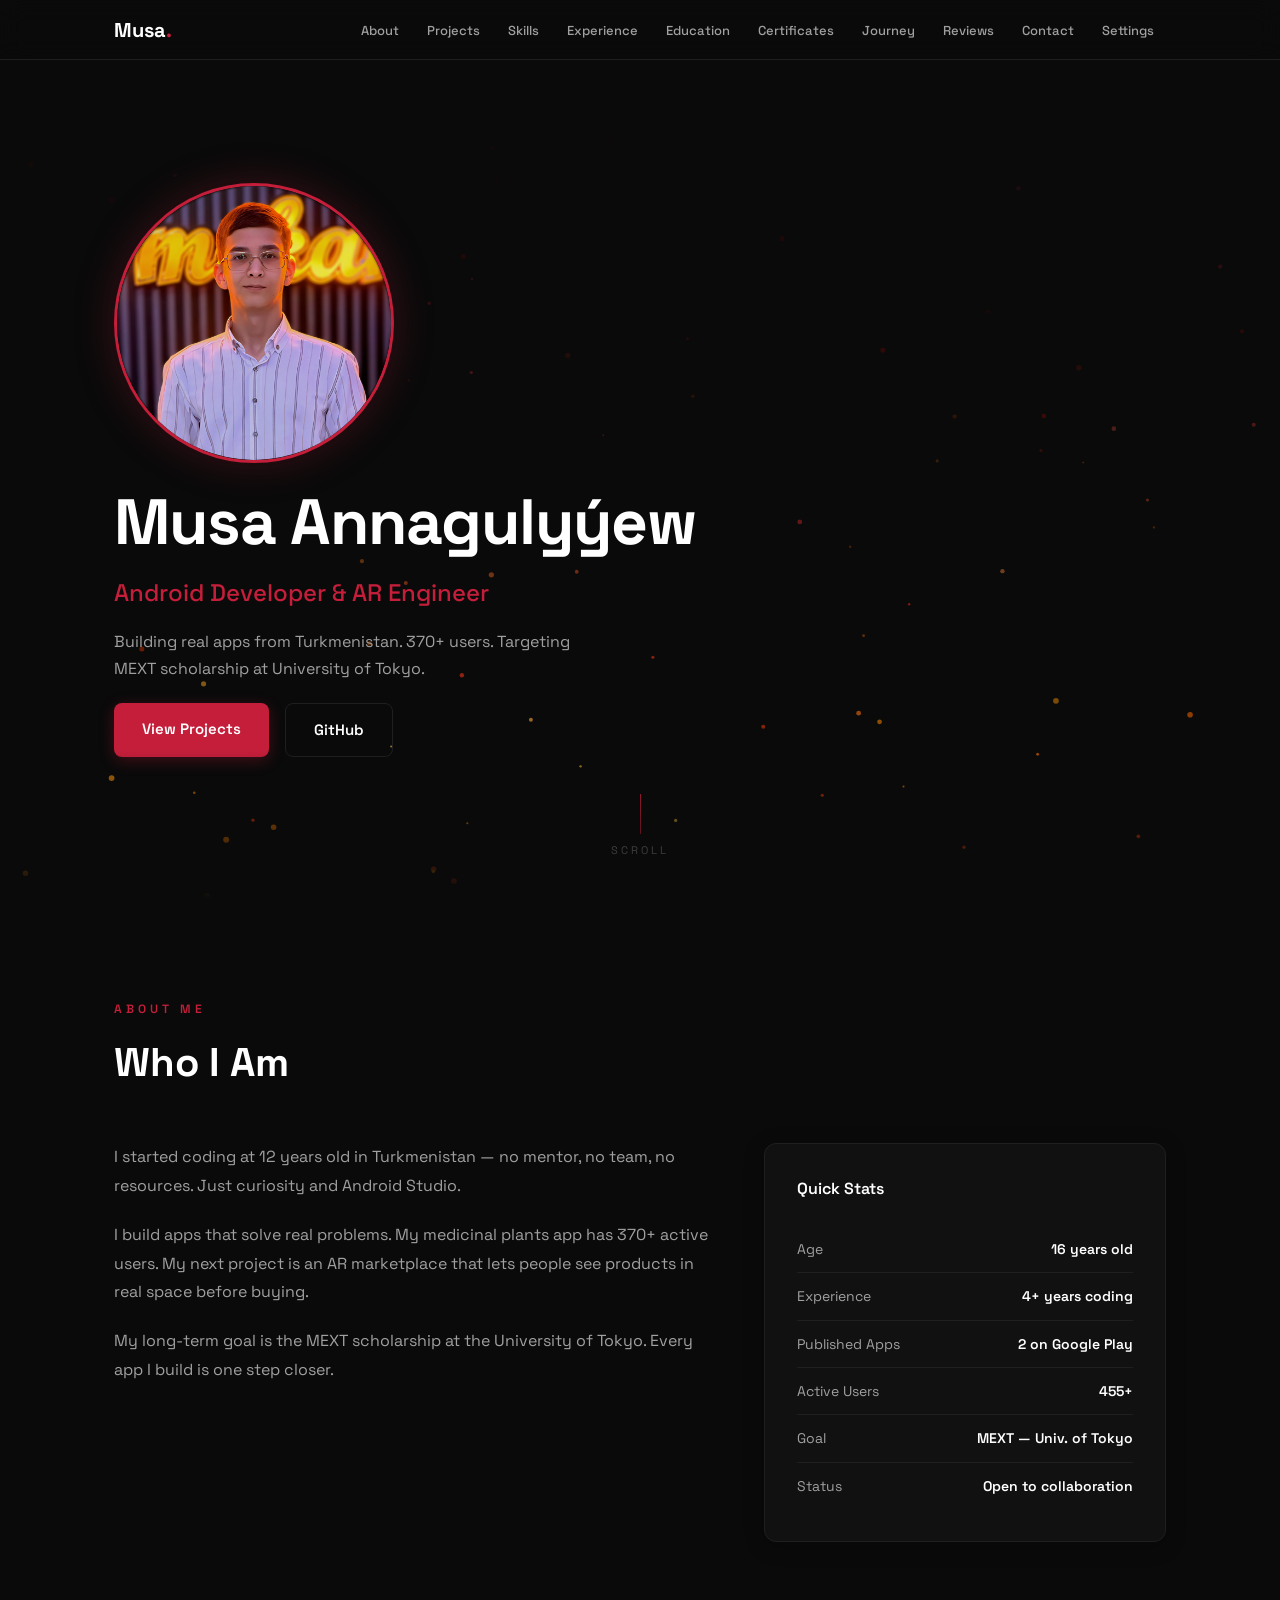
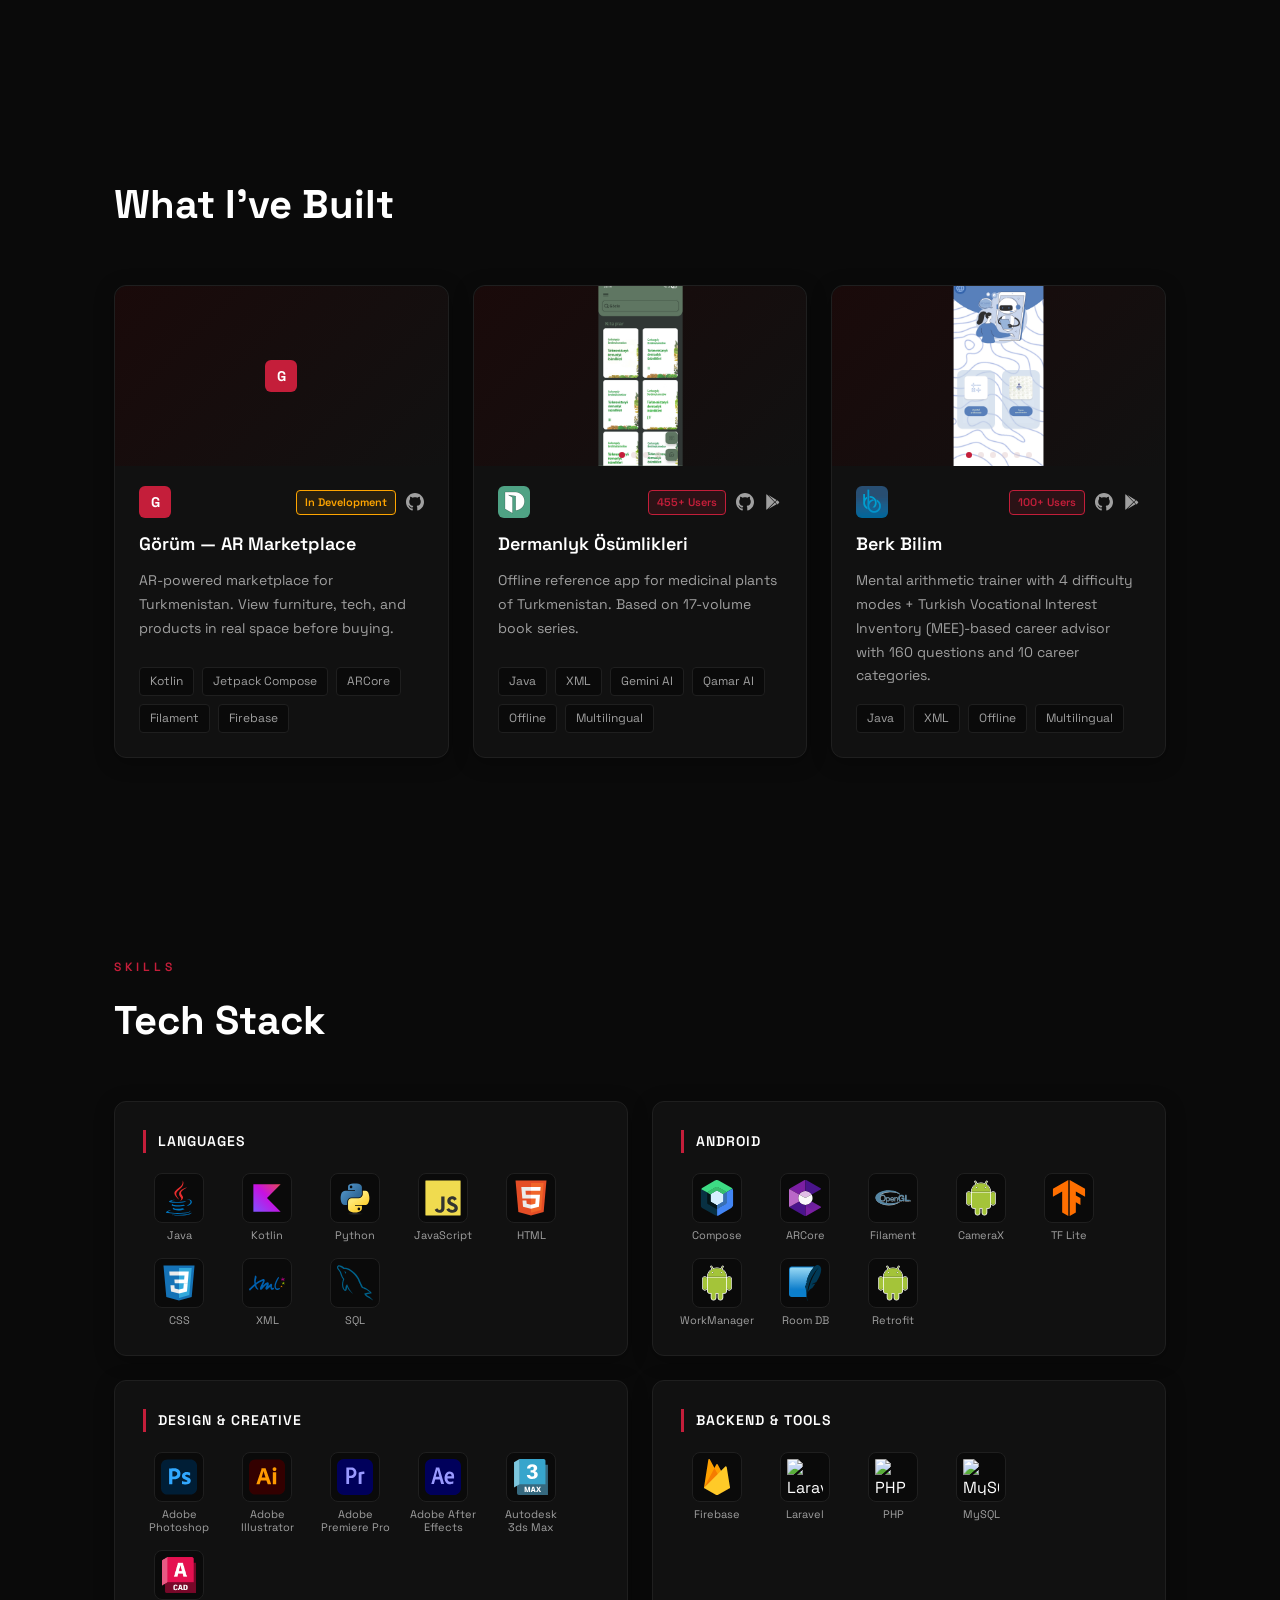
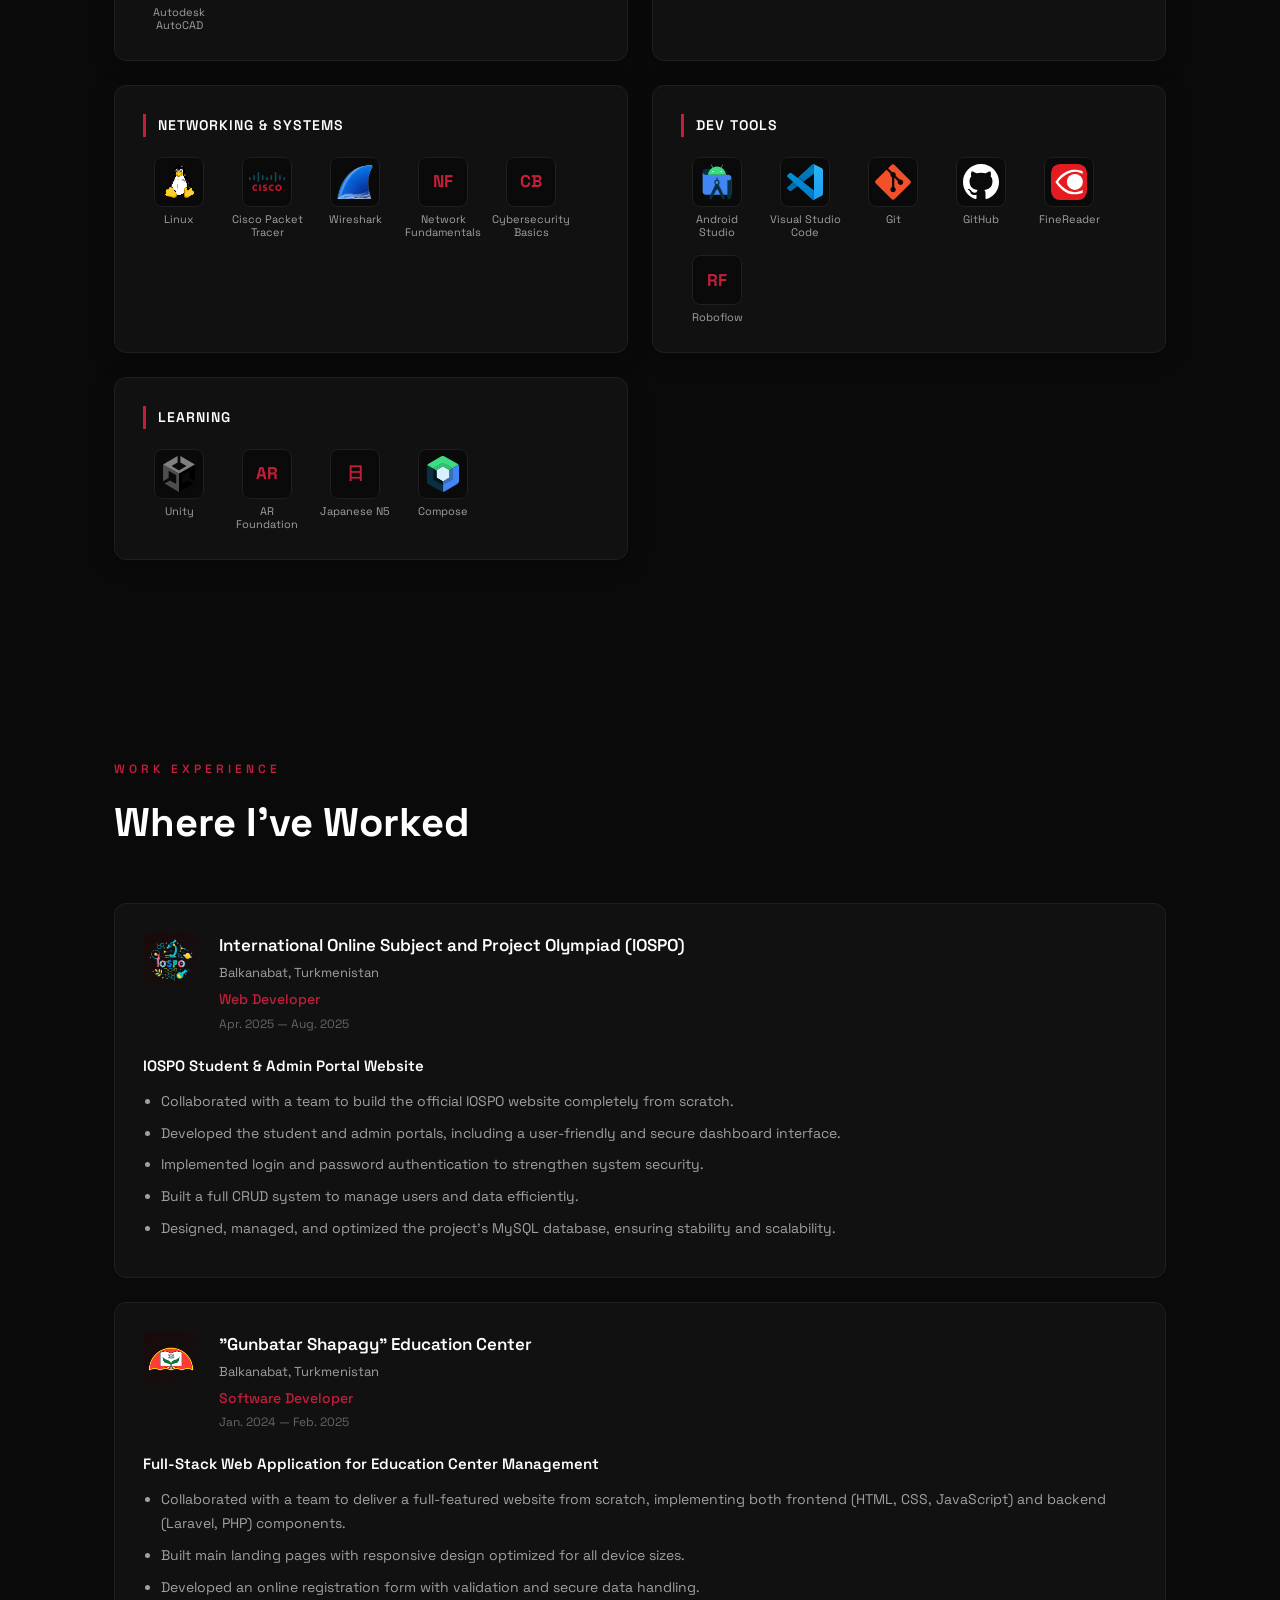
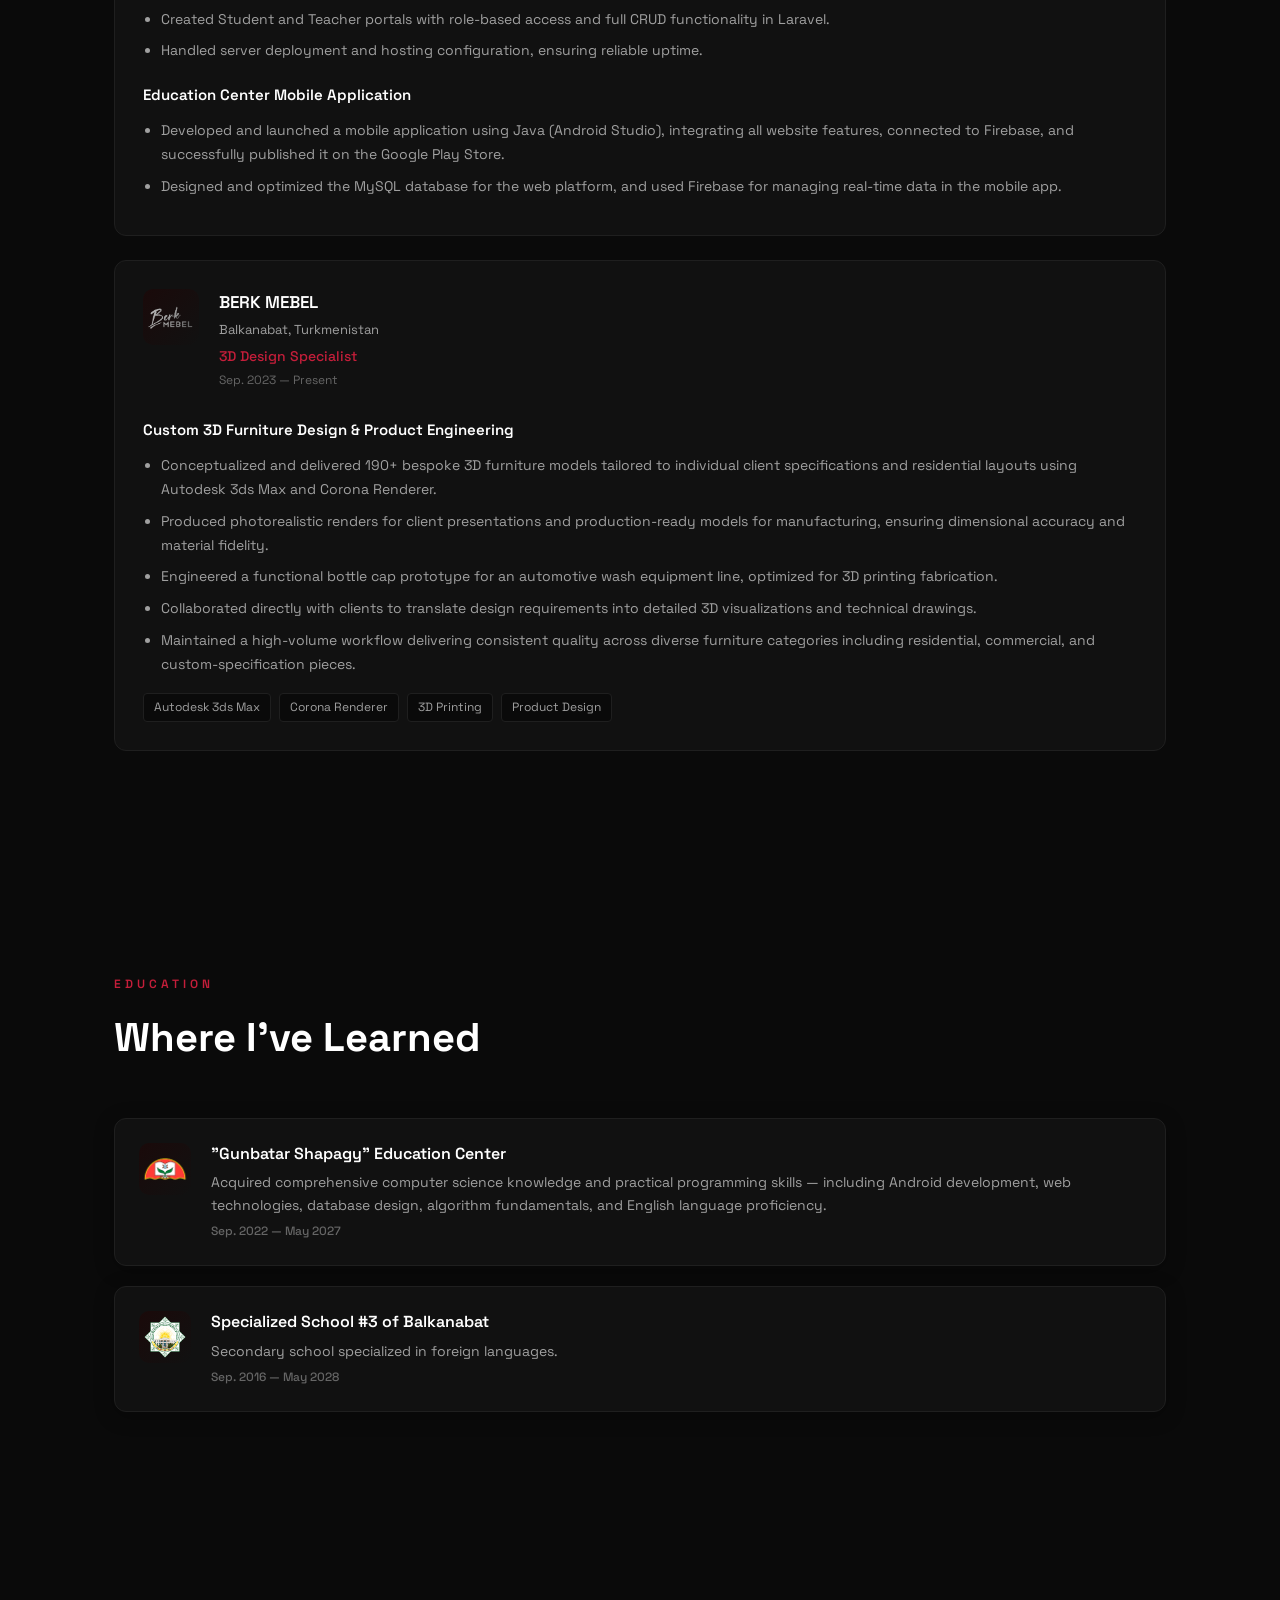
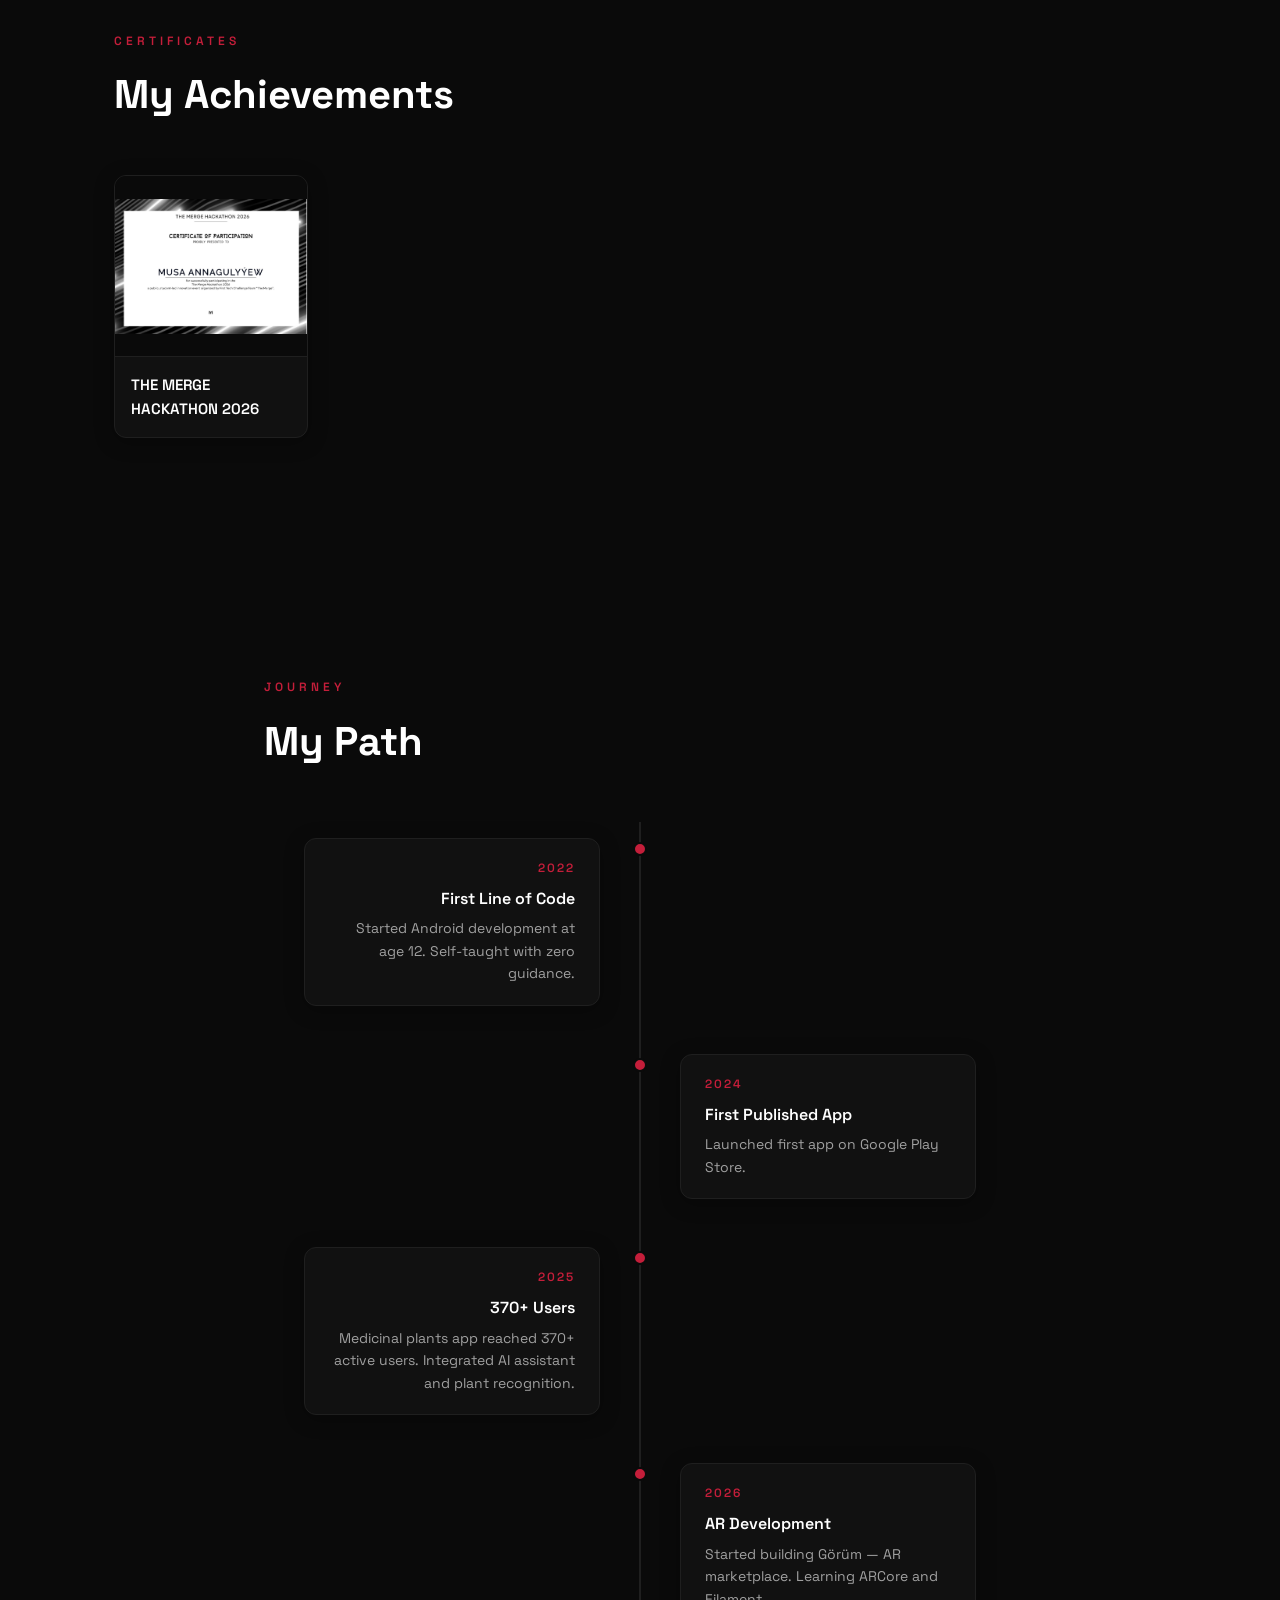
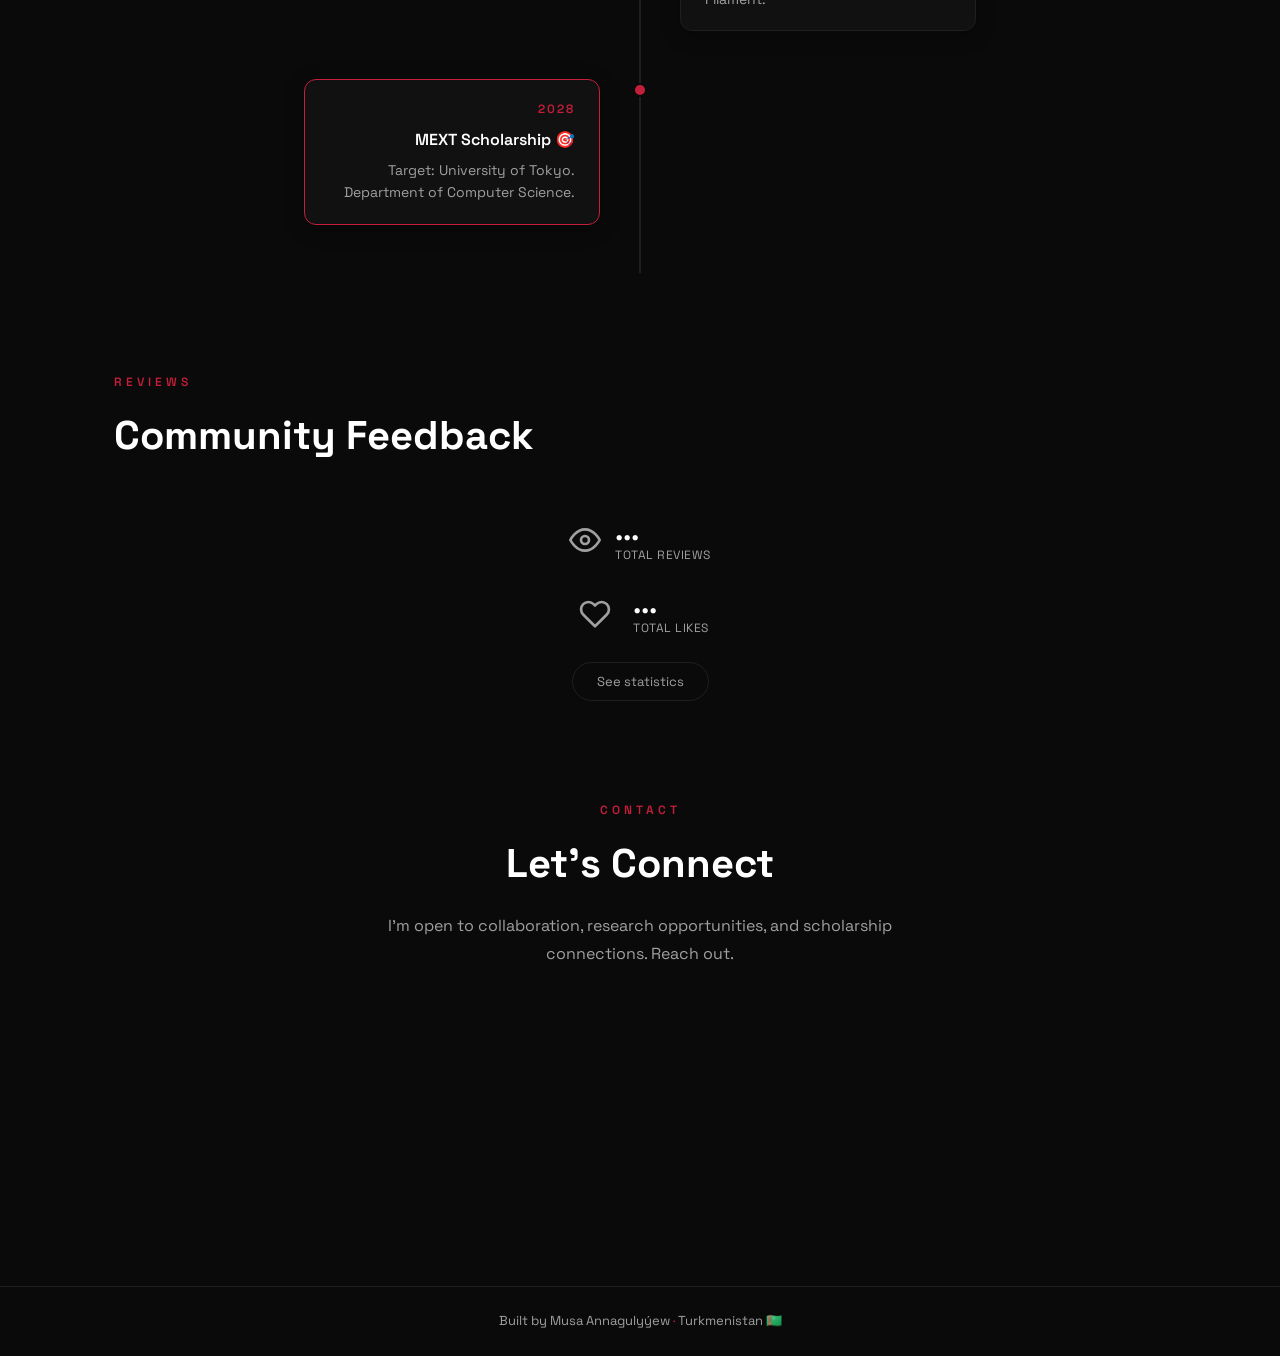
==== commit fc8b3c42: "add laravel, php, mysql" ====
--- a/index.html
+++ b/index.html
@@ -185,11 +185,19 @@
                 <div class="skill-category">
                     <h3 class="cat-title" data-i18n="skills_cat_backend">Backend & Tools</h3>
                     <div class="skill-items">
-                        <div class="skill-item"><img src="./logos/firebase.svg" alt="Firebase Auth"><span>Auth</span></div>
-                        <div class="skill-item"><img src="./logos/firebase.svg" alt="Firestore"><span>Firestore</span></div>
-                        <div class="skill-item"><img src="./logos/firebase.svg" alt="Realtime DB"><span>Realtime DB</span></div>
-                        <div class="skill-item"><img src="./logos/firebase.svg" alt="FCM"><span>FCM</span></div>
-                        <div class="skill-item"><img src="./logos/firebase.svg" alt="Storage"><span>Storage</span></div>
+                        <div class="skill-item"><img src="./logos/firebase.svg" alt="Firebase"><span>Firebase</span></div>
+                        <div class="skill-item">
+                            <img src="https://cdn.jsdelivr.net/gh/devicons/devicon/icons/laravel/laravel-plain.svg" alt="Laravel">
+                            <span>Laravel</span>
+                        </div>
+                        <div class="skill-item">
+                            <img src="https://cdn.jsdelivr.net/gh/devicons/devicon/icons/php/php-plain.svg" alt="PHP">
+                            <span>PHP</span>
+                        </div>
+                        <div class="skill-item">
+                            <img src="https://cdn.jsdelivr.net/gh/devicons/devicon/icons/mysql/mysql-original.svg" alt="MySQL">
+                            <span>MySQL</span>
+                        </div>
                     </div>
                 </div>
                 <div class="skill-category">
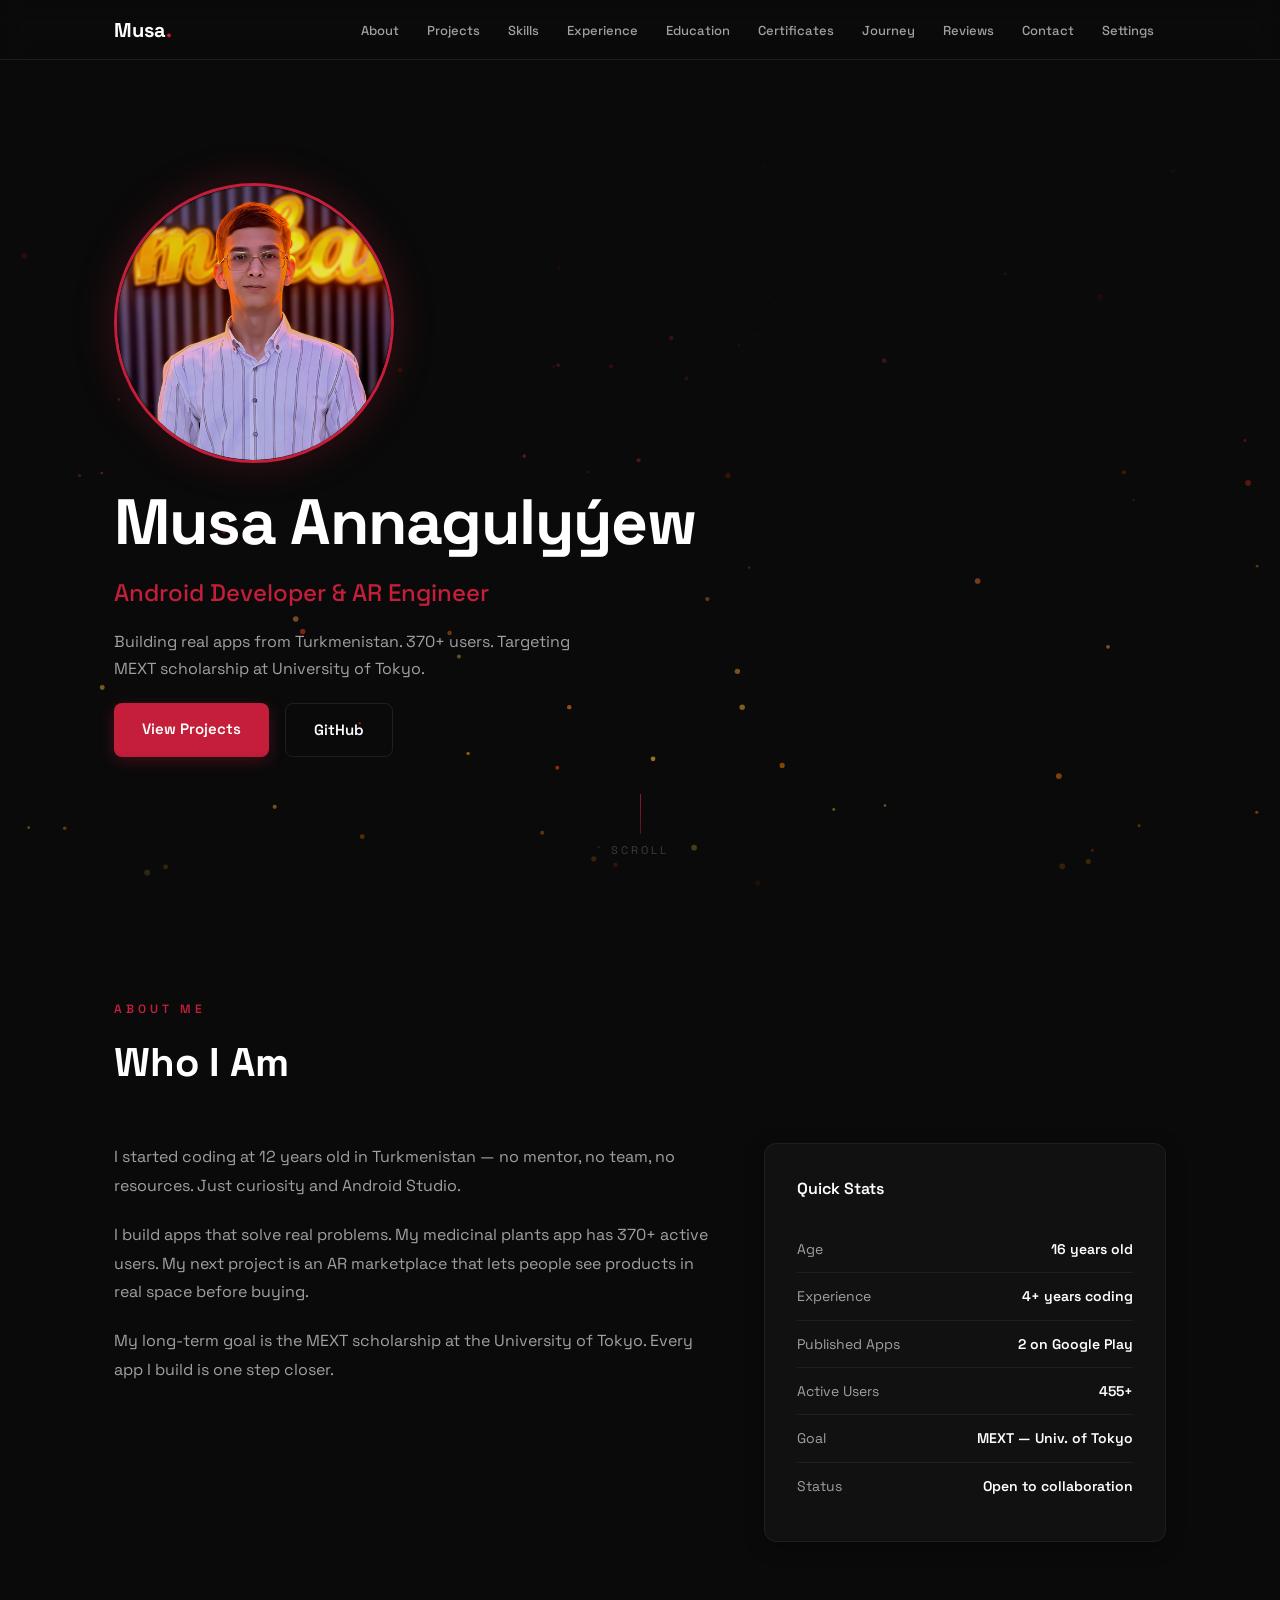
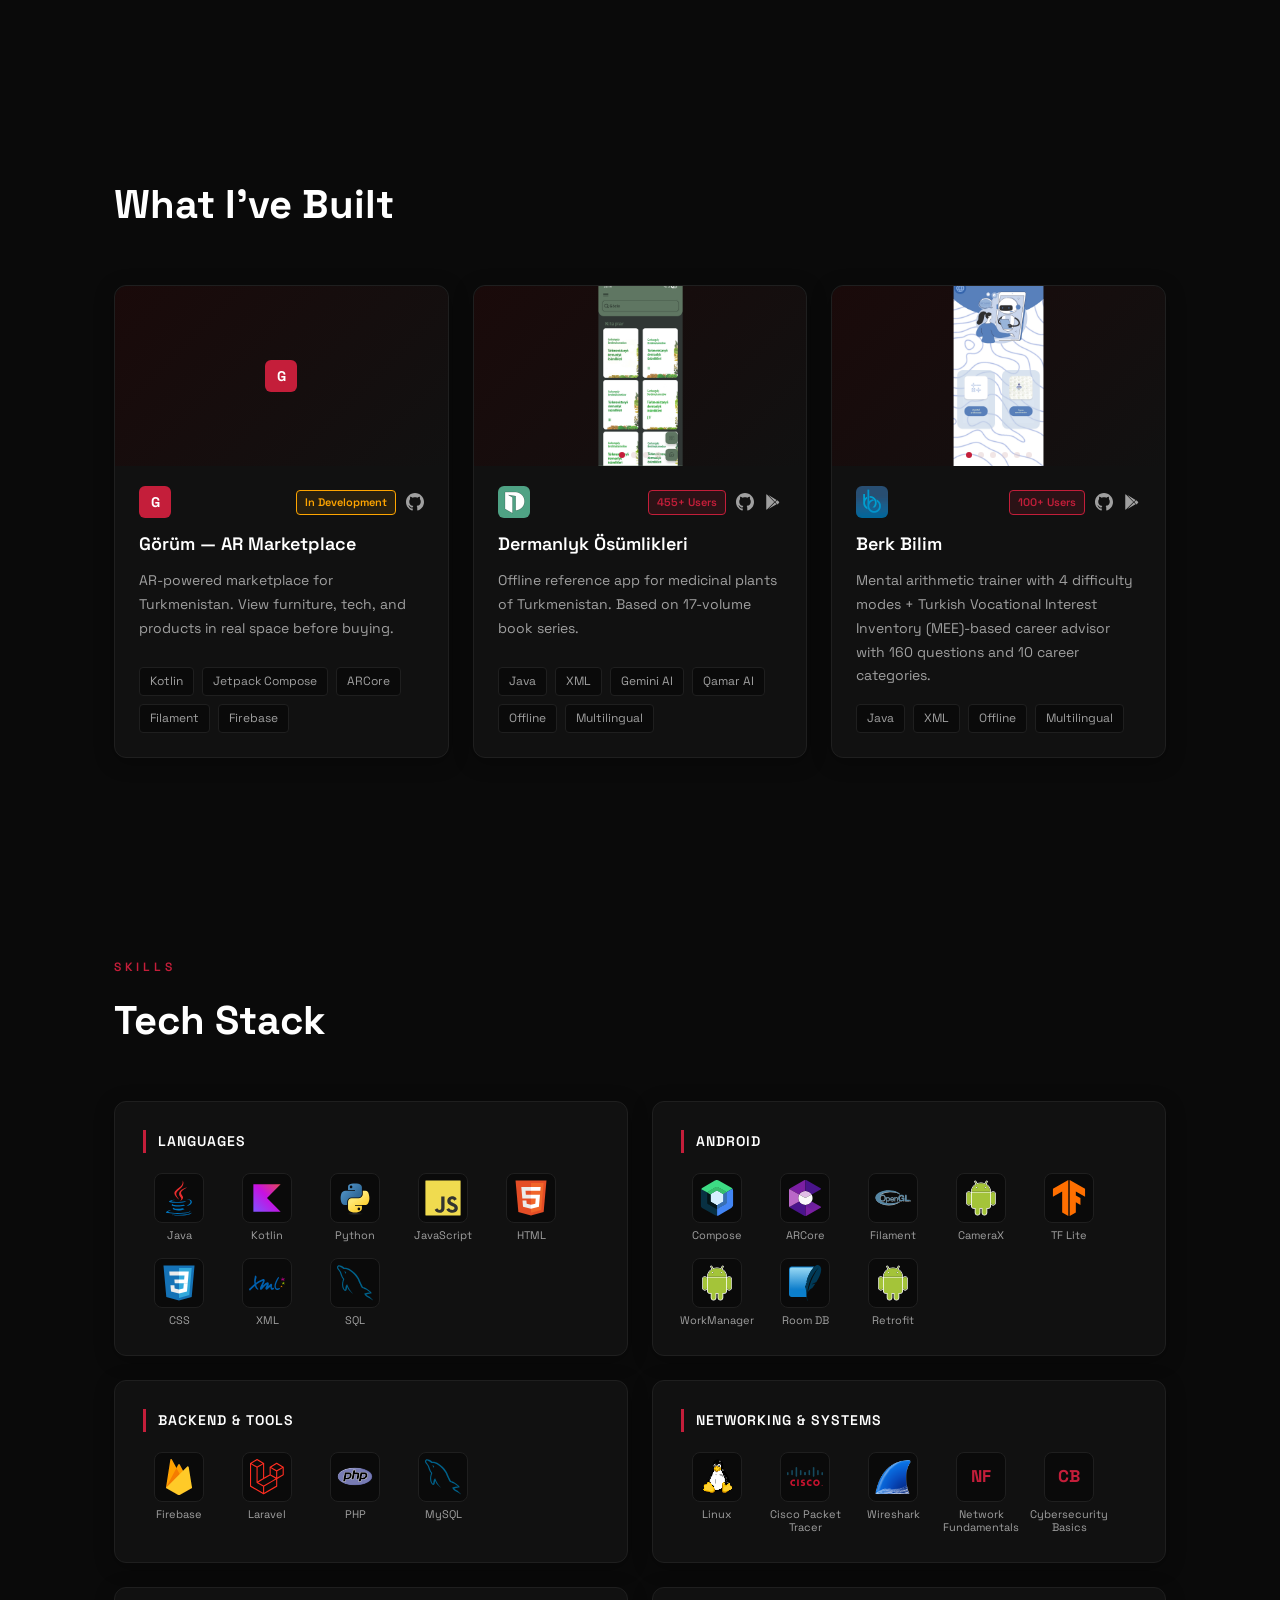
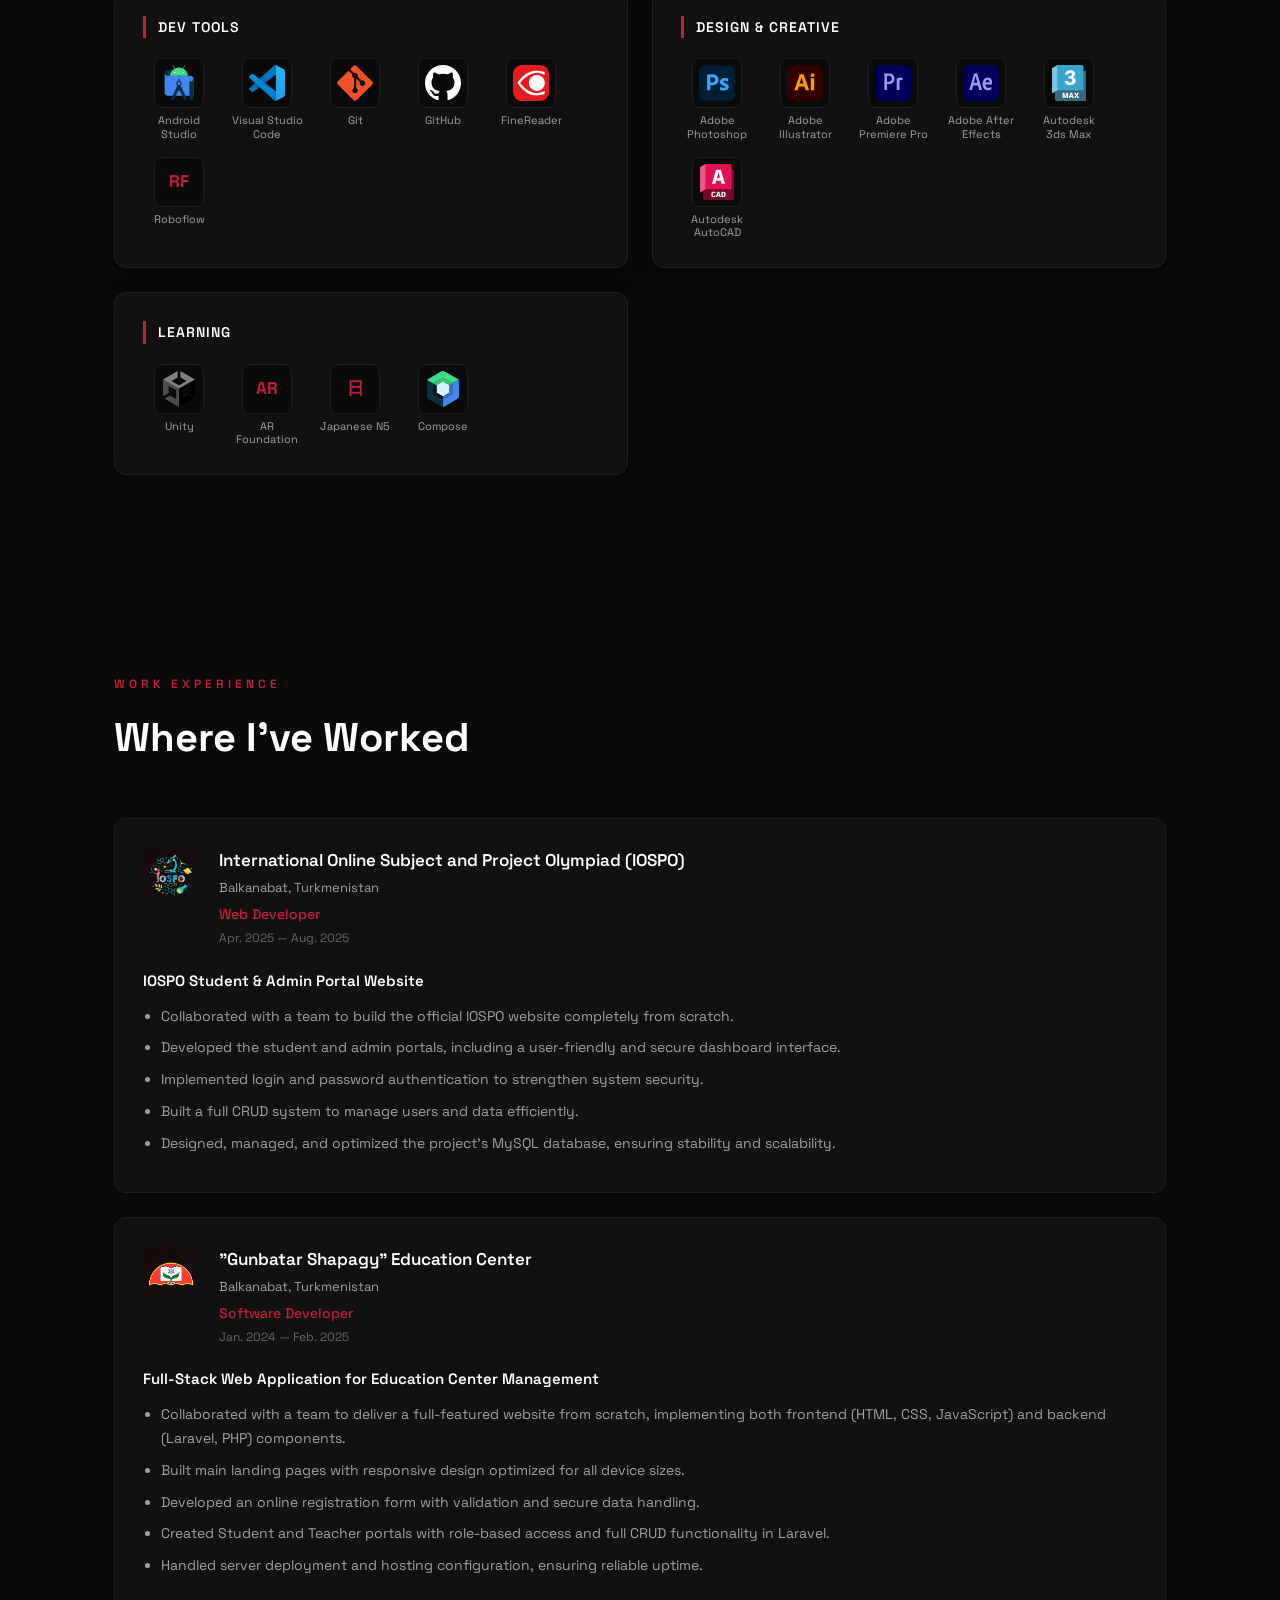
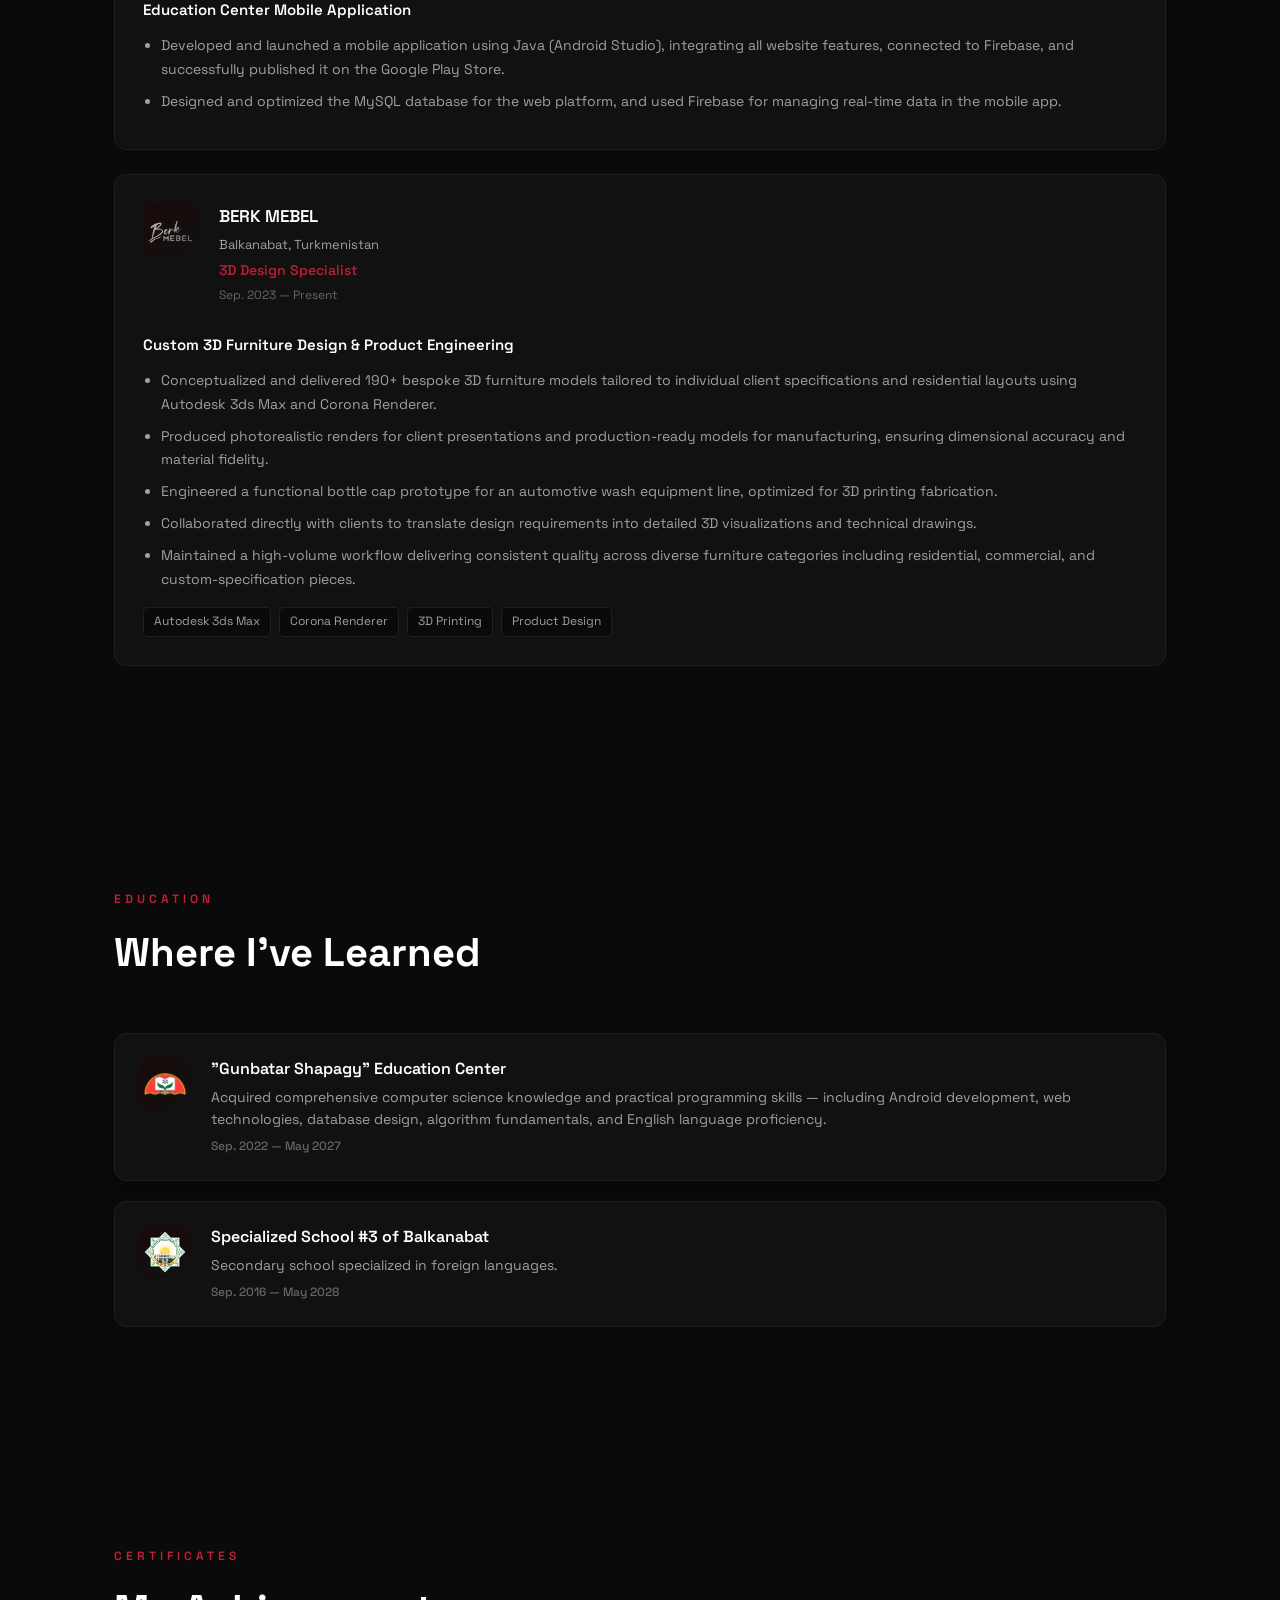
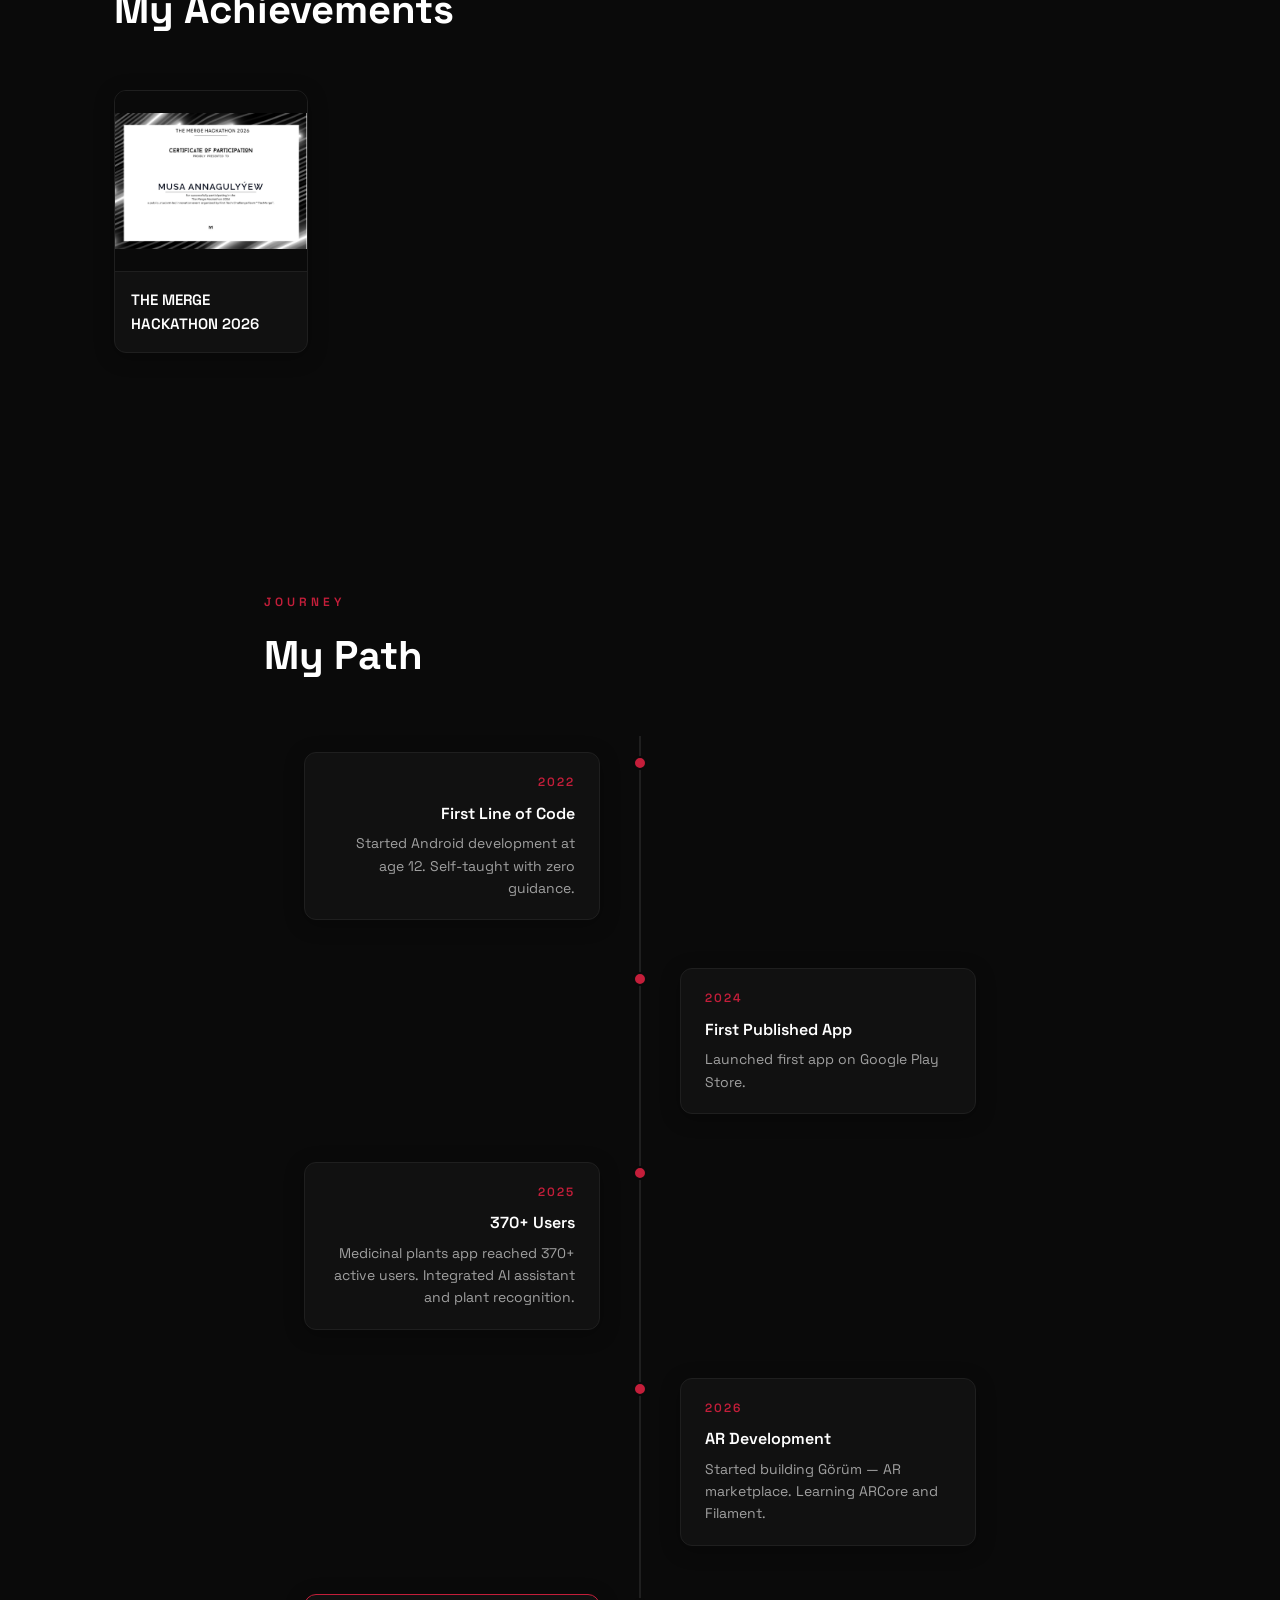
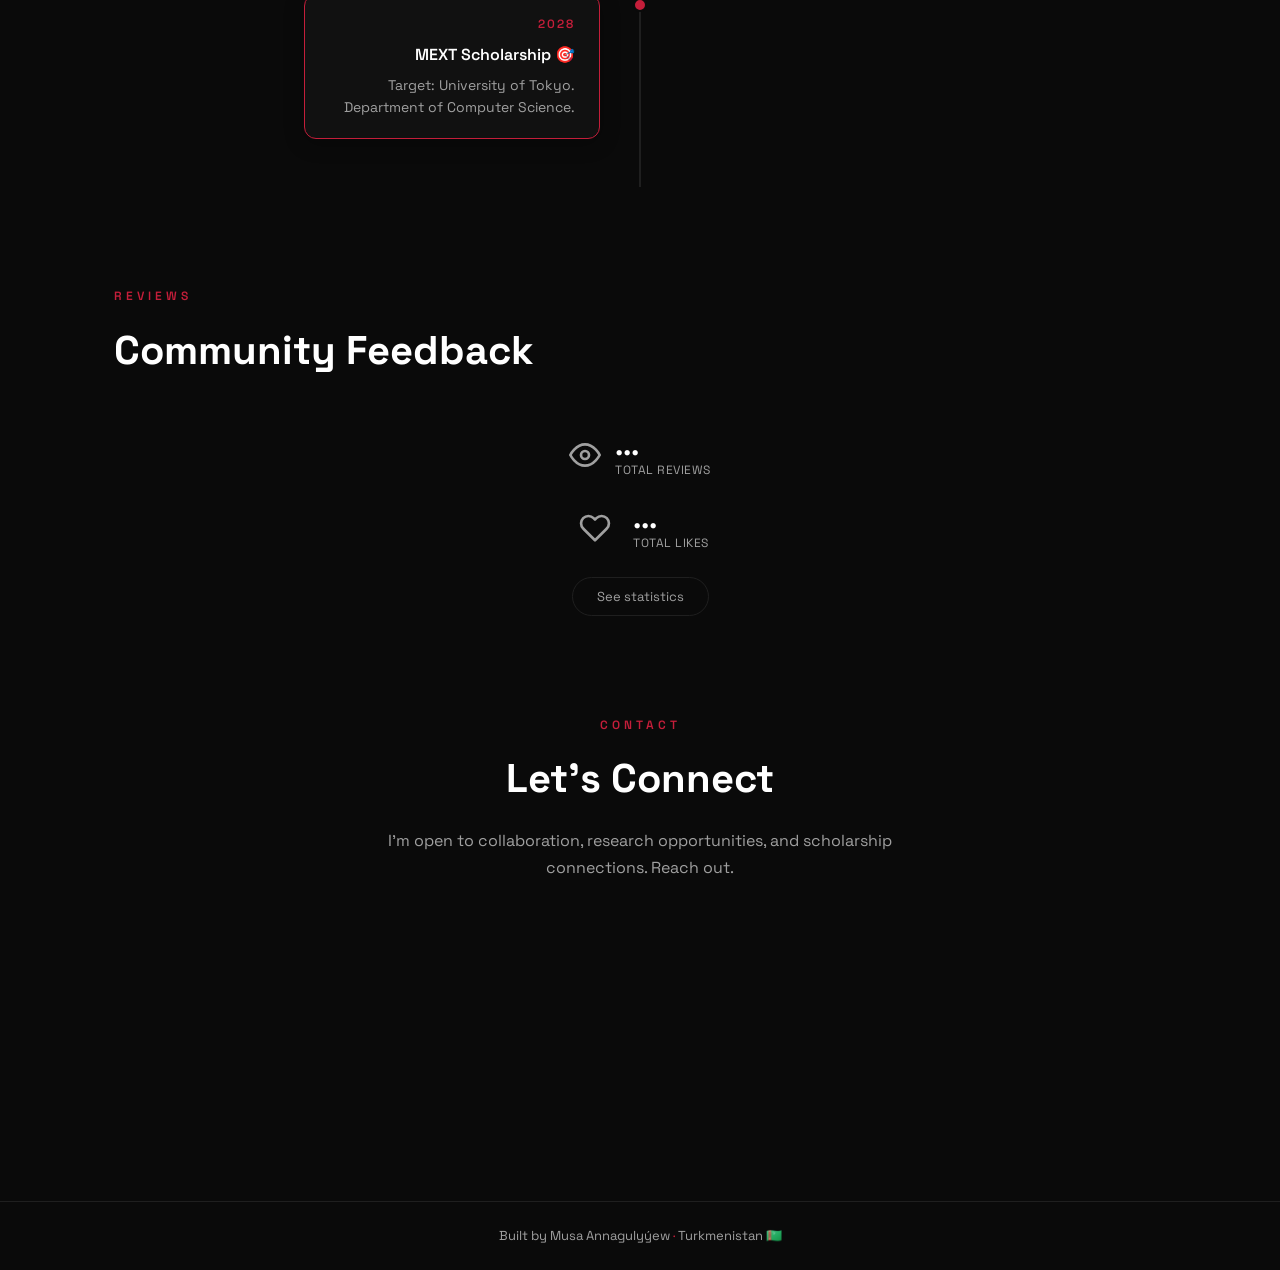
==== commit e49e30b0: "added local svg" ====
--- a/index.html
+++ b/index.html
@@ -172,30 +172,19 @@
                     </div>
                 </div>
                 <div class="skill-category">
-                    <h3 class="cat-title" data-i18n="skills_cat_design">Design & Creative</h3>
-                    <div class="skill-items">
-                        <div class="skill-item"><img src="./logos/photoshop.svg" alt="Adobe Photoshop"><span>Adobe Photoshop</span></div>
-                        <div class="skill-item"><img src="./logos/illustrator.svg" alt="Adobe Illustrator"><span>Adobe Illustrator</span></div>
-                        <div class="skill-item"><img src="./logos/premierepro.svg" alt="Adobe Premiere Pro"><span>Adobe Premiere Pro</span></div>
-                        <div class="skill-item"><img src="./logos/aftereffects.svg" alt="Adobe After Effects"><span>Adobe After Effects</span></div>
-                        <div class="skill-item"><img src="./logos/threedsmax.svg" alt="Autodesk 3ds Max"><span>Autodesk 3ds Max</span></div>
-                        <div class="skill-item"><img src="./logos/autocad.png" alt="Autodesk AutoCAD"><span>Autodesk AutoCAD</span></div>
-                    </div>
-                </div>
-                <div class="skill-category">
                     <h3 class="cat-title" data-i18n="skills_cat_backend">Backend & Tools</h3>
                     <div class="skill-items">
                         <div class="skill-item"><img src="./logos/firebase.svg" alt="Firebase"><span>Firebase</span></div>
                         <div class="skill-item">
-                            <img src="https://cdn.jsdelivr.net/gh/devicons/devicon/icons/laravel/laravel-plain.svg" alt="Laravel">
+                            <img src="./logos/laravel.svg" alt="Laravel">
                             <span>Laravel</span>
                         </div>
                         <div class="skill-item">
-                            <img src="https://cdn.jsdelivr.net/gh/devicons/devicon/icons/php/php-plain.svg" alt="PHP">
+                            <img src="./logos/php.svg" alt="PHP">
                             <span>PHP</span>
                         </div>
                         <div class="skill-item">
-                            <img src="https://cdn.jsdelivr.net/gh/devicons/devicon/icons/mysql/mysql-original.svg" alt="MySQL">
+                            <img src="./logos/mysql.svg" alt="MySQL">
                             <span>MySQL</span>
                         </div>
                     </div>
@@ -219,6 +208,17 @@
                         <div class="skill-item si-text"><svg class="si-white" viewBox="0 0 24 24" fill="currentColor"><path d="M12 0c-6.626 0-12 5.373-12 12 0 5.302 3.438 9.8 8.207 11.387.599.111.793-.261.793-.577v-2.234c-3.338.726-4.033-1.416-4.033-1.416-.546-1.387-1.333-1.756-1.333-1.756-1.089-.745.083-.729.083-.729 1.205.084 1.839 1.237 1.839 1.237 1.07 1.834 2.807 1.304 3.492.997.107-.775.418-1.305.762-1.604-2.665-.305-5.467-1.334-5.467-5.931 0-1.311.469-2.381 1.236-3.221-.124-.303-.535-1.524.117-3.176 0 0 1.008-.322 3.301 1.23.957-.266 1.983-.399 3.003-.404 1.02.005 2.047.138 3.006.404 2.291-1.552 3.297-1.23 3.297-1.23.653 1.653.242 2.874.118 3.176.77.84 1.235 1.911 1.235 3.221 0 4.609-2.807 5.624-5.479 5.921.43.372.823 1.102.823 2.222v3.293c0 .319.192.694.801.576 4.765-1.589 8.199-6.086 8.199-11.386 0-6.627-5.373-12-12-12z"></path></svg><span>GitHub</span></div>
                         <div class="skill-item"><img src="./logos/abbyy.svg" alt="FineReader"><span>FineReader</span></div>
                         <div class="skill-item si-text"><div class="si-fallback">RF</div><span>Roboflow</span></div>
+                    </div>
+                </div>
+                <div class="skill-category">
+                    <h3 class="cat-title" data-i18n="skills_cat_design">Design & Creative</h3>
+                    <div class="skill-items">
+                        <div class="skill-item"><img src="./logos/photoshop.svg" alt="Adobe Photoshop"><span>Adobe Photoshop</span></div>
+                        <div class="skill-item"><img src="./logos/illustrator.svg" alt="Adobe Illustrator"><span>Adobe Illustrator</span></div>
+                        <div class="skill-item"><img src="./logos/premierepro.svg" alt="Adobe Premiere Pro"><span>Adobe Premiere Pro</span></div>
+                        <div class="skill-item"><img src="./logos/aftereffects.svg" alt="Adobe After Effects"><span>Adobe After Effects</span></div>
+                        <div class="skill-item"><img src="./logos/threedsmax.svg" alt="Autodesk 3ds Max"><span>Autodesk 3ds Max</span></div>
+                        <div class="skill-item"><img src="./logos/autocad.png" alt="Autodesk AutoCAD"><span>Autodesk AutoCAD</span></div>
                     </div>
                 </div>
                 <div class="skill-category">
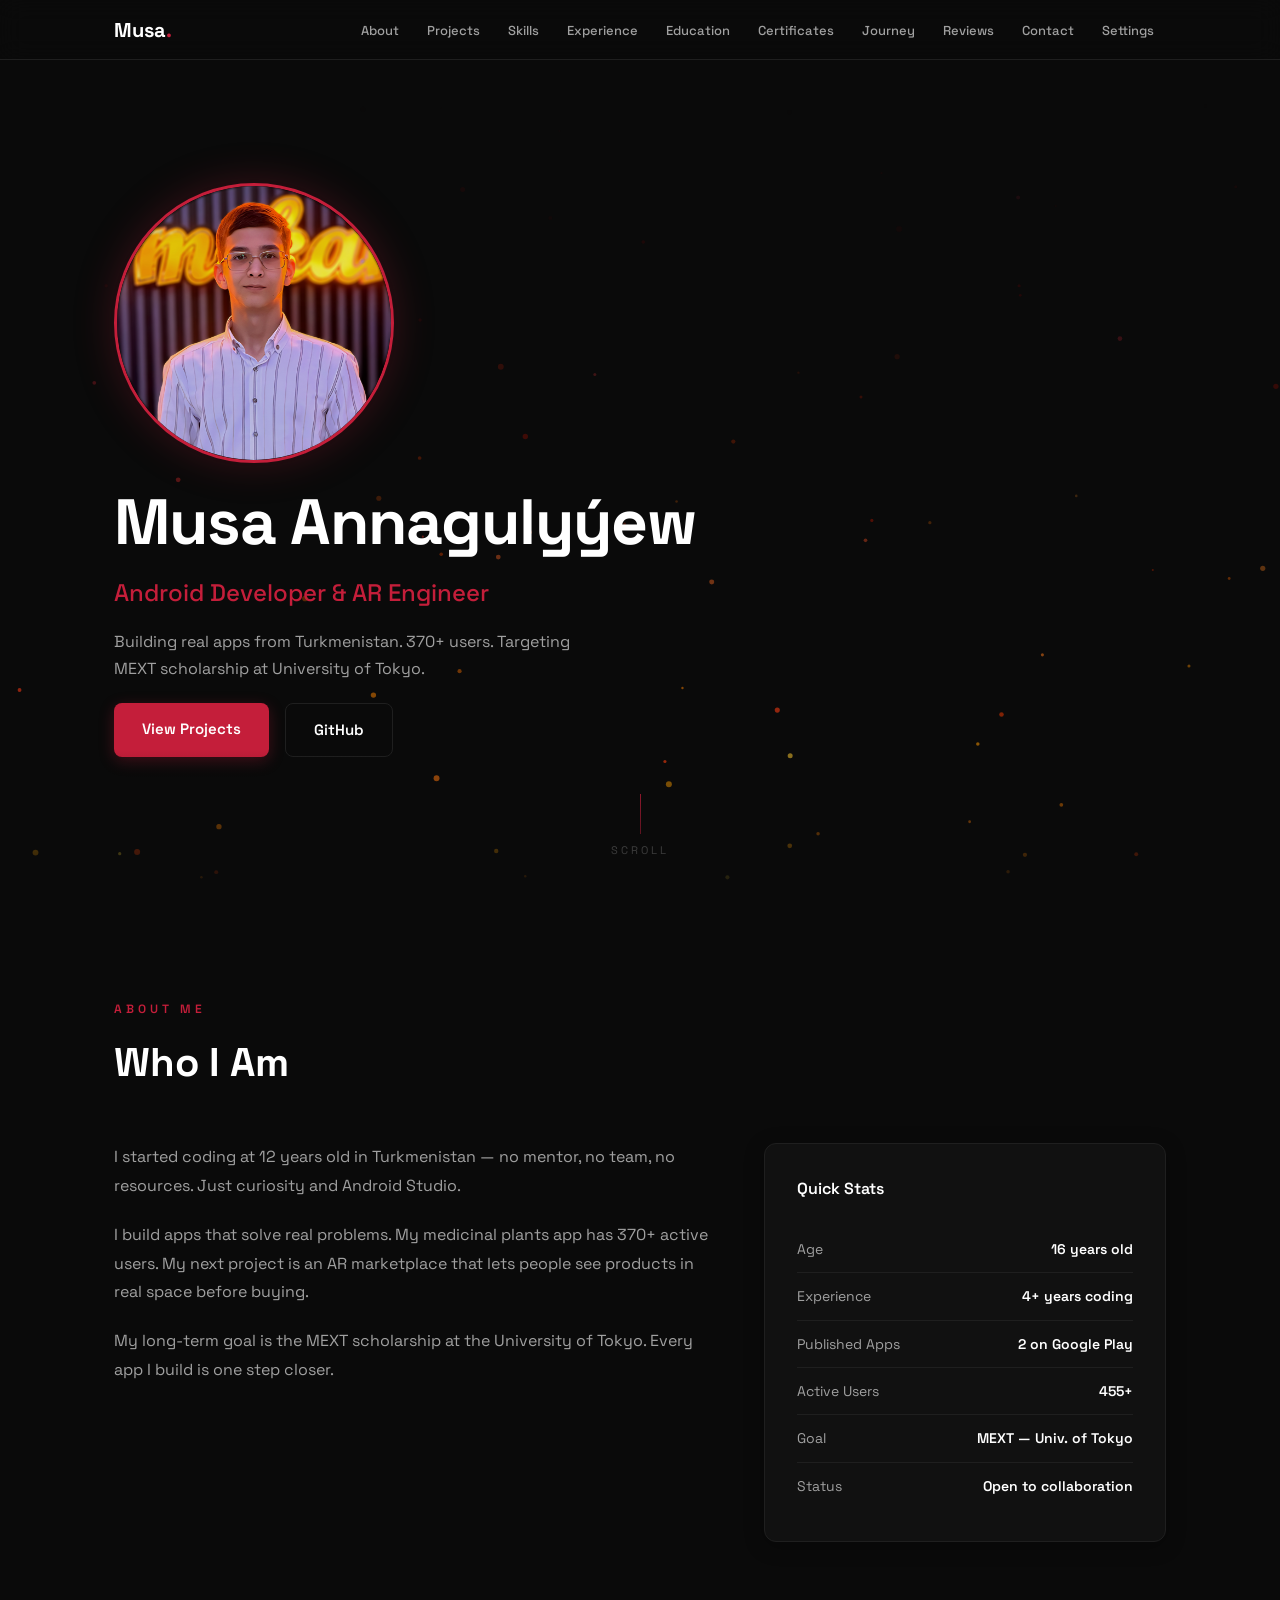
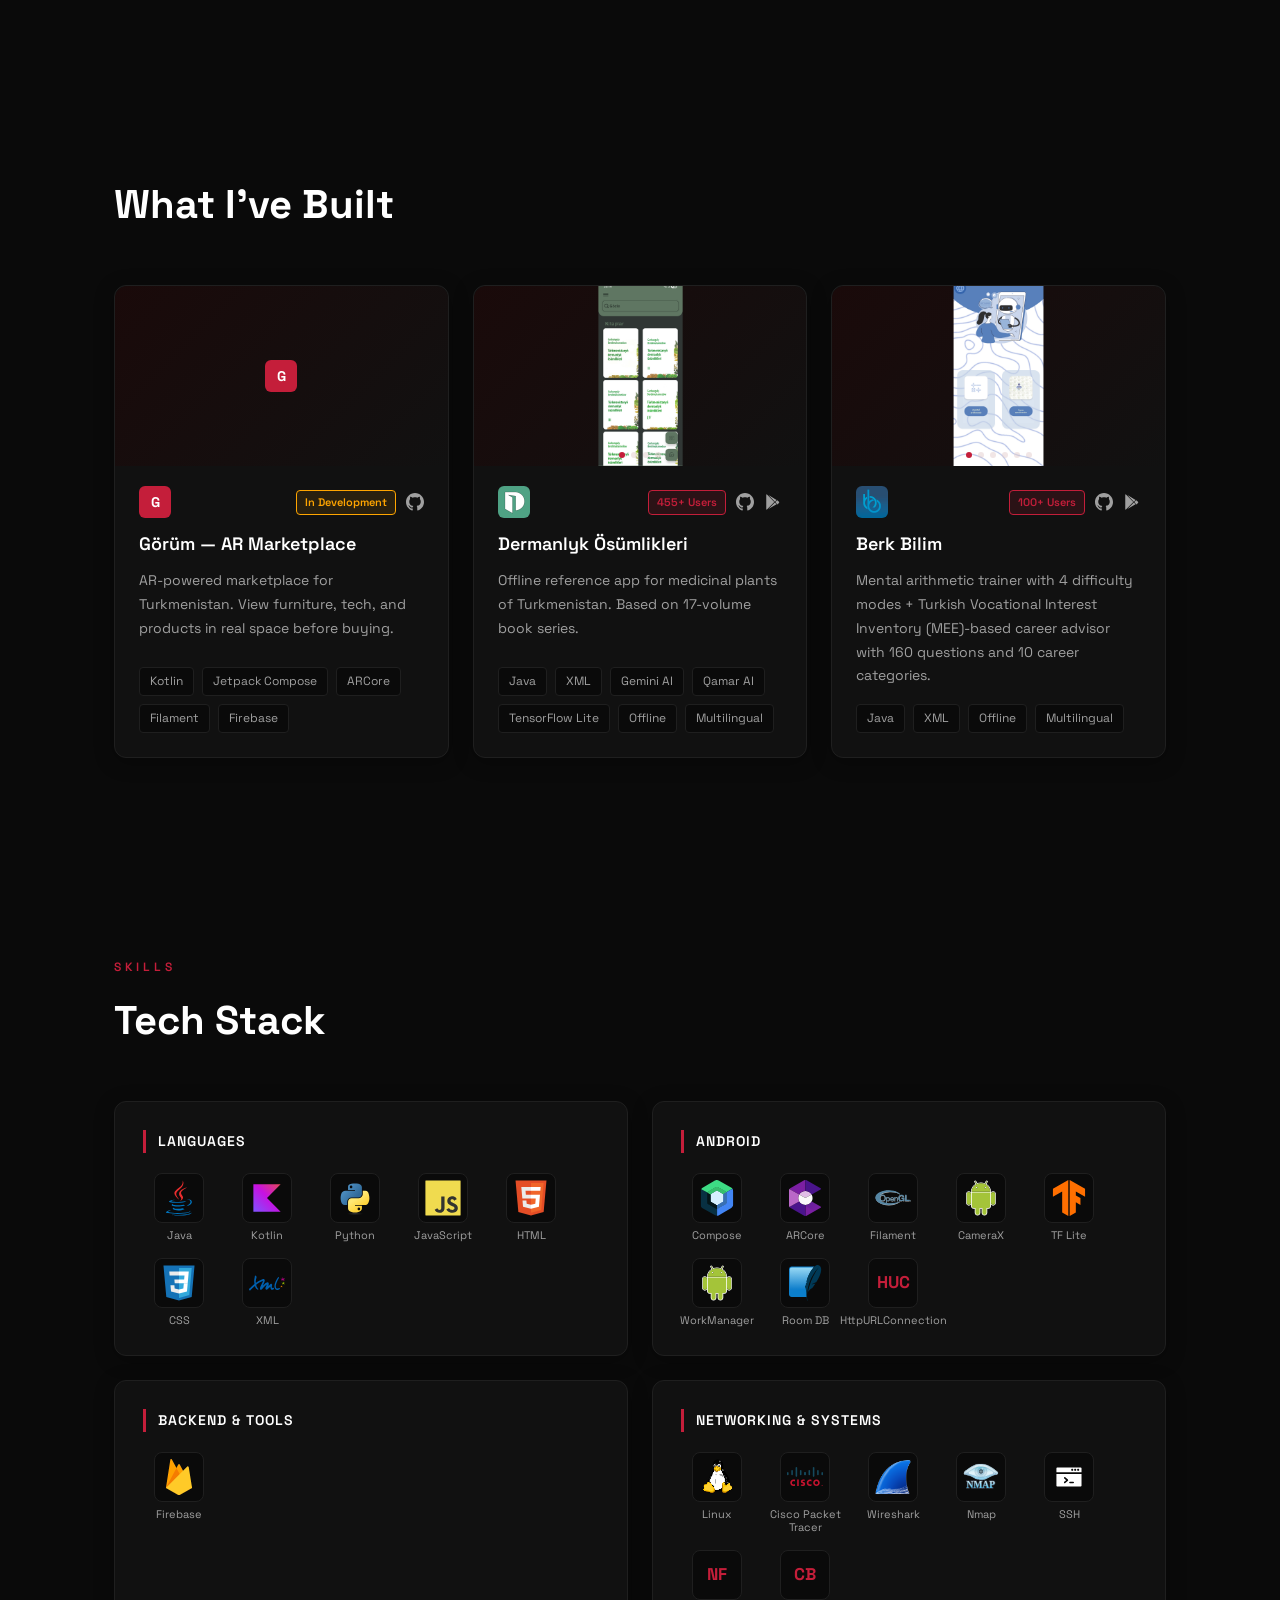
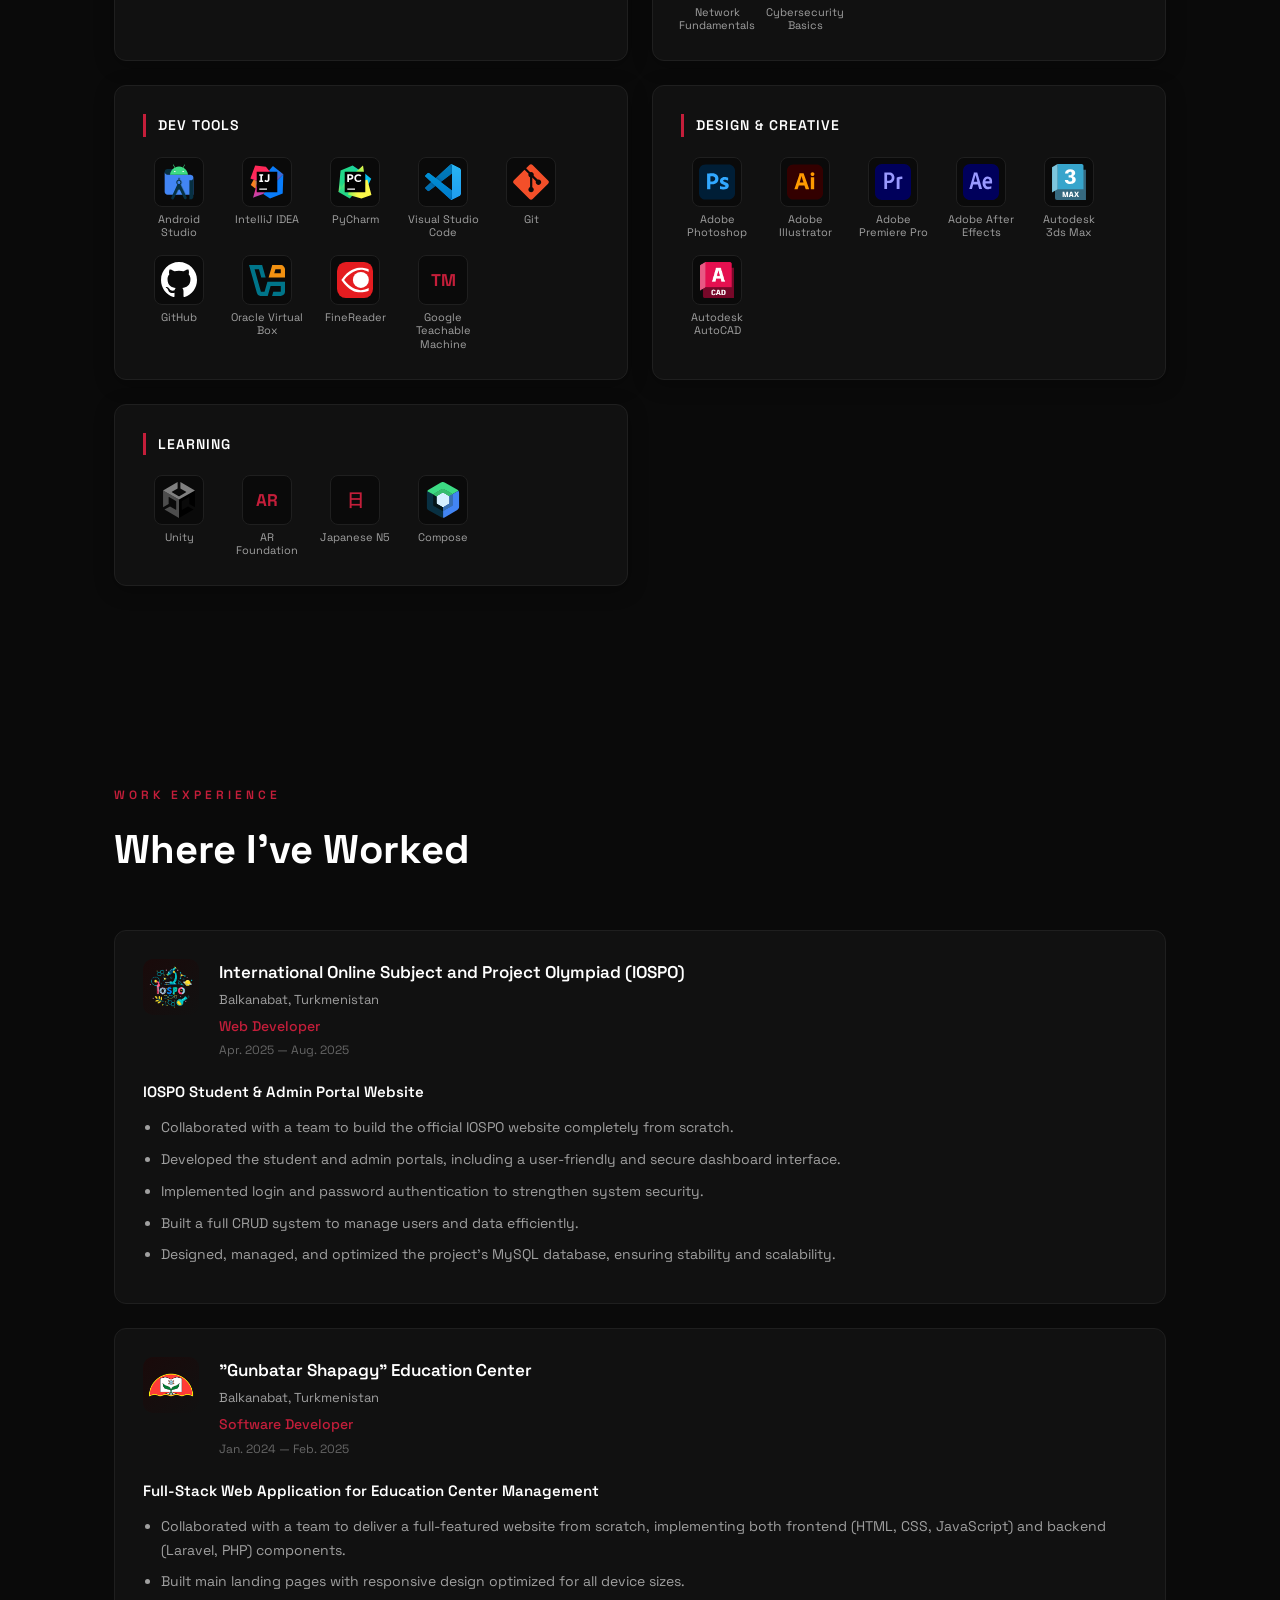
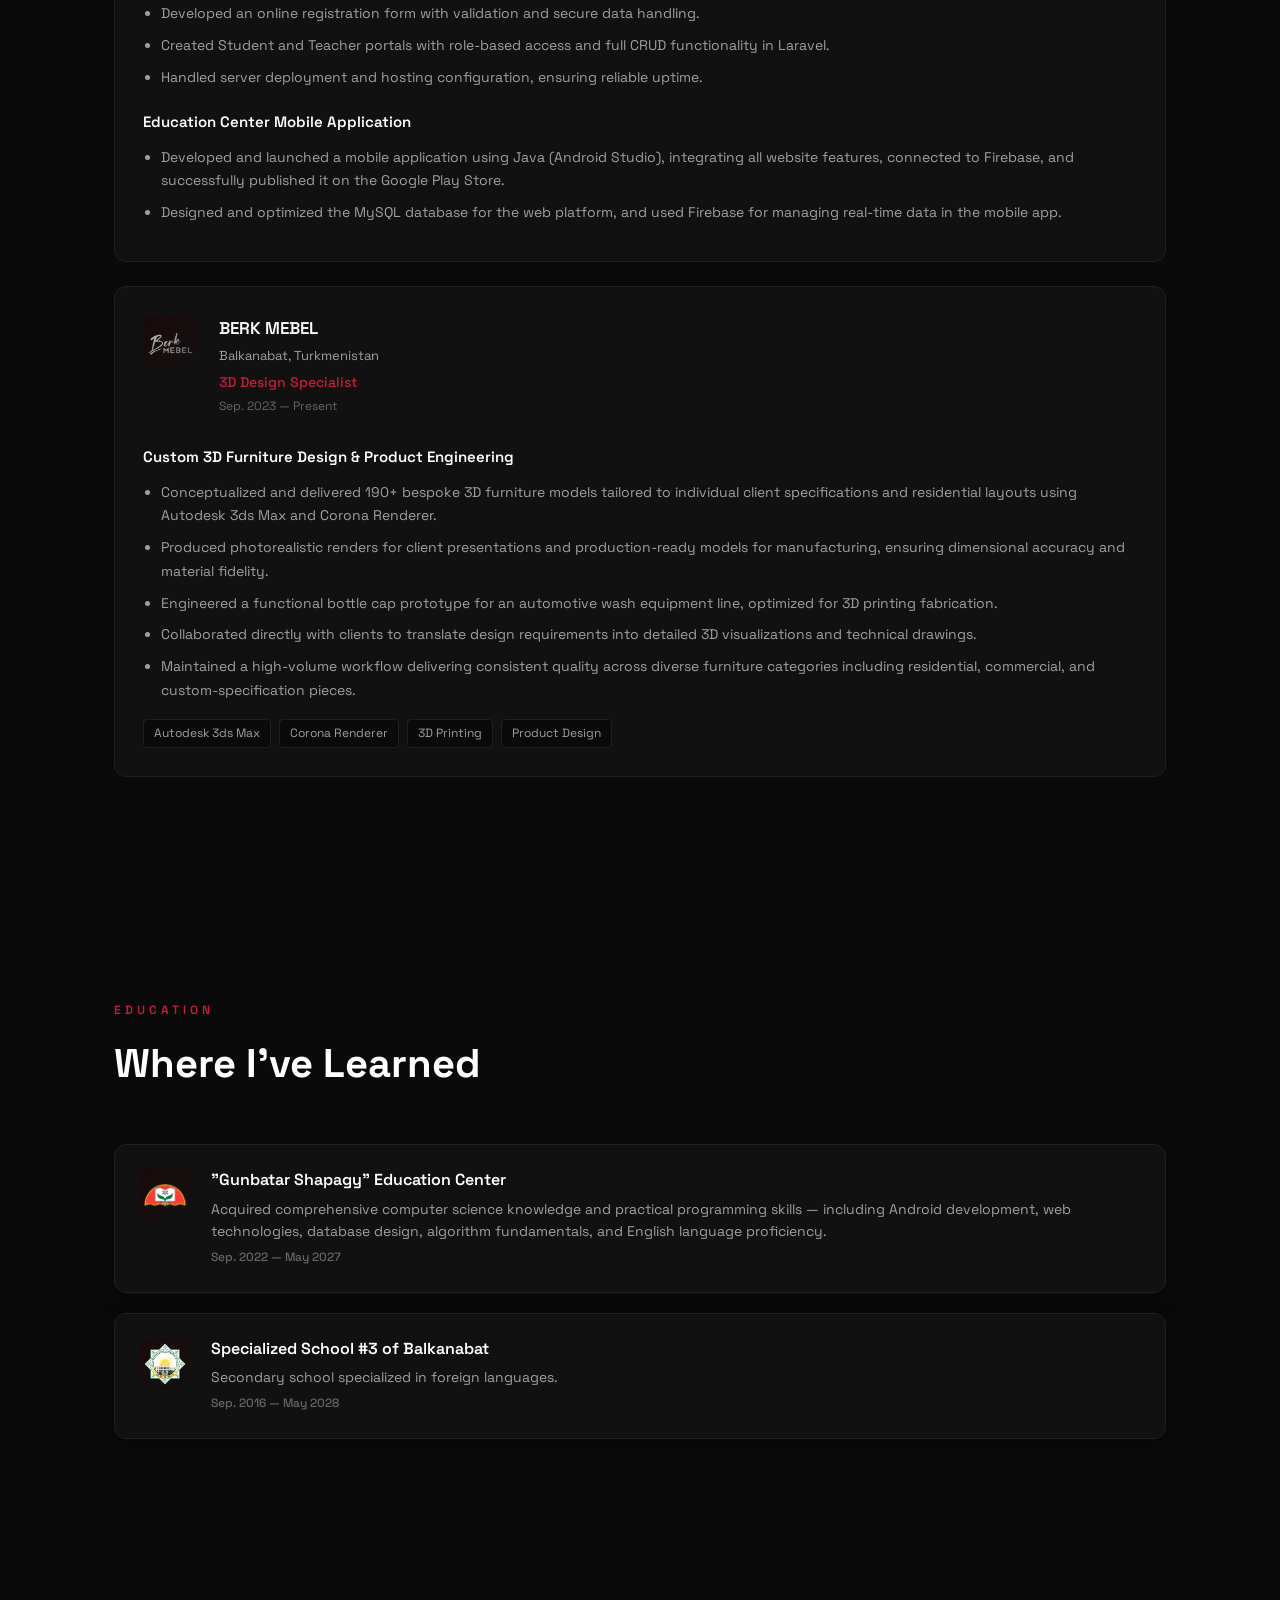
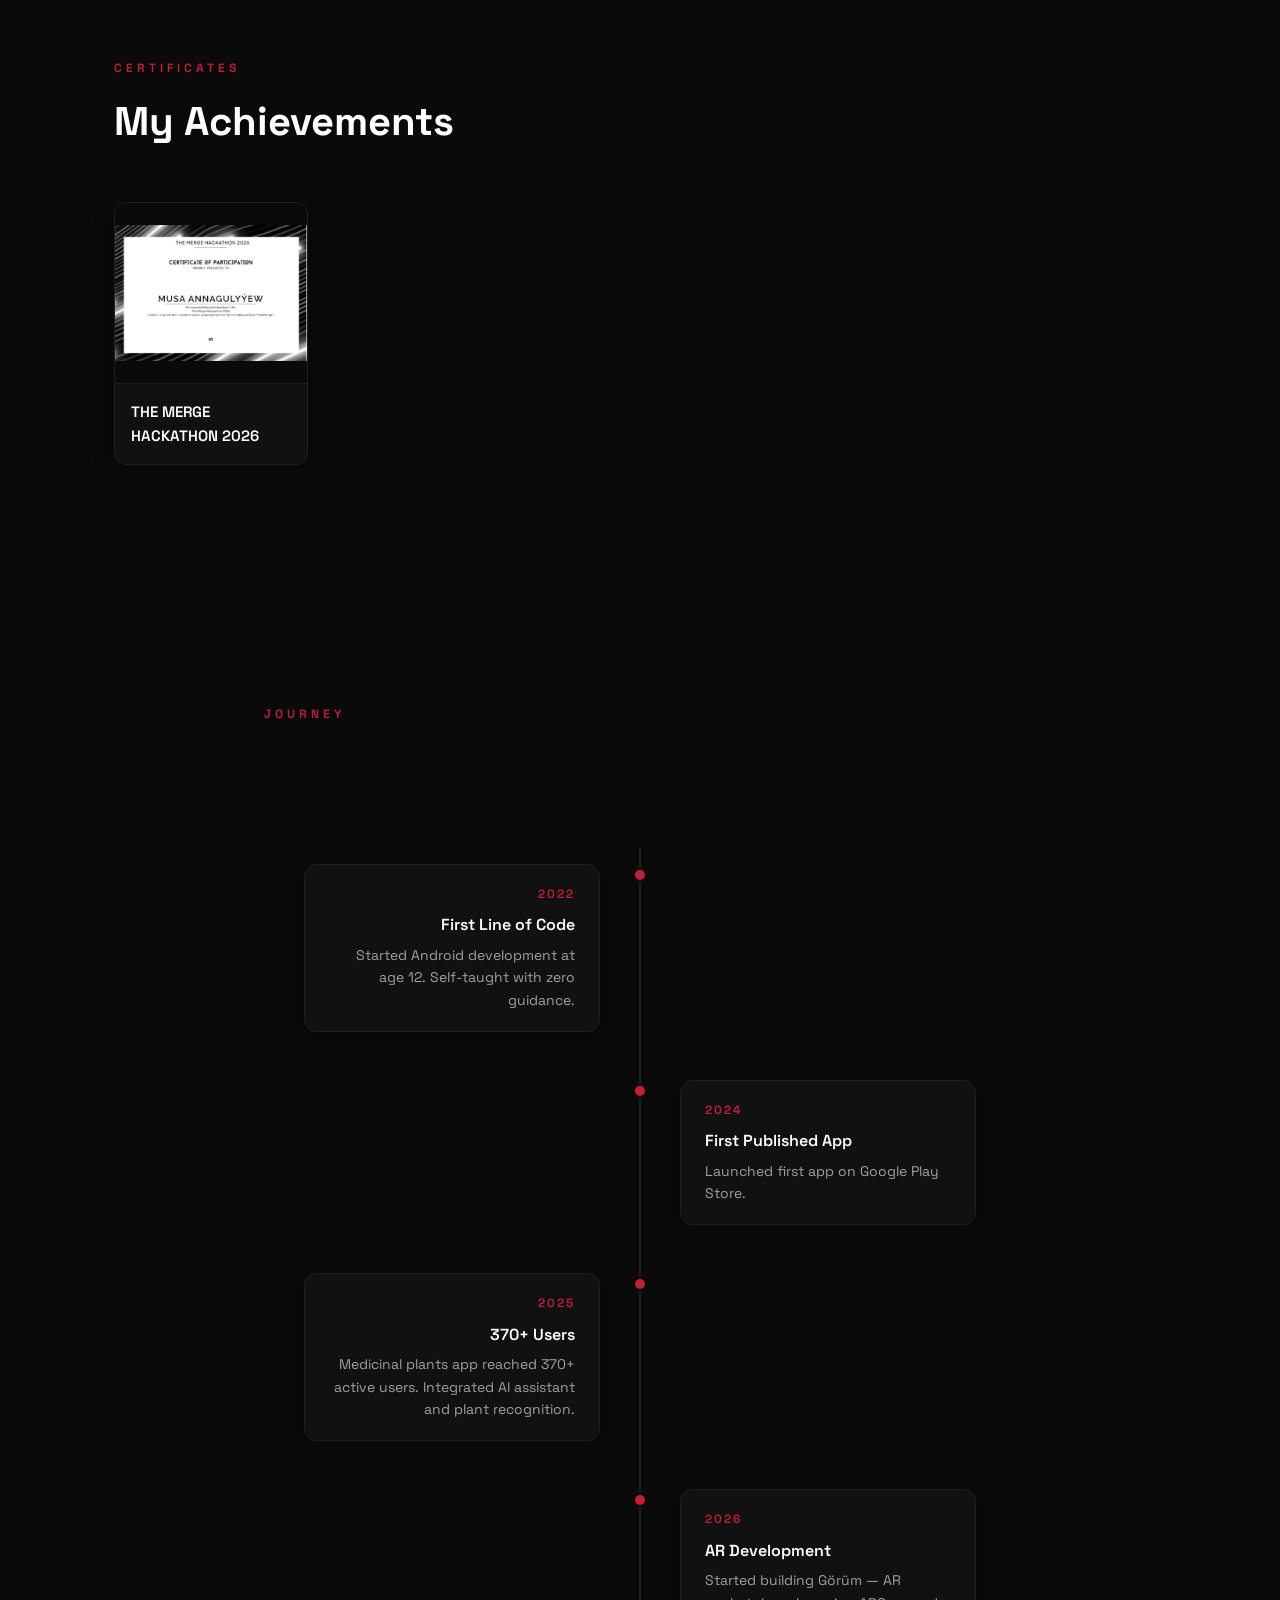
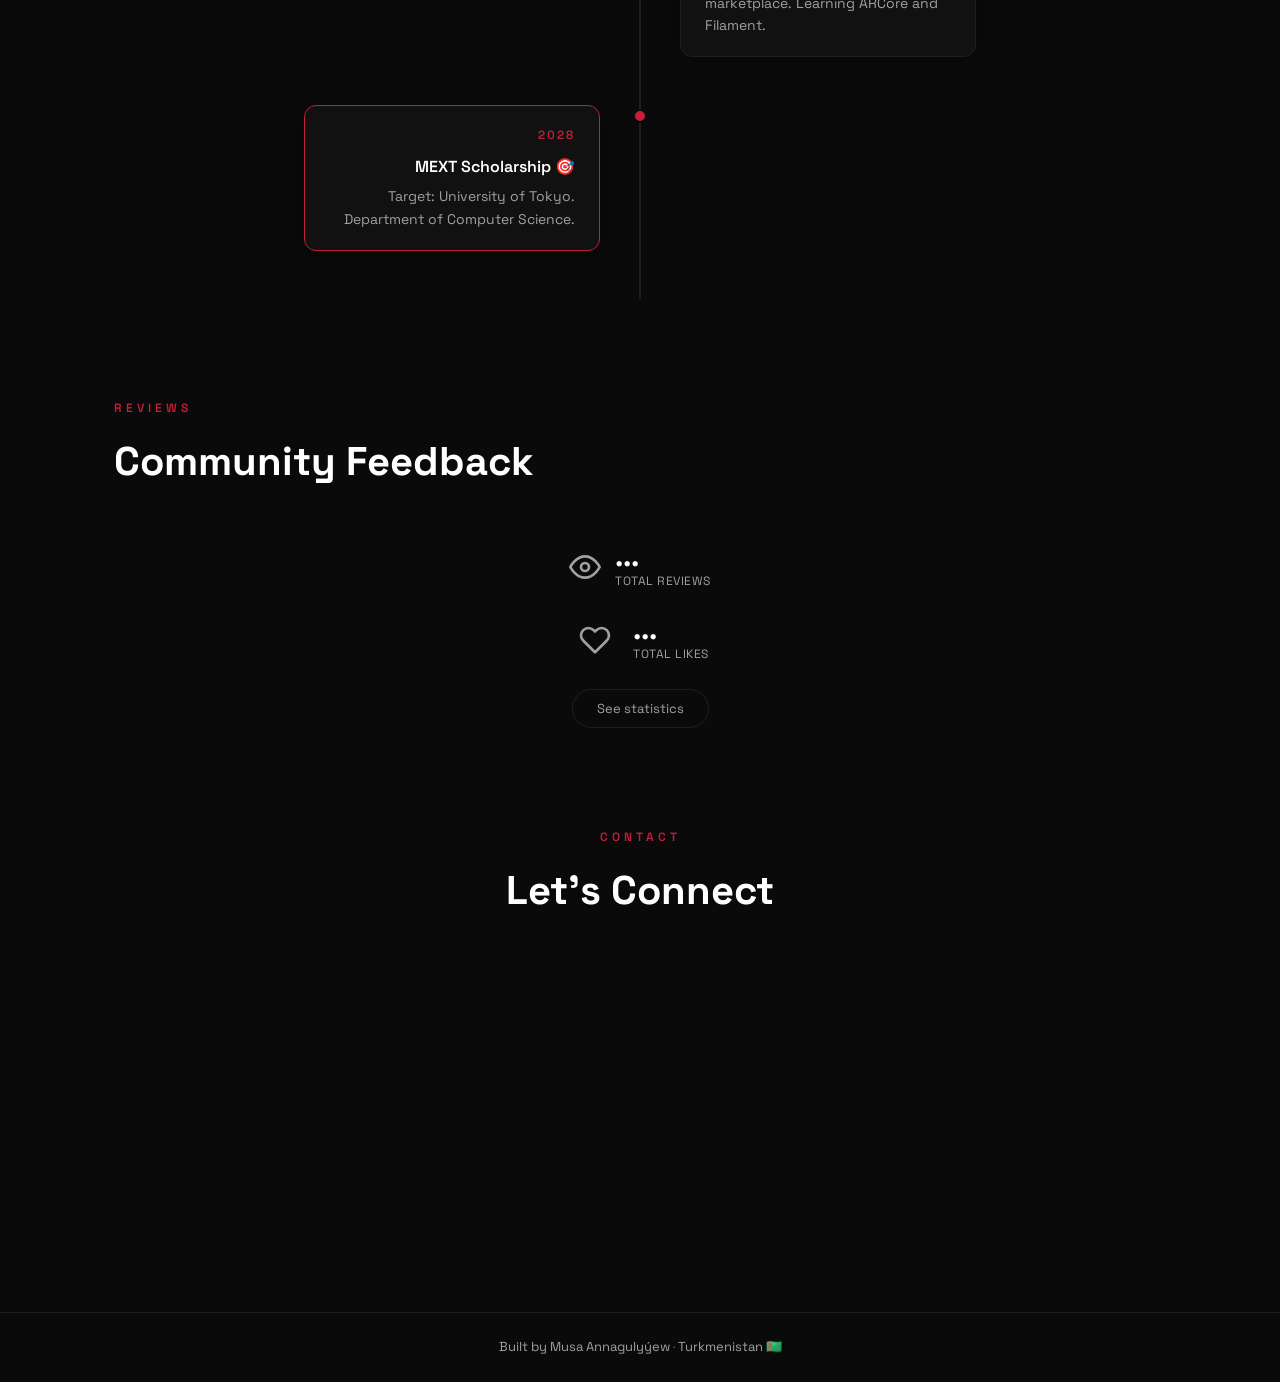
==== commit 0282635d: "added and removed some skills" ====
--- a/index.html
+++ b/index.html
@@ -154,8 +154,8 @@
                         <div class="skill-item"><img src="./logos/javascript.svg" alt="JavaScript"><span>JavaScript</span></div>
                         <div class="skill-item"><img src="./logos/html5.svg" alt="HTML"><span>HTML</span></div>
                         <div class="skill-item"><img src="./logos/css3.svg" alt="CSS"><span>CSS</span></div>
+                        <!-- <div class="skill-item"><img src="./logos/mysql.svg" alt="SQL"><span>SQL</span></div> -->
                         <div class="skill-item"><img src="./logos/xml.svg" alt="XML"><span>XML</span></div>
-                        <div class="skill-item"><img src="./logos/mysql.svg" alt="SQL"><span>SQL</span></div>
                     </div>
                 </div>
                 <div class="skill-category">
@@ -168,25 +168,17 @@
                         <div class="skill-item"><img src="./logos/tensorflow.svg" alt="TensorFlow Lite"><span>TF Lite</span></div>
                         <div class="skill-item"><img src="./logos/android.svg" alt="WorkManager"><span>WorkManager</span></div>
                         <div class="skill-item"><img src="./logos/sqlite.svg" alt="Room DB"><span>Room DB</span></div>
-                        <div class="skill-item"><img src="./logos/android.svg" alt="Retrofit"><span>Retrofit</span></div>
+                        <div class="skill-item si-text"><div class="si-fallback">HUC</div><span>HttpURLConnection</span></div>
+                        <!-- <div class="skill-item"><img src="./logos/android.svg" alt="Retrofit"><span>Retrofit</span></div> -->
                     </div>
                 </div>
                 <div class="skill-category">
                     <h3 class="cat-title" data-i18n="skills_cat_backend">Backend & Tools</h3>
                     <div class="skill-items">
                         <div class="skill-item"><img src="./logos/firebase.svg" alt="Firebase"><span>Firebase</span></div>
-                        <div class="skill-item">
-                            <img src="./logos/laravel.svg" alt="Laravel">
-                            <span>Laravel</span>
-                        </div>
-                        <div class="skill-item">
-                            <img src="./logos/php.svg" alt="PHP">
-                            <span>PHP</span>
-                        </div>
-                        <div class="skill-item">
-                            <img src="./logos/mysql.svg" alt="MySQL">
-                            <span>MySQL</span>
-                        </div>
+                        <!-- <div class="skill-item"><img src="./logos/laravel.svg" alt="Laravel"><span>Laravel</span></div>
+                        <div class="skill-item"><img src="./logos/php.svg" alt="PHP"><span>PHP</span></div>
+                        <div class="skill-item"><img src="./logos/mysql.svg" alt="MySQL"><span>MySQL</span></div> -->
                     </div>
                 </div>
                 <div class="skill-category">
@@ -195,6 +187,8 @@
                         <div class="skill-item"><img src="./logos/linux.svg" alt="Linux"><span>Linux</span></div>
                         <div class="skill-item"><img src="./logos/cisco.svg" alt="Cisco Packet Tracer"><span>Cisco Packet Tracer</span></div>
                         <div class="skill-item"><img src="./logos/wireshark.png" alt="Wireshark"><span>Wireshark</span></div>
+                        <div class="skill-item"><img src="./logos/nmap.svg" alt="Nmap"><span>Nmap</span></div>
+                        <div class="skill-item si-text"><svg class="si-white" viewBox="0 0 73 73" fill="currentColor" width="32" height="32"><g transform="translate(11.000000, 17.000000)"><path d="M49.2407485,0.0215730994 L1.65983626,0.0215730994 C0.743128655,0.0215730994 0,0.76480117 0,1.68140936 L0,9.94480117 L50.9005848,9.94480117 L50.9005848,1.68140936 C50.9005848,0.76480117 50.1574561,0.0215730994 49.2407485,0.0215730994 Z M32.0399298,7.19626901 C30.8196082,7.19626901 29.826848,6.20350877 29.826848,4.98318713 C29.826848,3.7628655 30.8196082,2.77010526 32.0399298,2.77010526 C33.2602515,2.77010526 34.2530117,3.7628655 34.2530117,4.98318713 C34.2530117,6.20350877 33.2602515,7.19626901 32.0399298,7.19626901 Z M38.0686667,7.19626901 C36.848345,7.19626901 35.8555848,6.20350877 35.8555848,4.98318713 C35.8555848,3.7628655 36.848345,2.77010526 38.0686667,2.77010526 C39.2889883,2.77010526 40.2817485,3.7628655 40.2817485,4.98318713 C40.2817485,6.20350877 39.2889883,7.19626901 38.0686667,7.19626901 Z M44.0974035,7.19626901 C42.8770819,7.19626901 41.8843216,6.20350877 41.8843216,4.98318713 C41.8843216,3.7628655 42.8770819,2.77010526 44.0974035,2.77010526 C45.3177251,2.77010526 46.3104854,3.7628655 46.3104854,4.98318713 C46.3104854,6.20350877 45.3177251,7.19626901 44.0974035,7.19626901 Z"/><path d="M0,13.2643743 L0,37.0905205 C0,38.0071287 0.743128655,38.7503567 1.65983626,38.7503567 L49.240848,38.7503567 C50.1574561,38.7503567 50.9006842,38.0072281 50.9006842,37.0905205 L50.9006842,13.2643743 L0,13.2643743 Z M23.4073099,27.2714795 L17.9739708,31.8946842 C17.2758772,32.4887895 16.2283392,32.404386 15.6342339,31.706193 C15.0401287,31.0080994 15.1245322,29.9605614 15.8227251,29.3664561 L19.7704035,26.0073158 L15.8227251,22.6481754 C15.1245322,22.0540702 15.0402281,21.0066316 15.6342339,20.3084386 C16.2282398,19.6101462 17.2758772,19.5259415 17.9739708,20.1199474 L23.4073099,24.743152 C24.185731,25.4055556 24.185731,26.6091754 23.4073099,27.2714795 Z M34.0021871,32.2903567 L27.4453567,32.2903567 C26.5287485,32.2903567 25.7855205,31.5472281 25.7855205,30.6305205 C25.7855205,29.7138129 26.5286491,28.9706842 27.4453567,28.9706842 L34.0021871,28.9706842 C34.9187953,28.9706842 35.6620234,29.7138129 35.6620234,30.6305205 C35.6620234,31.5472281 34.9187953,32.2903567 34.0021871,32.2903567 Z"/></g></svg><span>SSH</span></div>
                         <div class="skill-item si-text"><div class="si-fallback">NF</div><span>Network Fundamentals</span></div>
                         <div class="skill-item si-text"><div class="si-fallback">CB</div><span>Cybersecurity Basics</span></div>
                     </div>
@@ -203,11 +197,14 @@
                     <h3 class="cat-title" data-i18n="skills_cat_dev">Dev Tools</h3>
                     <div class="skill-items">
                         <div class="skill-item"><img src="./logos/androidstudio.svg" alt="Android Studio"><span>Android Studio</span></div>
+                        <div class="skill-item"><img src="./logos/intellij.svg" alt="IntelliJ IDEA"><span>IntelliJ IDEA</span></div>
+                        <div class="skill-item"><img src="./logos/pycharm.svg" alt="PyCharm"><span>PyCharm</span></div>
                         <div class="skill-item"><img src="./logos/vscode.svg" alt="Visual Studio Code"><span>Visual Studio Code</span></div>
                         <div class="skill-item"><img src="./logos/git.svg" alt="Git"><span>Git</span></div>
                         <div class="skill-item si-text"><svg class="si-white" viewBox="0 0 24 24" fill="currentColor"><path d="M12 0c-6.626 0-12 5.373-12 12 0 5.302 3.438 9.8 8.207 11.387.599.111.793-.261.793-.577v-2.234c-3.338.726-4.033-1.416-4.033-1.416-.546-1.387-1.333-1.756-1.333-1.756-1.089-.745.083-.729.083-.729 1.205.084 1.839 1.237 1.839 1.237 1.07 1.834 2.807 1.304 3.492.997.107-.775.418-1.305.762-1.604-2.665-.305-5.467-1.334-5.467-5.931 0-1.311.469-2.381 1.236-3.221-.124-.303-.535-1.524.117-3.176 0 0 1.008-.322 3.301 1.23.957-.266 1.983-.399 3.003-.404 1.02.005 2.047.138 3.006.404 2.291-1.552 3.297-1.23 3.297-1.23.653 1.653.242 2.874.118 3.176.77.84 1.235 1.911 1.235 3.221 0 4.609-2.807 5.624-5.479 5.921.43.372.823 1.102.823 2.222v3.293c0 .319.192.694.801.576 4.765-1.589 8.199-6.086 8.199-11.386 0-6.627-5.373-12-12-12z"></path></svg><span>GitHub</span></div>
+                        <div class="skill-item"><img src="./logos/virtualbox.svg" alt="VM"><span>Oracle Virtual Box</span></div>
                         <div class="skill-item"><img src="./logos/abbyy.svg" alt="FineReader"><span>FineReader</span></div>
-                        <div class="skill-item si-text"><div class="si-fallback">RF</div><span>Roboflow</span></div>
+                        <div class="skill-item si-text"><div class="si-fallback">TM</div><span>Google Teachable Machine</span></div>
                     </div>
                 </div>
                 <div class="skill-category">
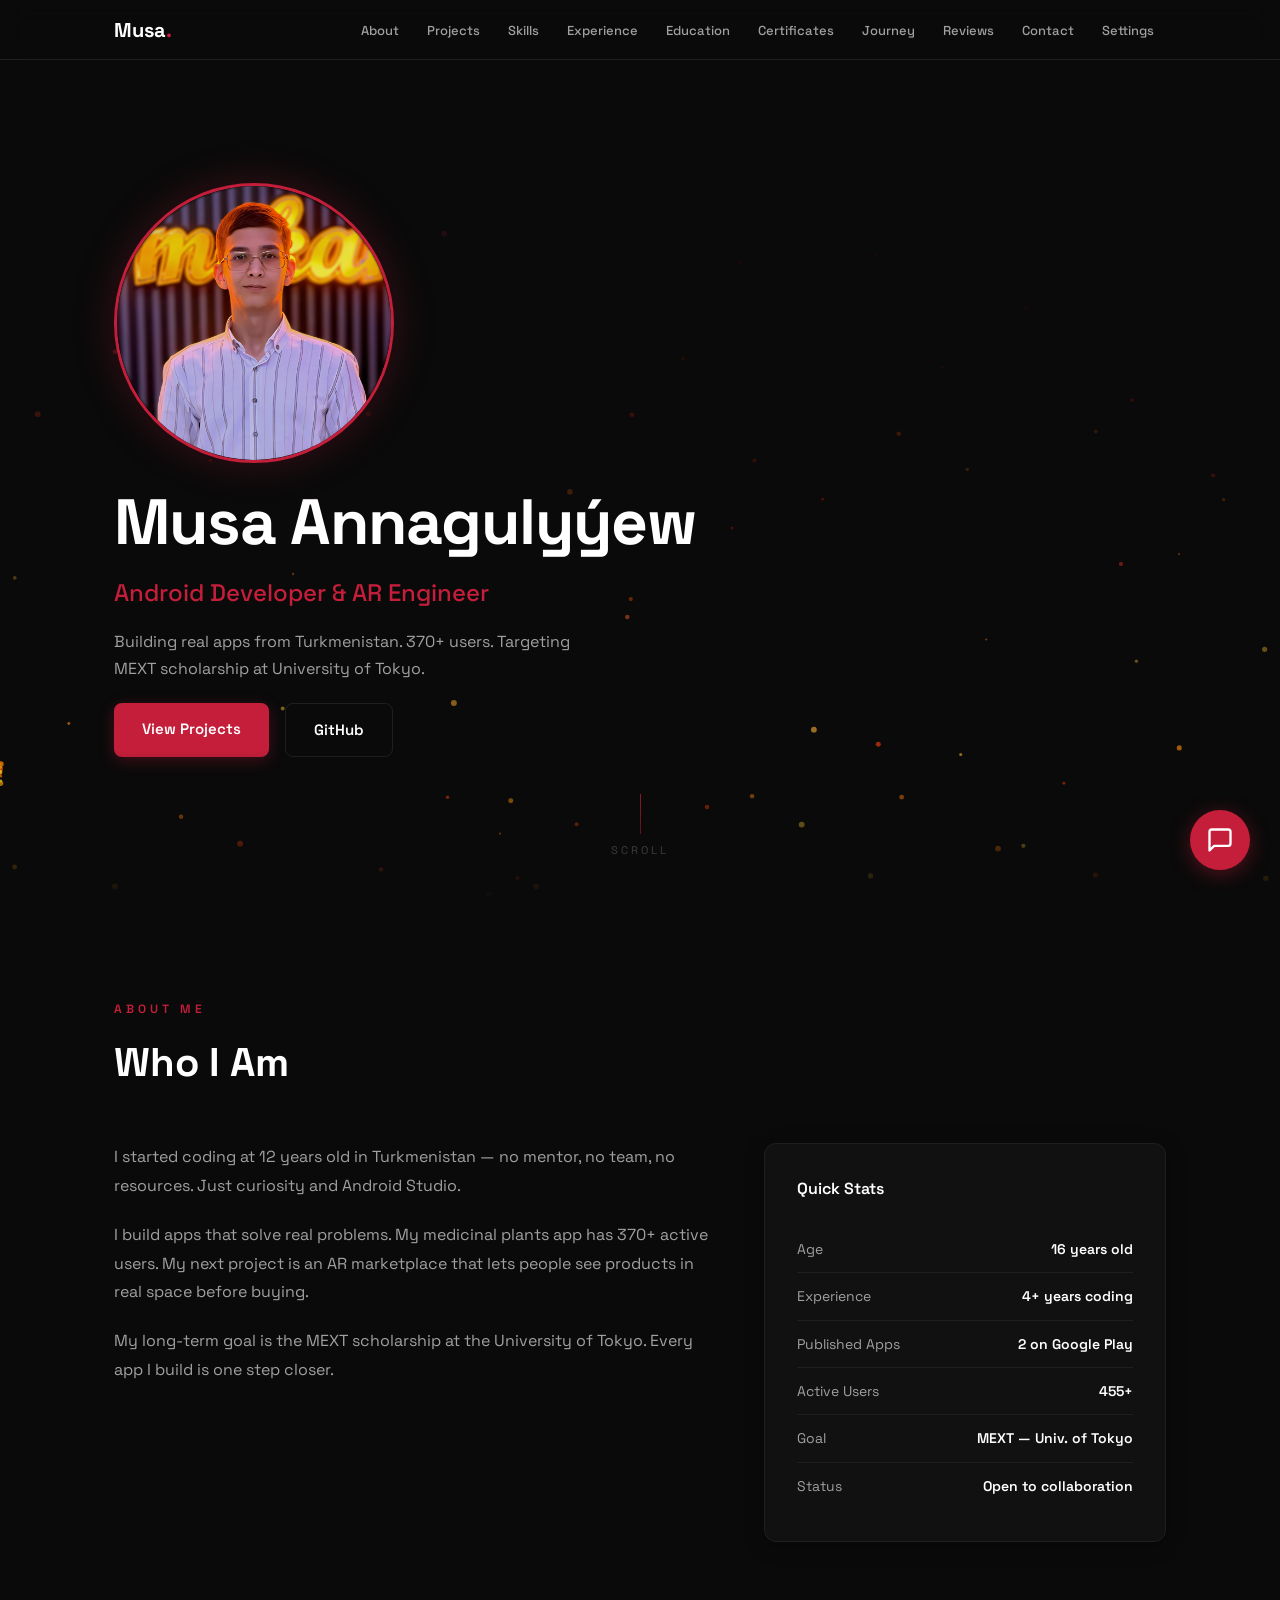
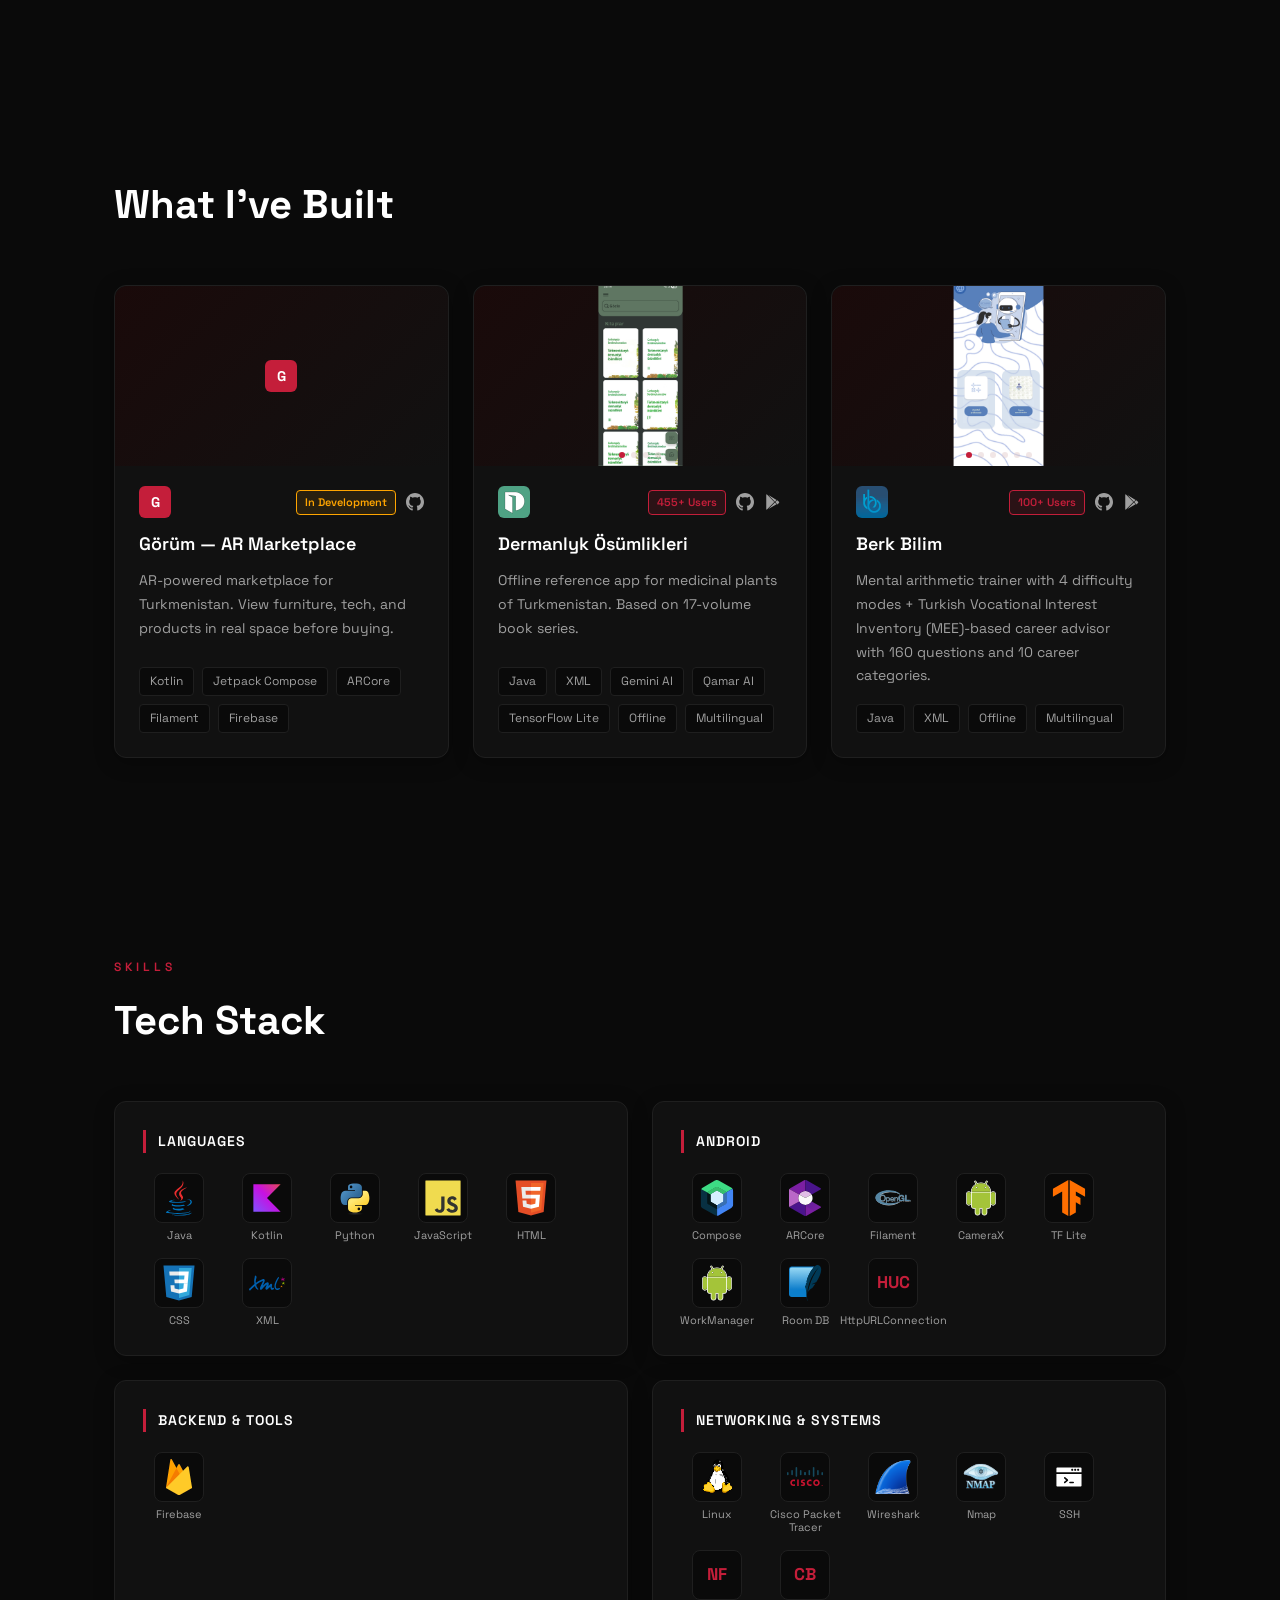
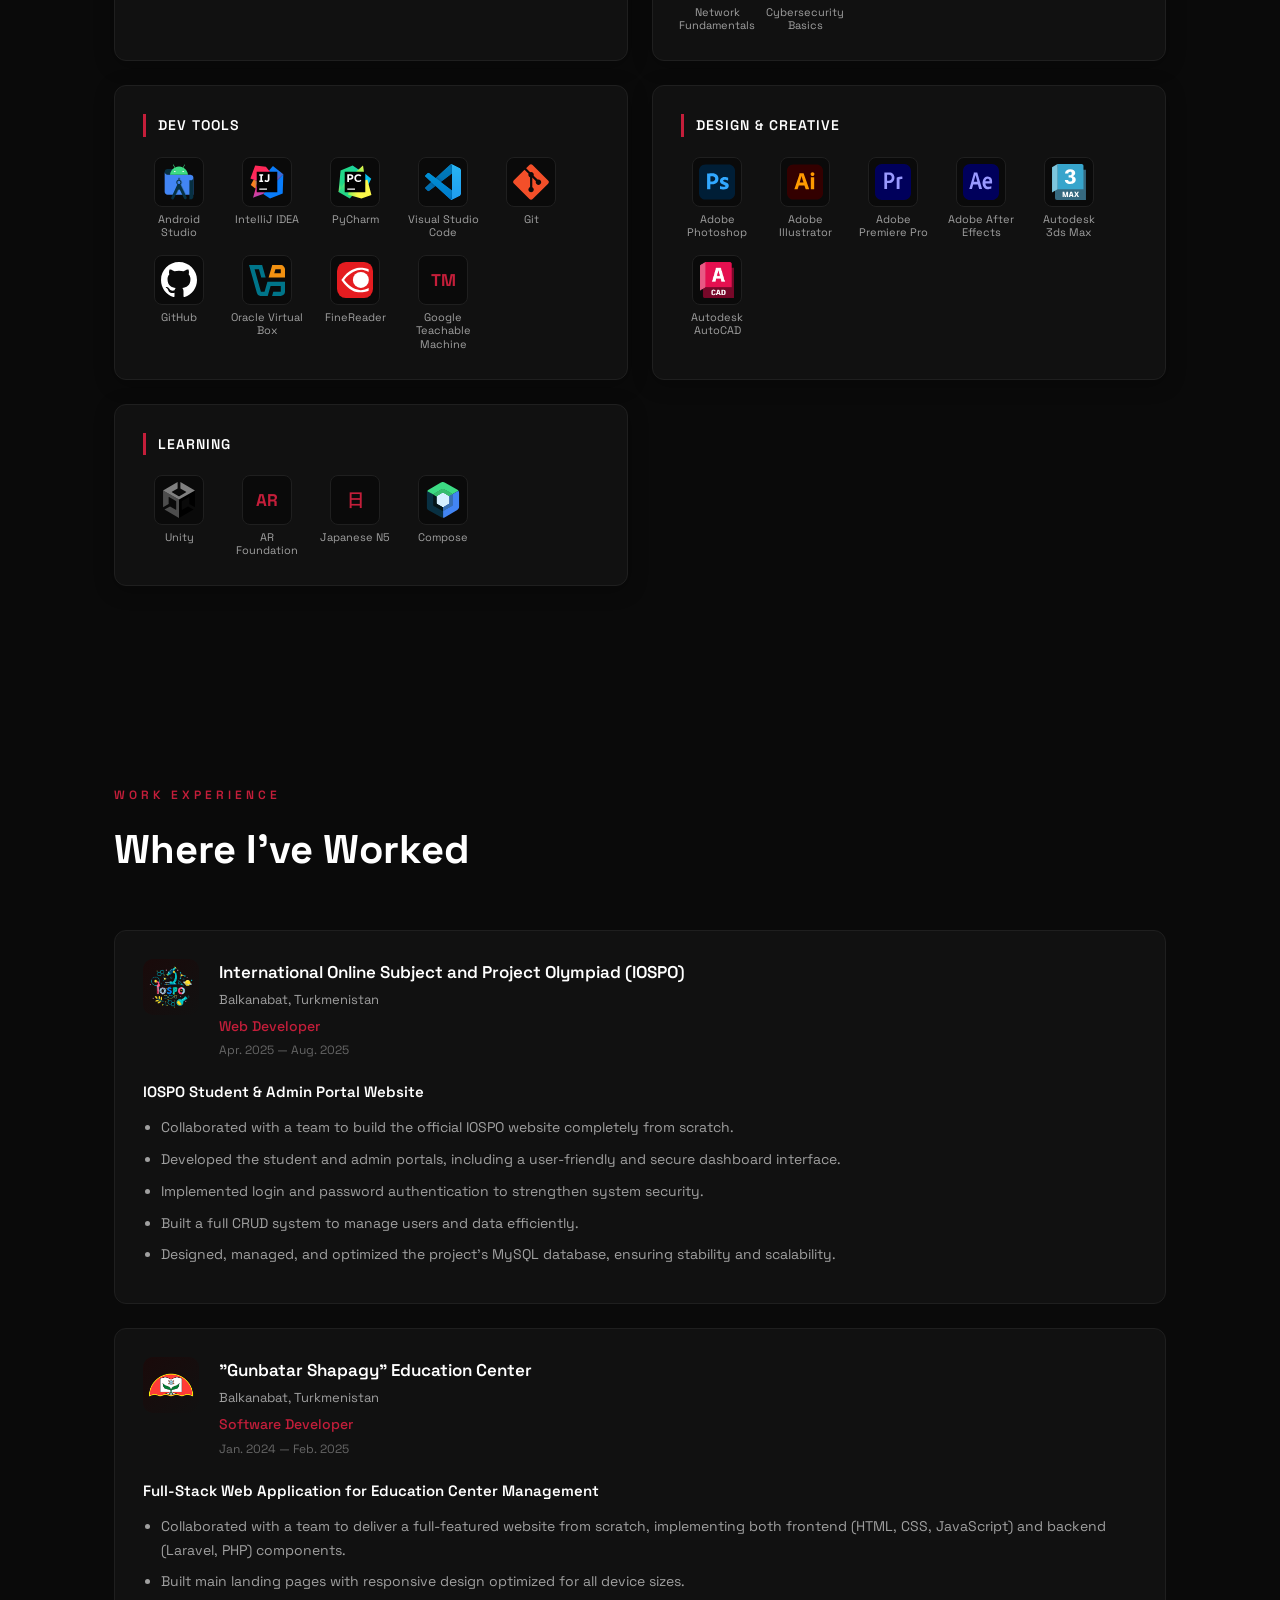
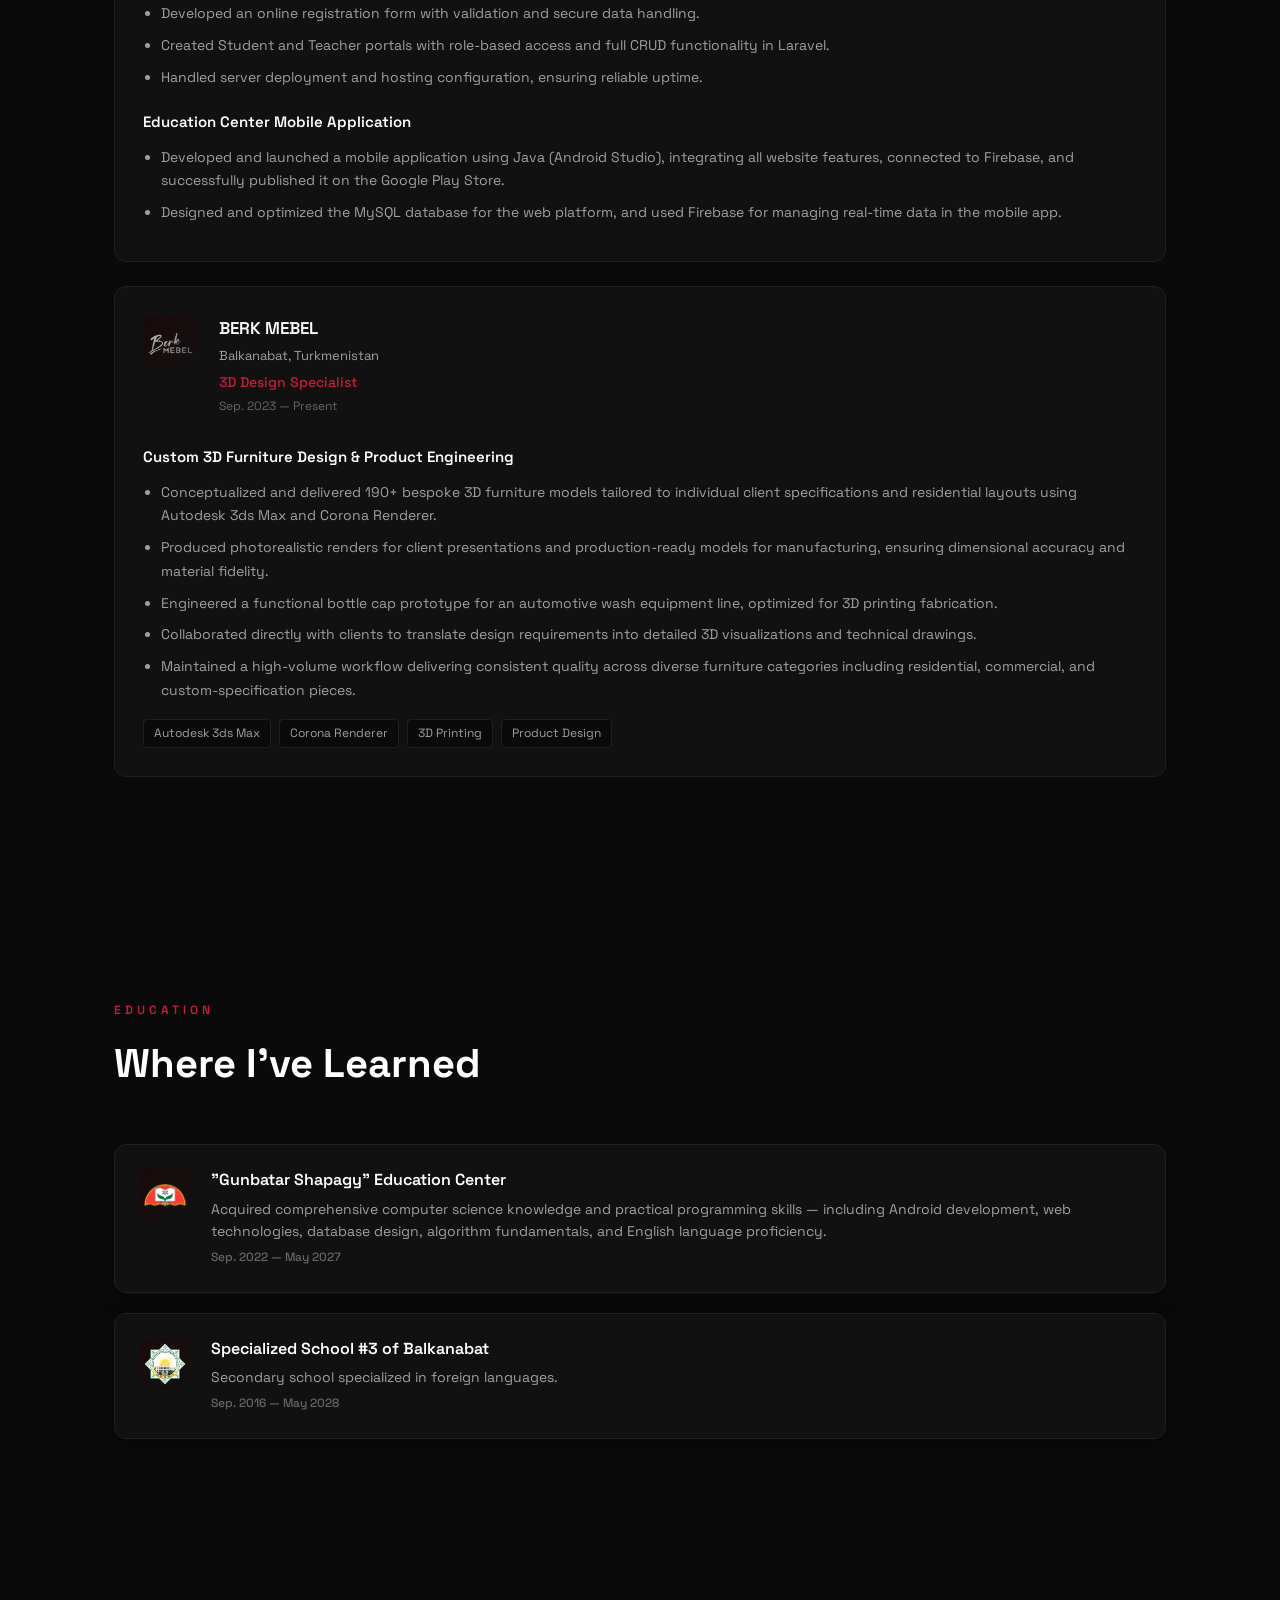
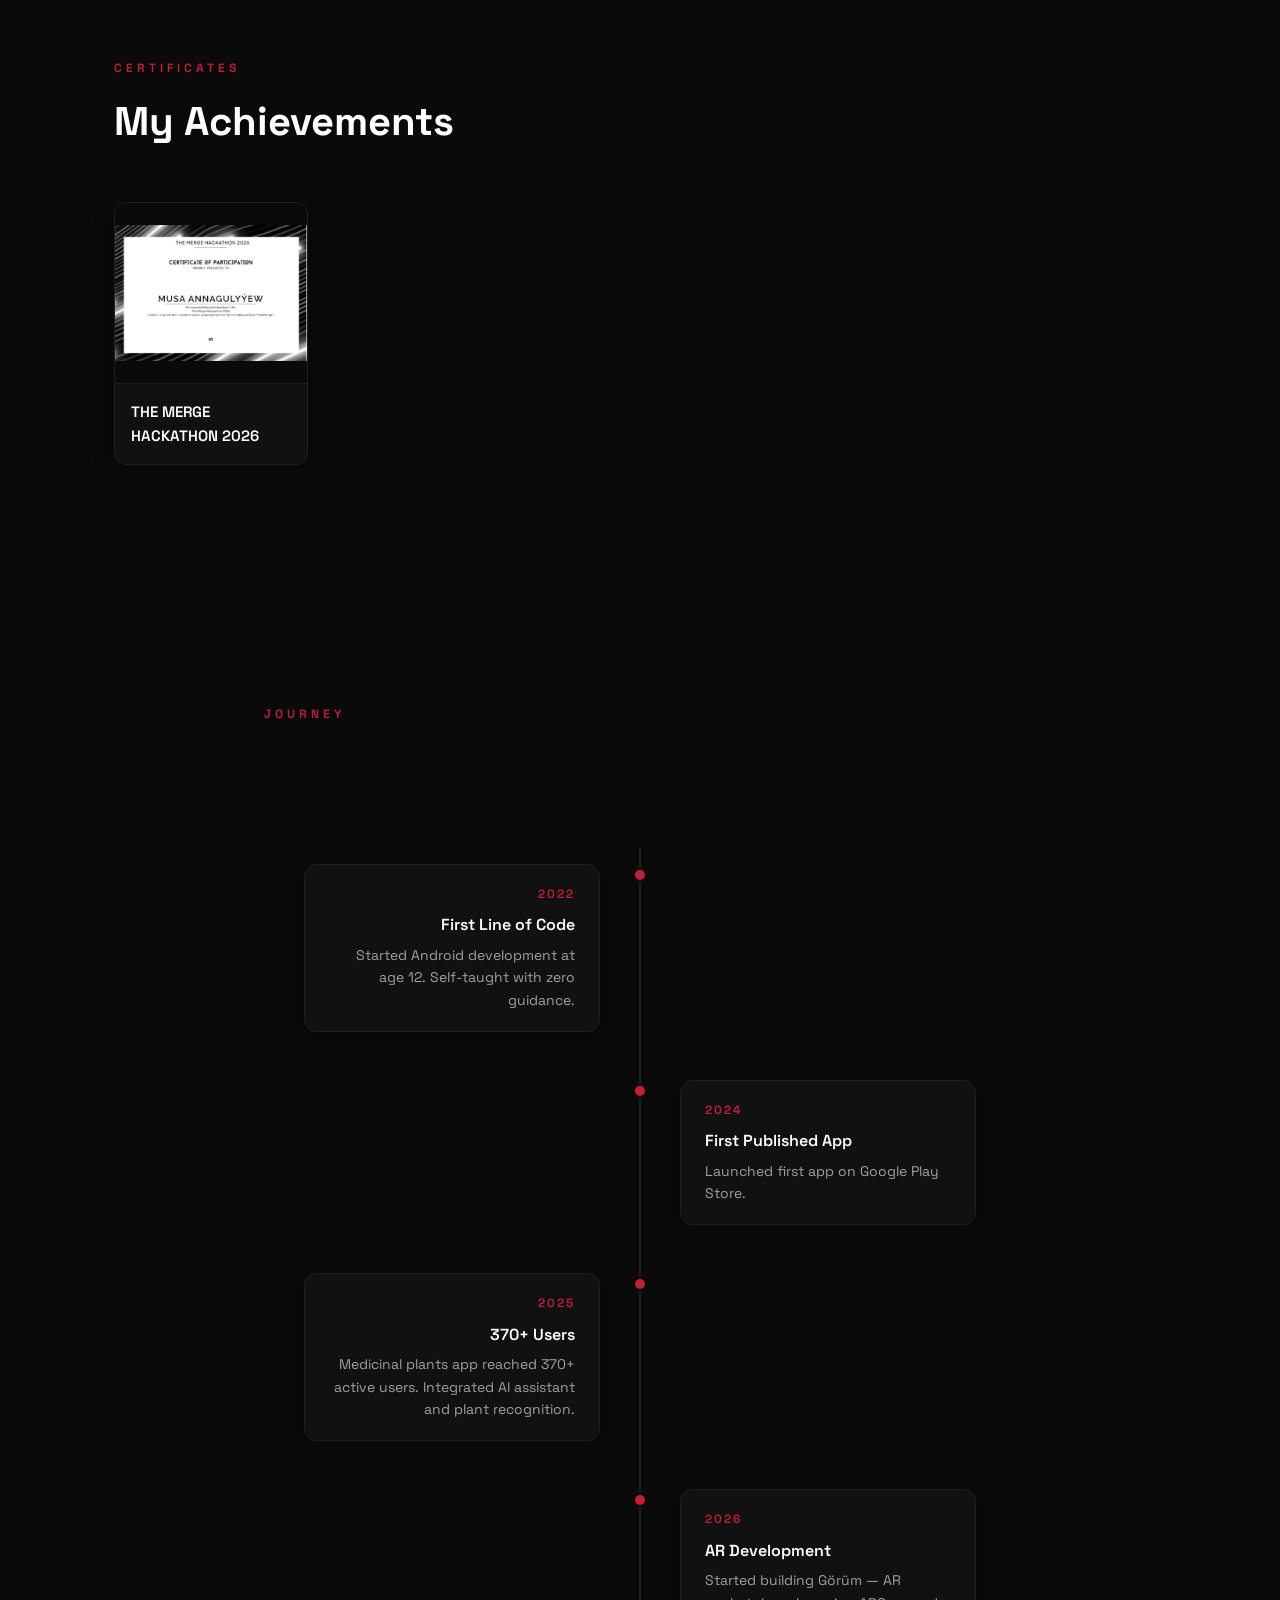
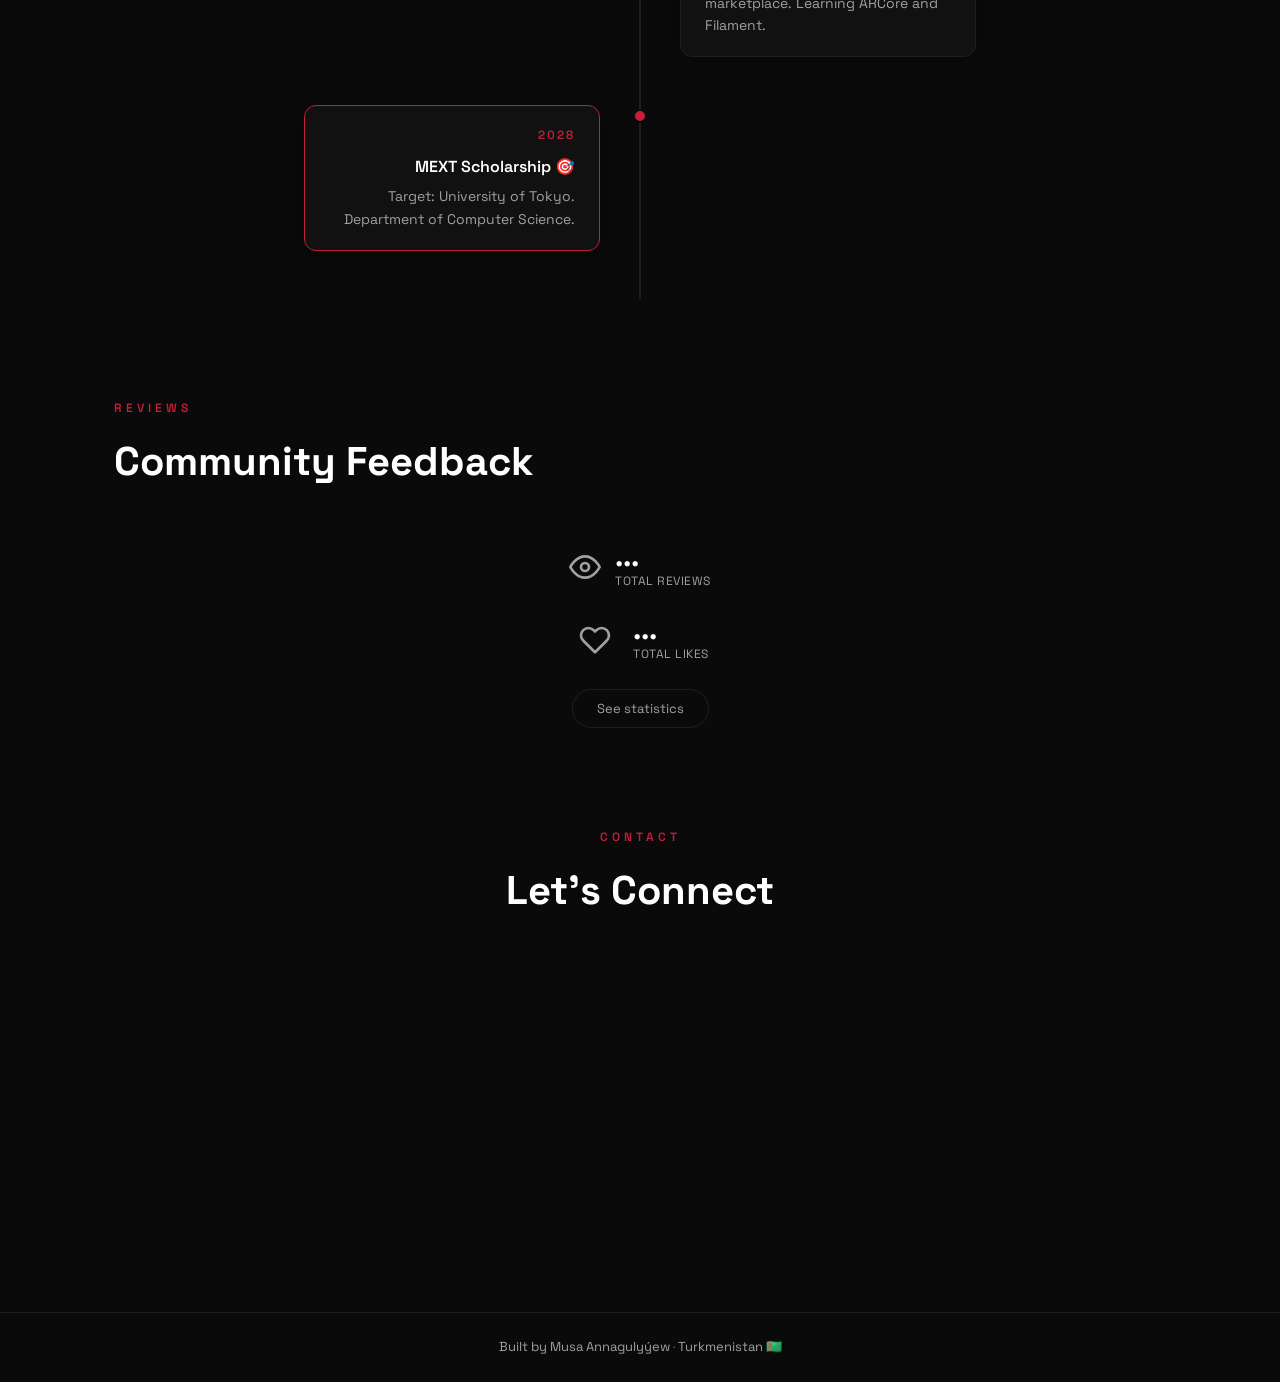
==== commit 0a901162: "AI" ====
--- a/index.html
+++ b/index.html
@@ -605,6 +605,36 @@
 
 
 
+    <!-- ========== AI ASSISTANT ========== -->
+    <div class="ai-assistant-fab" id="ai-fab" title="Chat with AI" aria-label="Open AI Assistant">
+        <svg viewBox="0 0 24 24" fill="none" stroke="currentColor" stroke-width="2" stroke-linecap="round"
+            stroke-linejoin="round">
+            <path d="M21 15a2 2 0 0 1-2 2H7l-4 4V5a2 2 0 0 1 2-2h14a2 2 0 0 1 2 2z"></path>
+        </svg>
+    </div>
+
+    <div class="ai-chat-window" id="ai-chat-window">
+        <div class="ai-chat-header">
+            <button class="ai-chat-close" id="ai-chat-close">&times;</button>
+            <span class="ai-chat-title" data-i18n="ai_assistant_title">Assistant</span>
+        </div>
+        <div class="ai-chat-messages" id="ai-chat-messages">
+            <div class="ai-message bot" data-i18n="ai_welcome">Hello! I'm Musa's virtual assistant. Ask me anything
+                about him!</div>
+        </div>
+        <div class="ai-chat-footer">
+            <input type="text" id="ai-chat-input" data-i18n-placeholder="ai_input_placeholder"
+                placeholder="Type a message...">
+            <button id="ai-chat-send" aria-label="Send message">
+                <svg viewBox="0 0 24 24" fill="none" stroke="currentColor" stroke-width="2" stroke-linecap="round"
+                    stroke-linejoin="round">
+                    <line x1="22" y1="2" x2="11" y2="13"></line>
+                    <polygon points="22 2 15 22 11 13 2 9 22 2"></polygon>
+                </svg>
+            </button>
+        </div>
+    </div>
+
     <script type="module" src="firebase-interaction.js"></script>
     <script src="script.js"></script>
 </body>
--- a/styles.css
+++ b/styles.css
@@ -2284,4 +2284,173 @@
         flex-direction: row;
         gap: 40px;
     }
+}
+
+/* ============================================
+   AI ASSISTANT WIDGET
+   ============================================ */
+.ai-assistant-fab {
+    position: fixed;
+    bottom: 30px;
+    right: 30px;
+    width: 60px;
+    height: 60px;
+    background: var(--accent-color);
+    color: #fff;
+    border-radius: 50%;
+    display: flex;
+    align-items: center;
+    justify-content: center;
+    cursor: pointer;
+    z-index: 1000;
+    box-shadow: 0 4px 20px rgba(196, 30, 58, 0.4);
+    transition: var(--transition);
+}
+
+.ai-assistant-fab:hover {
+    transform: scale(1.1) rotate(5deg);
+    box-shadow: 0 6px 25px rgba(196, 30, 58, 0.6);
+}
+
+.ai-assistant-fab svg {
+    width: 28px;
+    height: 28px;
+}
+
+.ai-chat-window {
+    position: fixed;
+    bottom: 100px;
+    right: 30px;
+    width: 380px;
+    height: 500px;
+    background: var(--modal-bg);
+    border: 1px solid var(--border-color);
+    border-radius: 16px;
+    display: flex;
+    flex-direction: column;
+    z-index: 1001;
+    box-shadow: var(--shadow);
+    opacity: 0;
+    pointer-events: none;
+    transform: translateY(20px);
+    transition: all 0.3s cubic-bezier(0.4, 0, 0.2, 1);
+    overflow: hidden;
+}
+
+.ai-chat-window.active {
+    opacity: 1;
+    pointer-events: all;
+    transform: translateY(0);
+}
+
+.ai-chat-header {
+    padding: 16px;
+    display: flex;
+    align-items: center;
+    gap: 12px;
+    border-bottom: 1px solid var(--border-color);
+}
+
+.ai-chat-close {
+    background: none;
+    border: none;
+    color: var(--muted-text);
+    font-size: 24px;
+    cursor: pointer;
+    line-height: 1;
+    padding: 0 4px;
+}
+
+.ai-chat-title {
+    font-weight: 600;
+    font-size: 15px;
+    color: var(--text-color);
+    letter-spacing: 0.5px;
+}
+
+.ai-chat-messages {
+    flex: 1;
+    overflow-y: auto;
+    padding: 20px;
+    display: flex;
+    flex-direction: column;
+    gap: 12px;
+}
+
+.ai-message {
+    max-width: 80%;
+    padding: 10px 14px;
+    border-radius: 12px;
+    font-size: 14px;
+    line-height: 1.5;
+    word-break: break-word;
+}
+
+.ai-message.bot {
+    align-self: flex-start;
+    background: var(--bg-color);
+    color: var(--text-color);
+    border: 1px solid var(--border-color);
+    border-bottom-left-radius: 2px;
+}
+
+.ai-message.user {
+    align-self: flex-end;
+    background: var(--accent-color);
+    color: #fff;
+    border-bottom-right-radius: 2px;
+}
+
+.ai-chat-footer {
+    padding: 16px;
+    border-top: 1px solid var(--border-color);
+    display: flex;
+    gap: 10px;
+    background: var(--modal-bg);
+}
+
+.ai-chat-footer input {
+    flex: 1;
+    background: var(--bg-color);
+    border: 1px solid var(--border-color);
+    color: var(--text-color);
+    padding: 10px 14px;
+    border-radius: 8px;
+    font-size: 14px;
+    font-family: inherit;
+}
+
+.ai-chat-footer button {
+    background: var(--accent-color);
+    color: #fff;
+    border: none;
+    width: 40px;
+    height: 40px;
+    border-radius: 8px;
+    display: flex;
+    align-items: center;
+    justify-content: center;
+    cursor: pointer;
+    transition: var(--transition);
+}
+
+.ai-chat-footer button:hover {
+    background: #a01830;
+}
+
+.ai-chat-footer button svg {
+    width: 18px;
+    height: 18px;
+}
+
+/* Mobile responsive for chat */
+@media(max-width: 768px) {
+    .ai-chat-window {
+        bottom: 0;
+        right: 0;
+        width: 100%;
+        height: 100vh;
+        border-radius: 0;
+        z-index: 3000;
+    }
 }
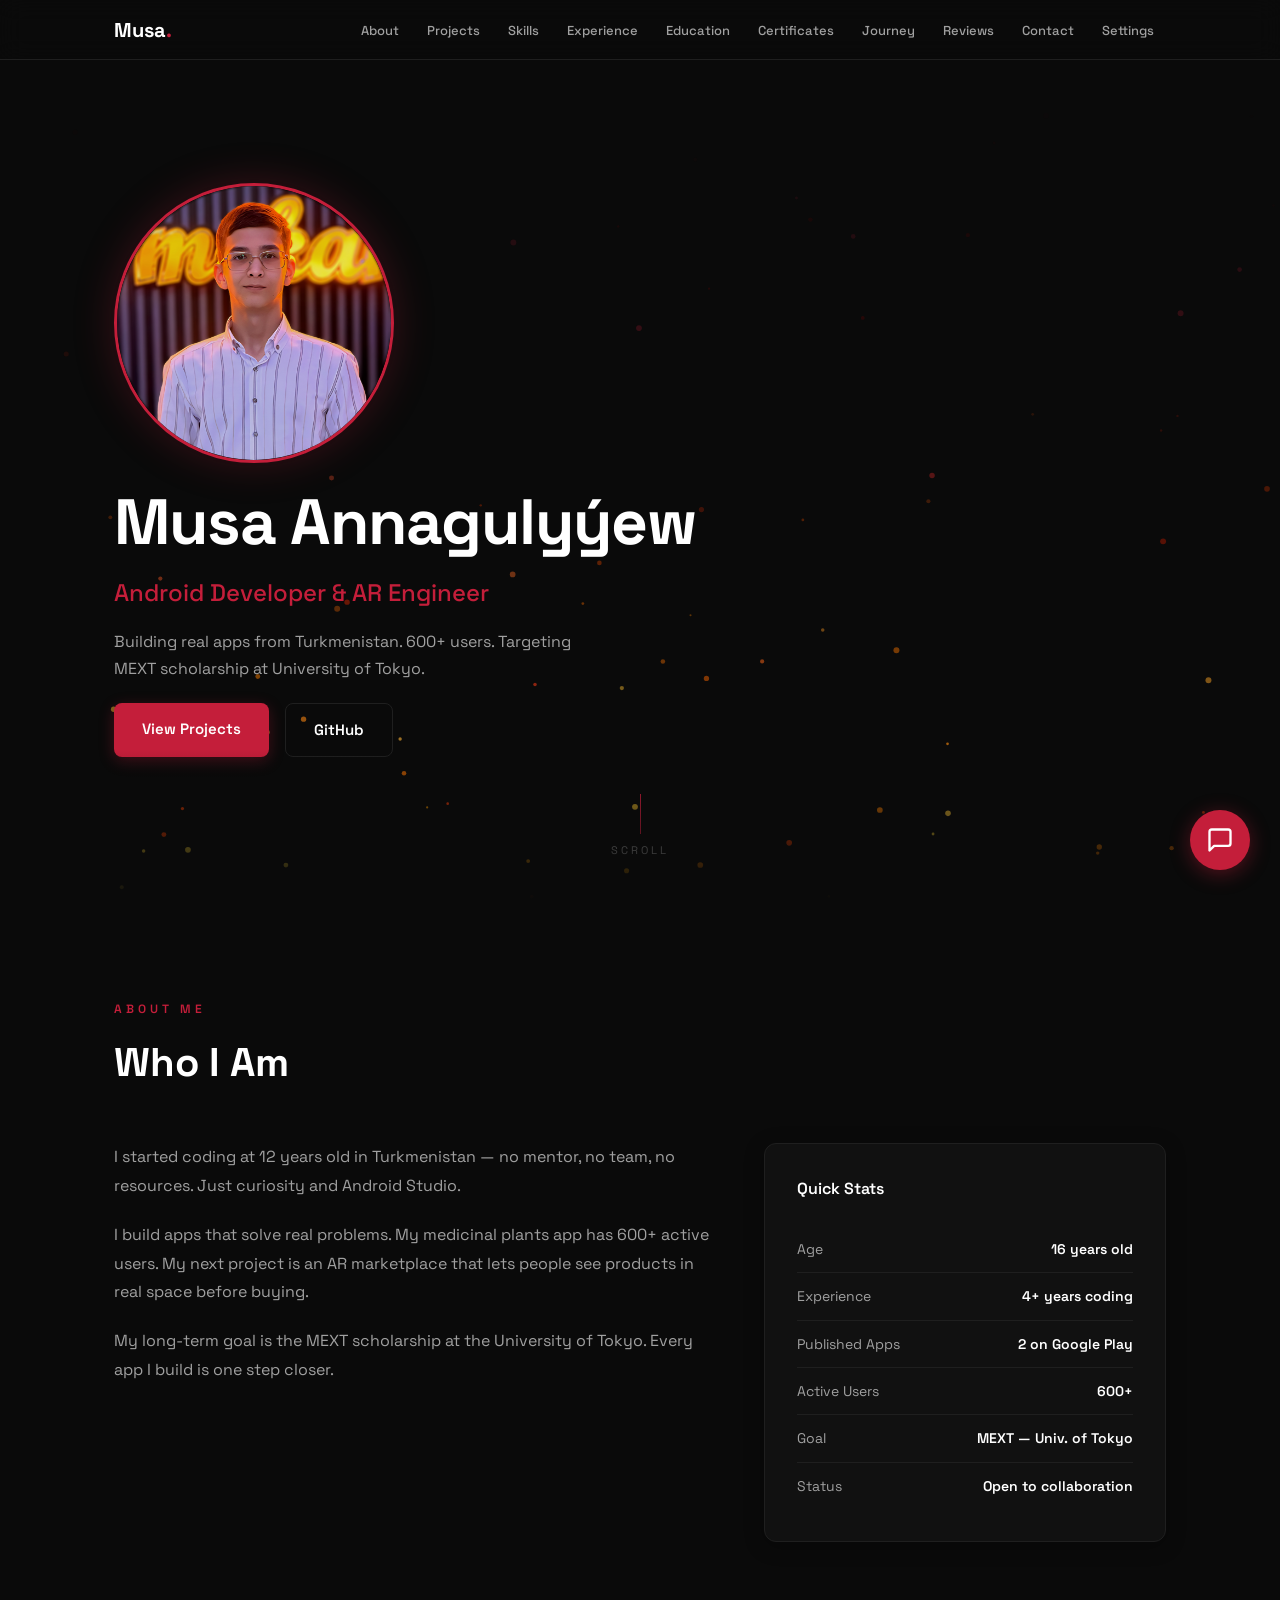
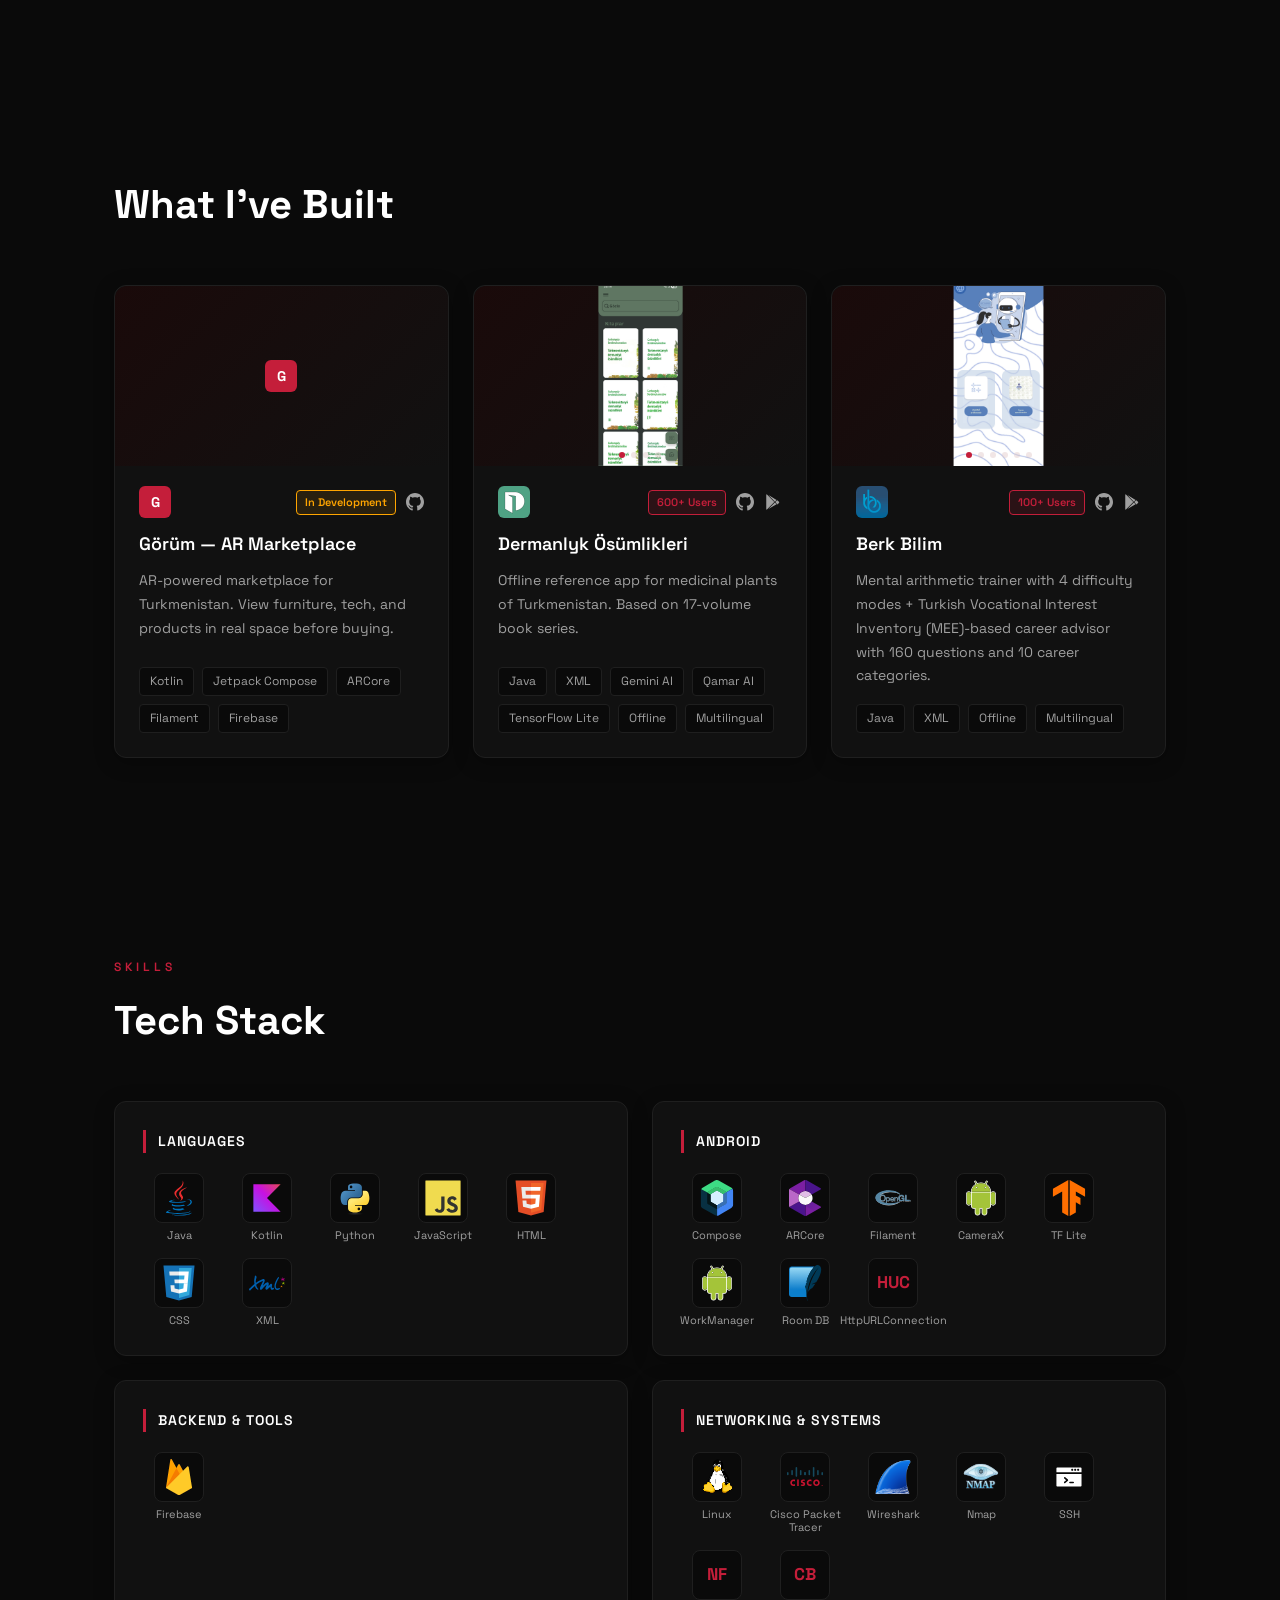
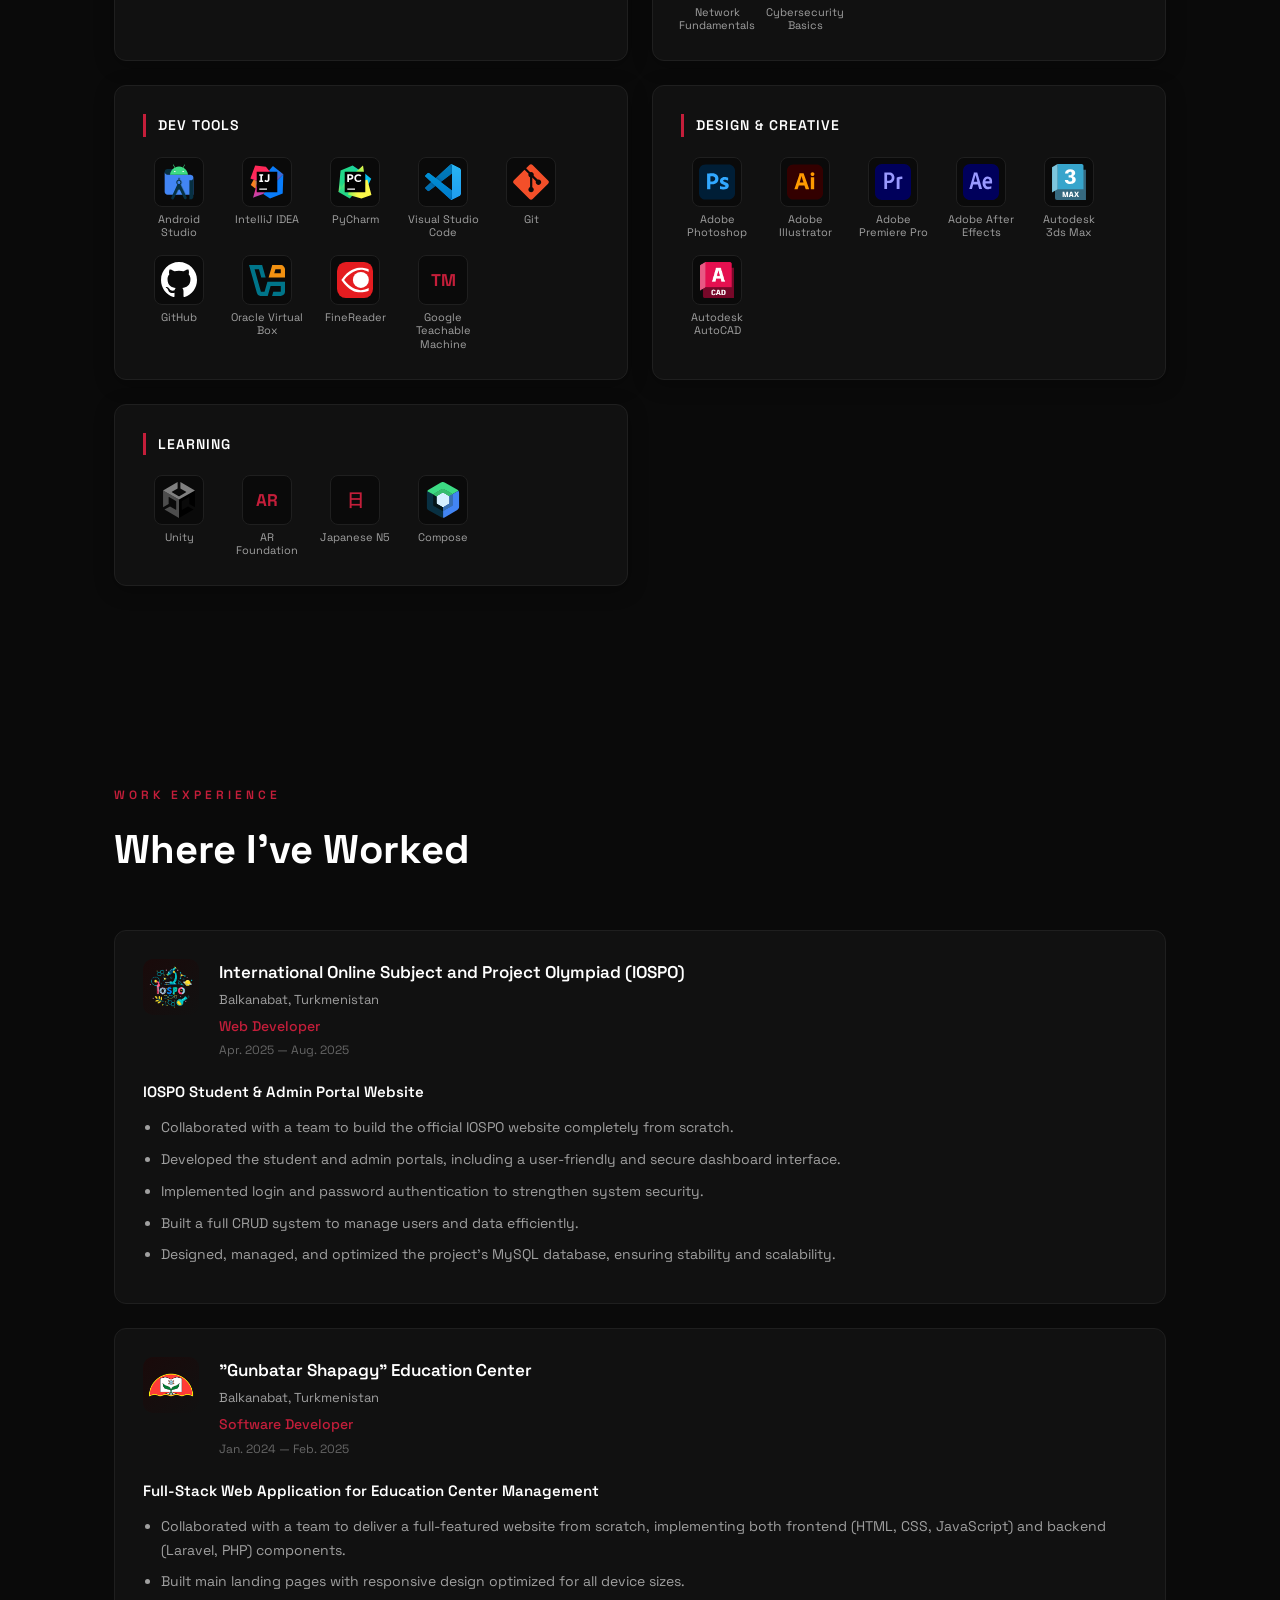
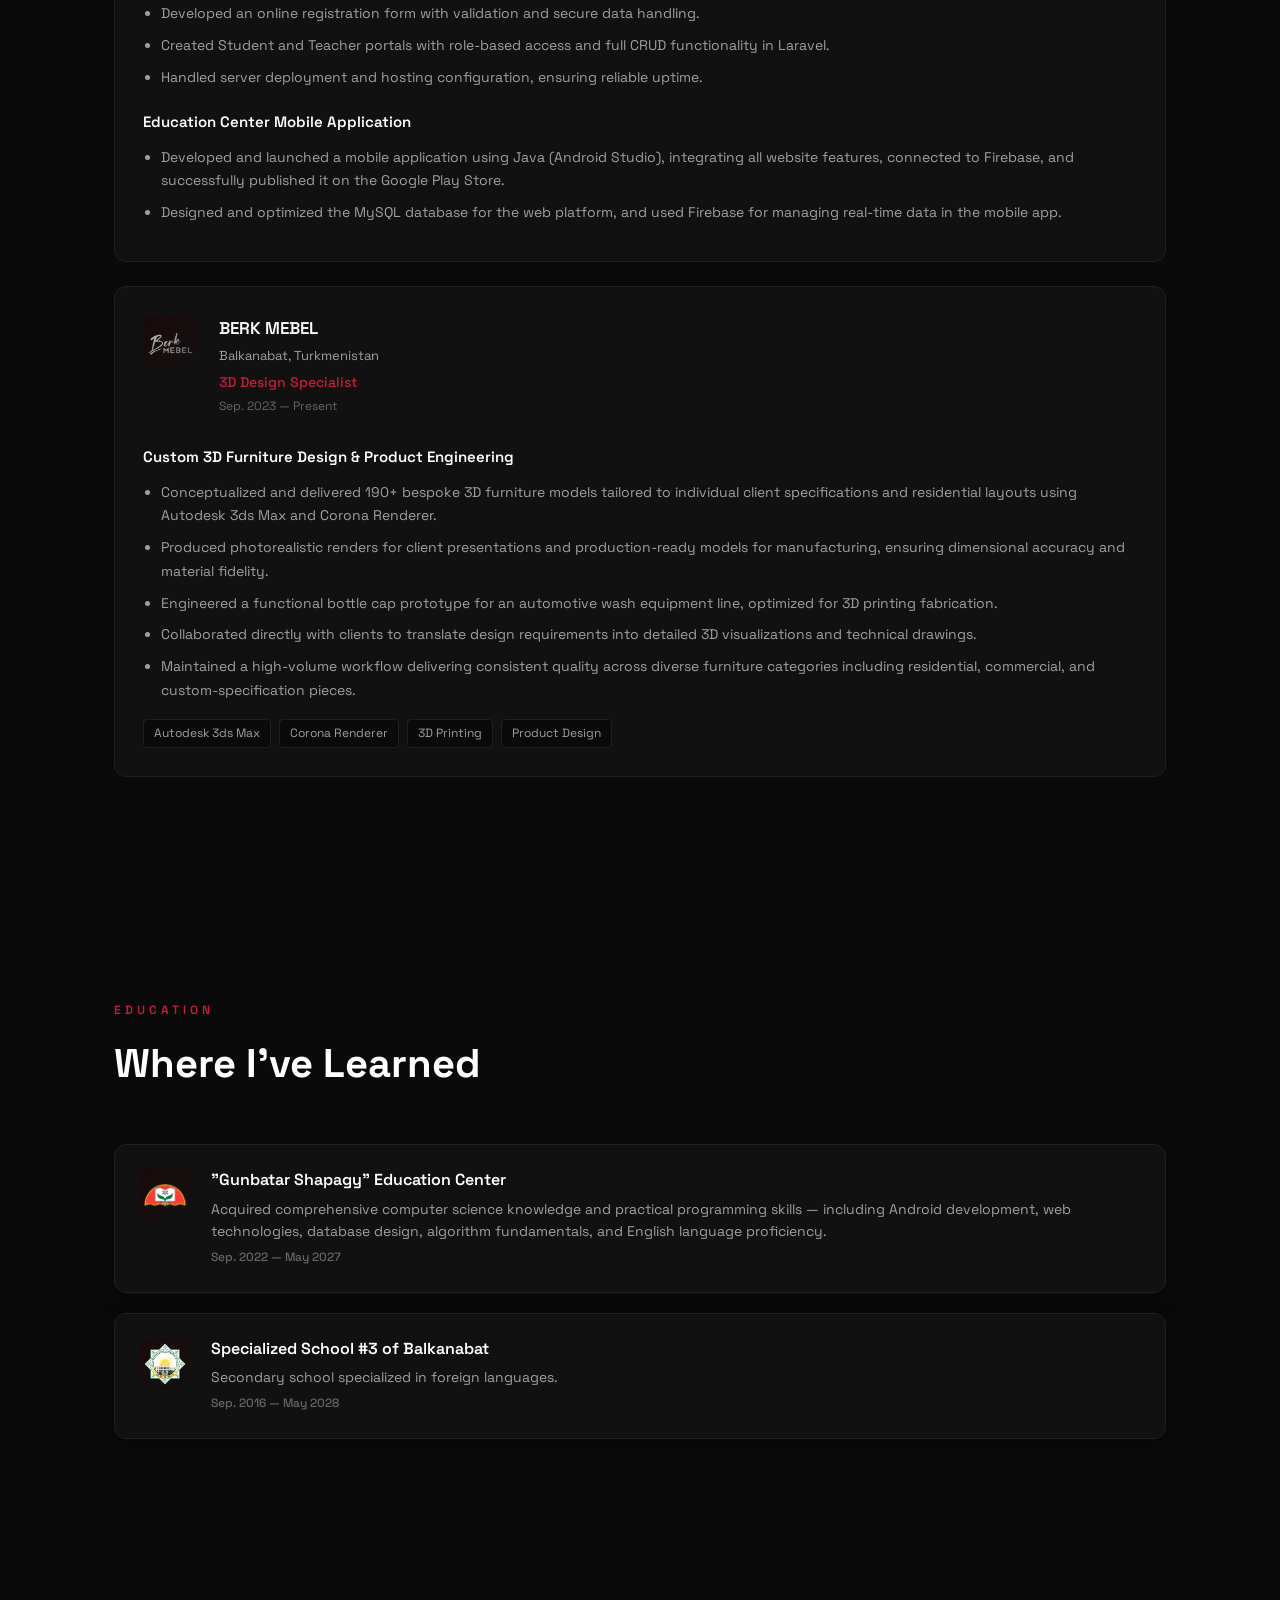
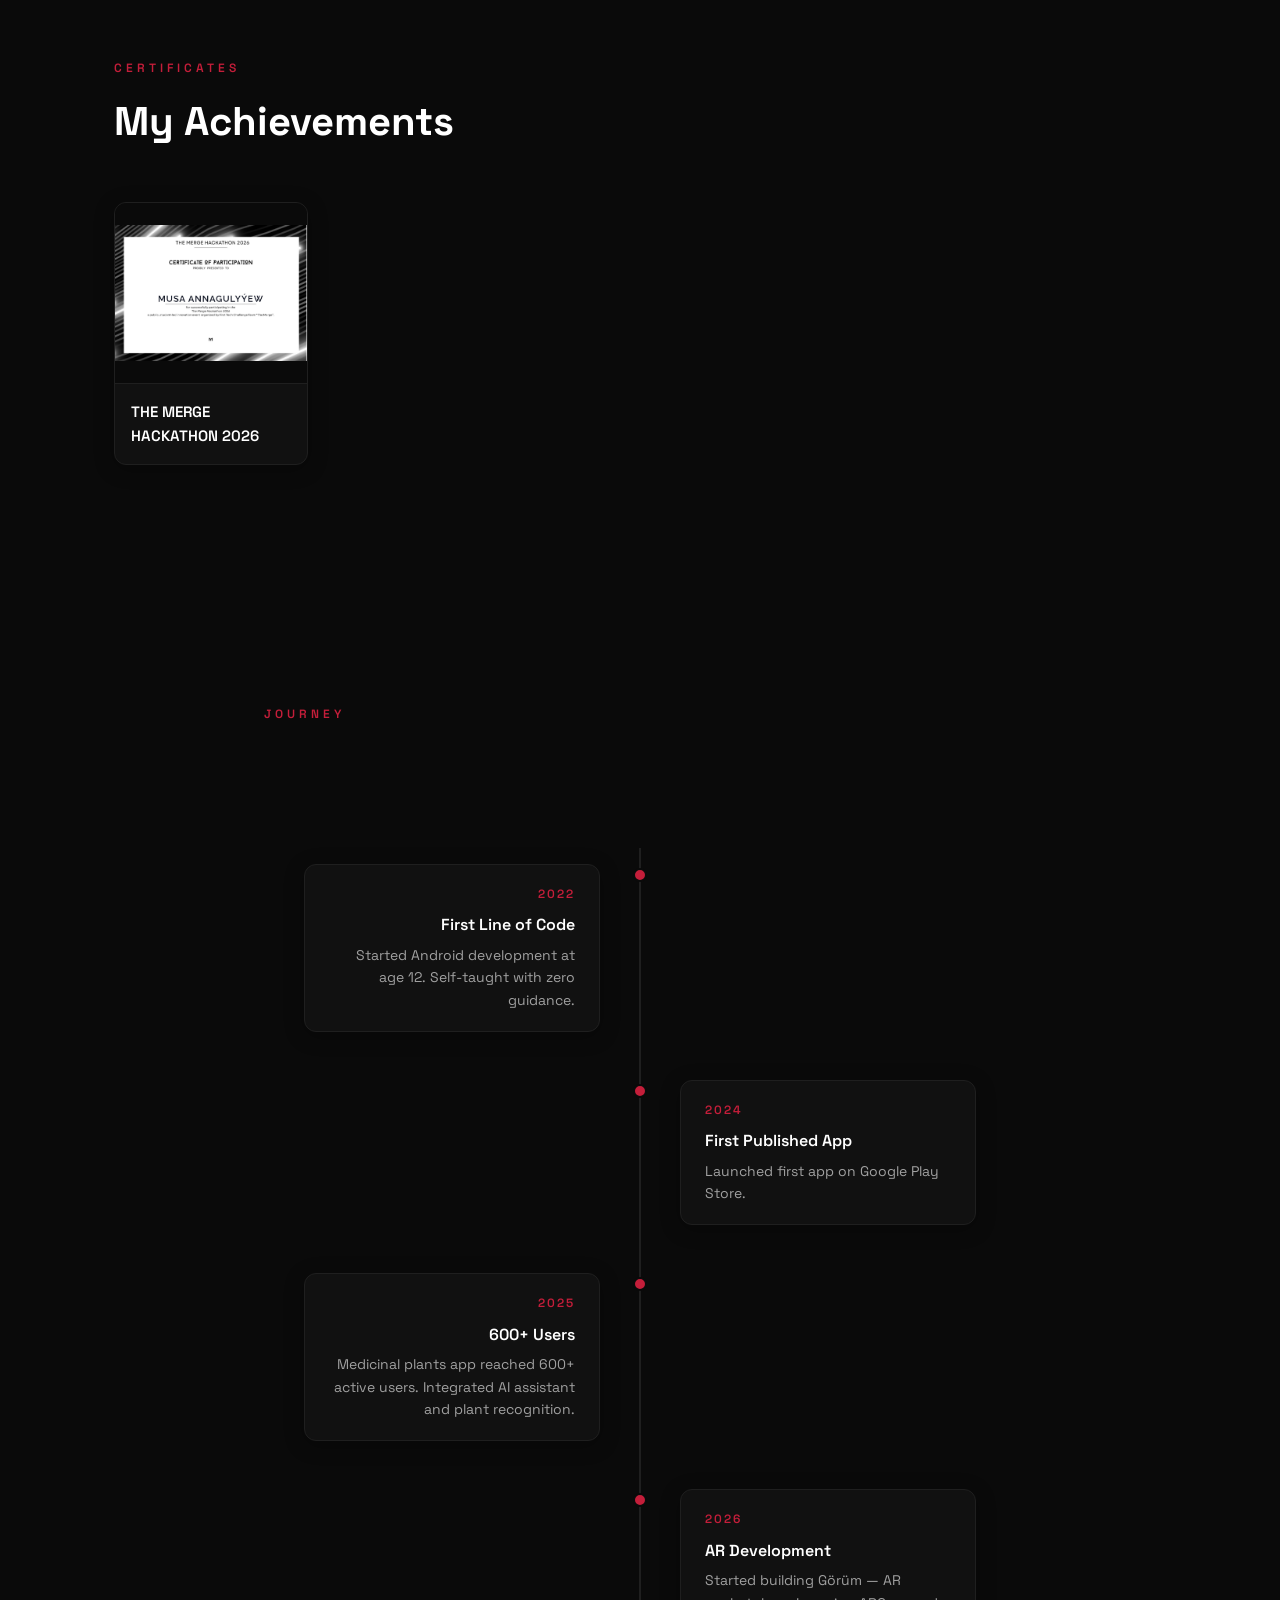
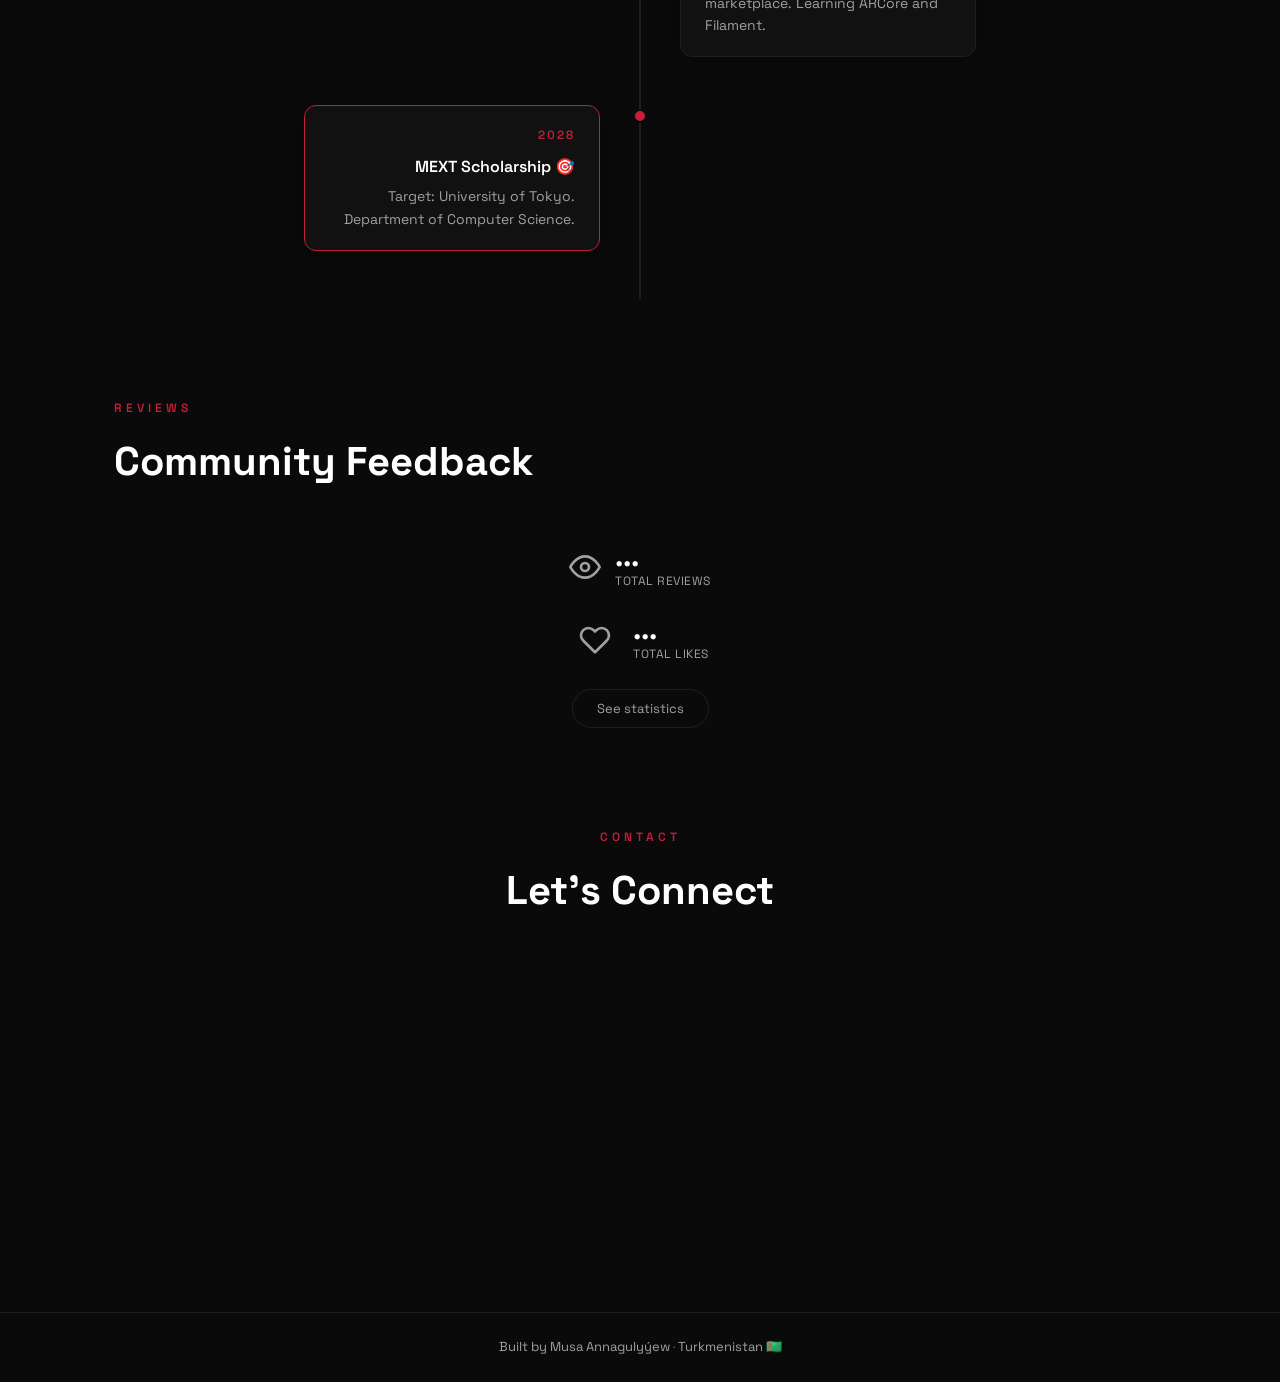
==== commit 3b8f8760: "updated user numbers" ====
--- a/index.html
+++ b/index.html
@@ -6,7 +6,7 @@
     <meta name="viewport" content="width=device-width, initial-scale=1.0">
     <title>Musa Annagulyýew — Android Developer & AR Engineer</title>
     <meta name="description"
-        content="Musa Annagulyýew — Android Developer & AR Engineer from Turkmenistan. Building real apps with 455+ users.">
+        content="Musa Annagulyýew — Android Developer & AR Engineer from Turkmenistan. Building real apps with 600+ users.">
     <link rel="preconnect" href="https://fonts.googleapis.com">
     <link rel="preconnect" href="https://fonts.gstatic.com" crossorigin>
     <link href="https://fonts.googleapis.com/css2?family=Space+Grotesk:wght@300;400;500;600;700&display=swap"
@@ -66,7 +66,7 @@
                 </div>
                 <h1 class="hero-name" data-i18n="hero_name">Musa Annagulyýew</h1>
                 <p class="hero-subtitle" data-i18n="hero_subtitle">Android Developer & AR Engineer</p>
-                <p class="hero-desc" data-i18n="hero_desc">Building real apps from Turkmenistan. 455+ users. Targeting
+                <p class="hero-desc" data-i18n="hero_desc">Building real apps from Turkmenistan. 600+ users. Targeting
                     MEXT scholarship at University of Tokyo.</p>
                 <div class="hero-buttons">
                     <a href="#projects" class="btn-primary" data-i18n="hero_btn_projects">View Projects</a>
@@ -91,7 +91,7 @@
                     <p data-i18n="about_p1">I started coding at 12 years old in Turkmenistan — no mentor, no team, no
                         resources. Just curiosity and Android Studio.</p>
                     <p data-i18n="about_p2">I build apps that solve real problems. My medicinal plants app has <span
-                            class="hl">455+ active users</span>. My next project is an <span class="hl">AR
+                            class="hl">600+ active users</span>. My next project is an <span class="hl">AR
                             marketplace</span> that lets people see products in real space before buying.</p>
                     <p data-i18n="about_p3">My long-term goal is the MEXT scholarship at the <span class="hl">University
                             of Tokyo</span>. Every app I build is one step closer.</p>
@@ -105,7 +105,7 @@
                     <div class="stat-row"><span class="stat-label" data-i18n="stat_apps">Published Apps</span><span
                             class="stat-value" data-i18n="stat_apps_val">2 on Google Play</span></div>
                     <div class="stat-row"><span class="stat-label" data-i18n="stat_users">Active Users</span><span
-                            class="stat-value" id="stat-users-val">455+</span></div>
+                            class="stat-value" id="stat-users-val">600+</span></div>
                     <div class="stat-row"><span class="stat-label" data-i18n="stat_goal">Goal</span><span
                             class="stat-value" data-i18n="stat_goal_val">MEXT — Univ. of Tokyo</span></div>
                     <div class="stat-row last"><span class="stat-label" data-i18n="stat_status">Status</span><span
@@ -151,7 +151,8 @@
                         <div class="skill-item"><img src="./logos/java.svg" alt="Java"><span>Java</span></div>
                         <div class="skill-item"><img src="./logos/kotlin.svg" alt="Kotlin"><span>Kotlin</span></div>
                         <div class="skill-item"><img src="./logos/python.svg" alt="Python"><span>Python</span></div>
-                        <div class="skill-item"><img src="./logos/javascript.svg" alt="JavaScript"><span>JavaScript</span></div>
+                        <div class="skill-item"><img src="./logos/javascript.svg"
+                                alt="JavaScript"><span>JavaScript</span></div>
                         <div class="skill-item"><img src="./logos/html5.svg" alt="HTML"><span>HTML</span></div>
                         <div class="skill-item"><img src="./logos/css3.svg" alt="CSS"><span>CSS</span></div>
                         <!-- <div class="skill-item"><img src="./logos/mysql.svg" alt="SQL"><span>SQL</span></div> -->
@@ -161,21 +162,27 @@
                 <div class="skill-category">
                     <h3 class="cat-title" data-i18n="skills_cat_android">Android</h3>
                     <div class="skill-items">
-                        <div class="skill-item"><img src="./logos/jetpackcompose.svg" alt="Jetpack Compose"><span>Compose</span></div>
+                        <div class="skill-item"><img src="./logos/jetpackcompose.svg"
+                                alt="Jetpack Compose"><span>Compose</span></div>
                         <div class="skill-item"><img src="./logos/arcore.svg" alt="ARCore"><span>ARCore</span></div>
                         <div class="skill-item"><img src="./logos/opengl.svg" alt="Filament"><span>Filament</span></div>
                         <div class="skill-item"><img src="./logos/android.svg" alt="CameraX"><span>CameraX</span></div>
-                        <div class="skill-item"><img src="./logos/tensorflow.svg" alt="TensorFlow Lite"><span>TF Lite</span></div>
-                        <div class="skill-item"><img src="./logos/android.svg" alt="WorkManager"><span>WorkManager</span></div>
+                        <div class="skill-item"><img src="./logos/tensorflow.svg" alt="TensorFlow Lite"><span>TF
+                                Lite</span></div>
+                        <div class="skill-item"><img src="./logos/android.svg"
+                                alt="WorkManager"><span>WorkManager</span></div>
                         <div class="skill-item"><img src="./logos/sqlite.svg" alt="Room DB"><span>Room DB</span></div>
-                        <div class="skill-item si-text"><div class="si-fallback">HUC</div><span>HttpURLConnection</span></div>
+                        <div class="skill-item si-text">
+                            <div class="si-fallback">HUC</div><span>HttpURLConnection</span>
+                        </div>
                         <!-- <div class="skill-item"><img src="./logos/android.svg" alt="Retrofit"><span>Retrofit</span></div> -->
                     </div>
                 </div>
                 <div class="skill-category">
                     <h3 class="cat-title" data-i18n="skills_cat_backend">Backend & Tools</h3>
                     <div class="skill-items">
-                        <div class="skill-item"><img src="./logos/firebase.svg" alt="Firebase"><span>Firebase</span></div>
+                        <div class="skill-item"><img src="./logos/firebase.svg" alt="Firebase"><span>Firebase</span>
+                        </div>
                         <!-- <div class="skill-item"><img src="./logos/laravel.svg" alt="Laravel"><span>Laravel</span></div>
                         <div class="skill-item"><img src="./logos/php.svg" alt="PHP"><span>PHP</span></div>
                         <div class="skill-item"><img src="./logos/mysql.svg" alt="MySQL"><span>MySQL</span></div> -->
@@ -185,46 +192,82 @@
                     <h3 class="cat-title" data-i18n="skills_cat_sys">Networking & Systems</h3>
                     <div class="skill-items">
                         <div class="skill-item"><img src="./logos/linux.svg" alt="Linux"><span>Linux</span></div>
-                        <div class="skill-item"><img src="./logos/cisco.svg" alt="Cisco Packet Tracer"><span>Cisco Packet Tracer</span></div>
-                        <div class="skill-item"><img src="./logos/wireshark.png" alt="Wireshark"><span>Wireshark</span></div>
+                        <div class="skill-item"><img src="./logos/cisco.svg" alt="Cisco Packet Tracer"><span>Cisco
+                                Packet Tracer</span></div>
+                        <div class="skill-item"><img src="./logos/wireshark.png" alt="Wireshark"><span>Wireshark</span>
+                        </div>
                         <div class="skill-item"><img src="./logos/nmap.svg" alt="Nmap"><span>Nmap</span></div>
-                        <div class="skill-item si-text"><svg class="si-white" viewBox="0 0 73 73" fill="currentColor" width="32" height="32"><g transform="translate(11.000000, 17.000000)"><path d="M49.2407485,0.0215730994 L1.65983626,0.0215730994 C0.743128655,0.0215730994 0,0.76480117 0,1.68140936 L0,9.94480117 L50.9005848,9.94480117 L50.9005848,1.68140936 C50.9005848,0.76480117 50.1574561,0.0215730994 49.2407485,0.0215730994 Z M32.0399298,7.19626901 C30.8196082,7.19626901 29.826848,6.20350877 29.826848,4.98318713 C29.826848,3.7628655 30.8196082,2.77010526 32.0399298,2.77010526 C33.2602515,2.77010526 34.2530117,3.7628655 34.2530117,4.98318713 C34.2530117,6.20350877 33.2602515,7.19626901 32.0399298,7.19626901 Z M38.0686667,7.19626901 C36.848345,7.19626901 35.8555848,6.20350877 35.8555848,4.98318713 C35.8555848,3.7628655 36.848345,2.77010526 38.0686667,2.77010526 C39.2889883,2.77010526 40.2817485,3.7628655 40.2817485,4.98318713 C40.2817485,6.20350877 39.2889883,7.19626901 38.0686667,7.19626901 Z M44.0974035,7.19626901 C42.8770819,7.19626901 41.8843216,6.20350877 41.8843216,4.98318713 C41.8843216,3.7628655 42.8770819,2.77010526 44.0974035,2.77010526 C45.3177251,2.77010526 46.3104854,3.7628655 46.3104854,4.98318713 C46.3104854,6.20350877 45.3177251,7.19626901 44.0974035,7.19626901 Z"/><path d="M0,13.2643743 L0,37.0905205 C0,38.0071287 0.743128655,38.7503567 1.65983626,38.7503567 L49.240848,38.7503567 C50.1574561,38.7503567 50.9006842,38.0072281 50.9006842,37.0905205 L50.9006842,13.2643743 L0,13.2643743 Z M23.4073099,27.2714795 L17.9739708,31.8946842 C17.2758772,32.4887895 16.2283392,32.404386 15.6342339,31.706193 C15.0401287,31.0080994 15.1245322,29.9605614 15.8227251,29.3664561 L19.7704035,26.0073158 L15.8227251,22.6481754 C15.1245322,22.0540702 15.0402281,21.0066316 15.6342339,20.3084386 C16.2282398,19.6101462 17.2758772,19.5259415 17.9739708,20.1199474 L23.4073099,24.743152 C24.185731,25.4055556 24.185731,26.6091754 23.4073099,27.2714795 Z M34.0021871,32.2903567 L27.4453567,32.2903567 C26.5287485,32.2903567 25.7855205,31.5472281 25.7855205,30.6305205 C25.7855205,29.7138129 26.5286491,28.9706842 27.4453567,28.9706842 L34.0021871,28.9706842 C34.9187953,28.9706842 35.6620234,29.7138129 35.6620234,30.6305205 C35.6620234,31.5472281 34.9187953,32.2903567 34.0021871,32.2903567 Z"/></g></svg><span>SSH</span></div>
-                        <div class="skill-item si-text"><div class="si-fallback">NF</div><span>Network Fundamentals</span></div>
-                        <div class="skill-item si-text"><div class="si-fallback">CB</div><span>Cybersecurity Basics</span></div>
+                        <div class="skill-item si-text"><svg class="si-white" viewBox="0 0 73 73" fill="currentColor"
+                                width="32" height="32">
+                                <g transform="translate(11.000000, 17.000000)">
+                                    <path
+                                        d="M49.2407485,0.0215730994 L1.65983626,0.0215730994 C0.743128655,0.0215730994 0,0.76480117 0,1.68140936 L0,9.94480117 L50.9005848,9.94480117 L50.9005848,1.68140936 C50.9005848,0.76480117 50.1574561,0.0215730994 49.2407485,0.0215730994 Z M32.0399298,7.19626901 C30.8196082,7.19626901 29.826848,6.20350877 29.826848,4.98318713 C29.826848,3.7628655 30.8196082,2.77010526 32.0399298,2.77010526 C33.2602515,2.77010526 34.2530117,3.7628655 34.2530117,4.98318713 C34.2530117,6.20350877 33.2602515,7.19626901 32.0399298,7.19626901 Z M38.0686667,7.19626901 C36.848345,7.19626901 35.8555848,6.20350877 35.8555848,4.98318713 C35.8555848,3.7628655 36.848345,2.77010526 38.0686667,2.77010526 C39.2889883,2.77010526 40.2817485,3.7628655 40.2817485,4.98318713 C40.2817485,6.20350877 39.2889883,7.19626901 38.0686667,7.19626901 Z M44.0974035,7.19626901 C42.8770819,7.19626901 41.8843216,6.20350877 41.8843216,4.98318713 C41.8843216,3.7628655 42.8770819,2.77010526 44.0974035,2.77010526 C45.3177251,2.77010526 46.3104854,3.7628655 46.3104854,4.98318713 C46.3104854,6.20350877 45.3177251,7.19626901 44.0974035,7.19626901 Z" />
+                                    <path
+                                        d="M0,13.2643743 L0,37.0905205 C0,38.0071287 0.743128655,38.7503567 1.65983626,38.7503567 L49.240848,38.7503567 C50.1574561,38.7503567 50.9006842,38.0072281 50.9006842,37.0905205 L50.9006842,13.2643743 L0,13.2643743 Z M23.4073099,27.2714795 L17.9739708,31.8946842 C17.2758772,32.4887895 16.2283392,32.404386 15.6342339,31.706193 C15.0401287,31.0080994 15.1245322,29.9605614 15.8227251,29.3664561 L19.7704035,26.0073158 L15.8227251,22.6481754 C15.1245322,22.0540702 15.0402281,21.0066316 15.6342339,20.3084386 C16.2282398,19.6101462 17.2758772,19.5259415 17.9739708,20.1199474 L23.4073099,24.743152 C24.185731,25.4055556 24.185731,26.6091754 23.4073099,27.2714795 Z M34.0021871,32.2903567 L27.4453567,32.2903567 C26.5287485,32.2903567 25.7855205,31.5472281 25.7855205,30.6305205 C25.7855205,29.7138129 26.5286491,28.9706842 27.4453567,28.9706842 L34.0021871,28.9706842 C34.9187953,28.9706842 35.6620234,29.7138129 35.6620234,30.6305205 C35.6620234,31.5472281 34.9187953,32.2903567 34.0021871,32.2903567 Z" />
+                                </g>
+                            </svg><span>SSH</span></div>
+                        <div class="skill-item si-text">
+                            <div class="si-fallback">NF</div><span>Network Fundamentals</span>
+                        </div>
+                        <div class="skill-item si-text">
+                            <div class="si-fallback">CB</div><span>Cybersecurity Basics</span>
+                        </div>
                     </div>
                 </div>
                 <div class="skill-category">
                     <h3 class="cat-title" data-i18n="skills_cat_dev">Dev Tools</h3>
                     <div class="skill-items">
-                        <div class="skill-item"><img src="./logos/androidstudio.svg" alt="Android Studio"><span>Android Studio</span></div>
-                        <div class="skill-item"><img src="./logos/intellij.svg" alt="IntelliJ IDEA"><span>IntelliJ IDEA</span></div>
+                        <div class="skill-item"><img src="./logos/androidstudio.svg" alt="Android Studio"><span>Android
+                                Studio</span></div>
+                        <div class="skill-item"><img src="./logos/intellij.svg" alt="IntelliJ IDEA"><span>IntelliJ
+                                IDEA</span></div>
                         <div class="skill-item"><img src="./logos/pycharm.svg" alt="PyCharm"><span>PyCharm</span></div>
-                        <div class="skill-item"><img src="./logos/vscode.svg" alt="Visual Studio Code"><span>Visual Studio Code</span></div>
+                        <div class="skill-item"><img src="./logos/vscode.svg" alt="Visual Studio Code"><span>Visual
+                                Studio Code</span></div>
                         <div class="skill-item"><img src="./logos/git.svg" alt="Git"><span>Git</span></div>
-                        <div class="skill-item si-text"><svg class="si-white" viewBox="0 0 24 24" fill="currentColor"><path d="M12 0c-6.626 0-12 5.373-12 12 0 5.302 3.438 9.8 8.207 11.387.599.111.793-.261.793-.577v-2.234c-3.338.726-4.033-1.416-4.033-1.416-.546-1.387-1.333-1.756-1.333-1.756-1.089-.745.083-.729.083-.729 1.205.084 1.839 1.237 1.839 1.237 1.07 1.834 2.807 1.304 3.492.997.107-.775.418-1.305.762-1.604-2.665-.305-5.467-1.334-5.467-5.931 0-1.311.469-2.381 1.236-3.221-.124-.303-.535-1.524.117-3.176 0 0 1.008-.322 3.301 1.23.957-.266 1.983-.399 3.003-.404 1.02.005 2.047.138 3.006.404 2.291-1.552 3.297-1.23 3.297-1.23.653 1.653.242 2.874.118 3.176.77.84 1.235 1.911 1.235 3.221 0 4.609-2.807 5.624-5.479 5.921.43.372.823 1.102.823 2.222v3.293c0 .319.192.694.801.576 4.765-1.589 8.199-6.086 8.199-11.386 0-6.627-5.373-12-12-12z"></path></svg><span>GitHub</span></div>
-                        <div class="skill-item"><img src="./logos/virtualbox.svg" alt="VM"><span>Oracle Virtual Box</span></div>
-                        <div class="skill-item"><img src="./logos/abbyy.svg" alt="FineReader"><span>FineReader</span></div>
-                        <div class="skill-item si-text"><div class="si-fallback">TM</div><span>Google Teachable Machine</span></div>
+                        <div class="skill-item si-text"><svg class="si-white" viewBox="0 0 24 24" fill="currentColor">
+                                <path
+                                    d="M12 0c-6.626 0-12 5.373-12 12 0 5.302 3.438 9.8 8.207 11.387.599.111.793-.261.793-.577v-2.234c-3.338.726-4.033-1.416-4.033-1.416-.546-1.387-1.333-1.756-1.333-1.756-1.089-.745.083-.729.083-.729 1.205.084 1.839 1.237 1.839 1.237 1.07 1.834 2.807 1.304 3.492.997.107-.775.418-1.305.762-1.604-2.665-.305-5.467-1.334-5.467-5.931 0-1.311.469-2.381 1.236-3.221-.124-.303-.535-1.524.117-3.176 0 0 1.008-.322 3.301 1.23.957-.266 1.983-.399 3.003-.404 1.02.005 2.047.138 3.006.404 2.291-1.552 3.297-1.23 3.297-1.23.653 1.653.242 2.874.118 3.176.77.84 1.235 1.911 1.235 3.221 0 4.609-2.807 5.624-5.479 5.921.43.372.823 1.102.823 2.222v3.293c0 .319.192.694.801.576 4.765-1.589 8.199-6.086 8.199-11.386 0-6.627-5.373-12-12-12z">
+                                </path>
+                            </svg><span>GitHub</span></div>
+                        <div class="skill-item"><img src="./logos/virtualbox.svg" alt="VM"><span>Oracle Virtual
+                                Box</span></div>
+                        <div class="skill-item"><img src="./logos/abbyy.svg" alt="FineReader"><span>FineReader</span>
+                        </div>
+                        <div class="skill-item si-text">
+                            <div class="si-fallback">TM</div><span>Google Teachable Machine</span>
+                        </div>
                     </div>
                 </div>
                 <div class="skill-category">
                     <h3 class="cat-title" data-i18n="skills_cat_design">Design & Creative</h3>
                     <div class="skill-items">
-                        <div class="skill-item"><img src="./logos/photoshop.svg" alt="Adobe Photoshop"><span>Adobe Photoshop</span></div>
-                        <div class="skill-item"><img src="./logos/illustrator.svg" alt="Adobe Illustrator"><span>Adobe Illustrator</span></div>
-                        <div class="skill-item"><img src="./logos/premierepro.svg" alt="Adobe Premiere Pro"><span>Adobe Premiere Pro</span></div>
-                        <div class="skill-item"><img src="./logos/aftereffects.svg" alt="Adobe After Effects"><span>Adobe After Effects</span></div>
-                        <div class="skill-item"><img src="./logos/threedsmax.svg" alt="Autodesk 3ds Max"><span>Autodesk 3ds Max</span></div>
-                        <div class="skill-item"><img src="./logos/autocad.png" alt="Autodesk AutoCAD"><span>Autodesk AutoCAD</span></div>
+                        <div class="skill-item"><img src="./logos/photoshop.svg" alt="Adobe Photoshop"><span>Adobe
+                                Photoshop</span></div>
+                        <div class="skill-item"><img src="./logos/illustrator.svg" alt="Adobe Illustrator"><span>Adobe
+                                Illustrator</span></div>
+                        <div class="skill-item"><img src="./logos/premierepro.svg" alt="Adobe Premiere Pro"><span>Adobe
+                                Premiere Pro</span></div>
+                        <div class="skill-item"><img src="./logos/aftereffects.svg"
+                                alt="Adobe After Effects"><span>Adobe After Effects</span></div>
+                        <div class="skill-item"><img src="./logos/threedsmax.svg" alt="Autodesk 3ds Max"><span>Autodesk
+                                3ds Max</span></div>
+                        <div class="skill-item"><img src="./logos/autocad.png" alt="Autodesk AutoCAD"><span>Autodesk
+                                AutoCAD</span></div>
                     </div>
                 </div>
                 <div class="skill-category">
                     <h3 class="cat-title" data-i18n="skills_cat_learning">Learning</h3>
                     <div class="skill-items">
                         <div class="skill-item"><img src="./logos/unity.svg" alt="Unity"><span>Unity</span></div>
-                        <div class="skill-item si-text"><div class="si-fallback">AR</div><span>AR Foundation</span></div>
-                        <div class="skill-item si-text"><div class="si-fallback">日</div><span>Japanese N5</span></div>
-                        <div class="skill-item"><img src="./logos/jetpackcompose.svg"alt="Compose"><span>Compose</span></div>
+                        <div class="skill-item si-text">
+                            <div class="si-fallback">AR</div><span>AR Foundation</span>
+                        </div>
+                        <div class="skill-item si-text">
+                            <div class="si-fallback">日</div><span>Japanese N5</span>
+                        </div>
+                        <div class="skill-item"><img src="./logos/jetpackcompose.svg" alt="Compose"><span>Compose</span>
+                        </div>
                     </div>
                 </div>
             </div>
@@ -419,8 +462,8 @@
                 <div class="timeline-item left">
                     <div class="timeline-dot"></div>
                     <div class="timeline-card"><span class="timeline-year">2025</span>
-                        <h3 class="timeline-event" data-i18n="journey_h_2025">455+ Users</h3>
-                        <p class="timeline-desc" data-i18n="journey_p_2025">Medicinal plants app reached 455+ active
+                        <h3 class="timeline-event" data-i18n="journey_h_2025">600+ Users</h3>
+                        <p class="timeline-desc" data-i18n="journey_p_2025">Medicinal plants app reached 600+ active
                             users. Integrated AI assistant and plant recognition.</p>
                     </div>
                 </div>
